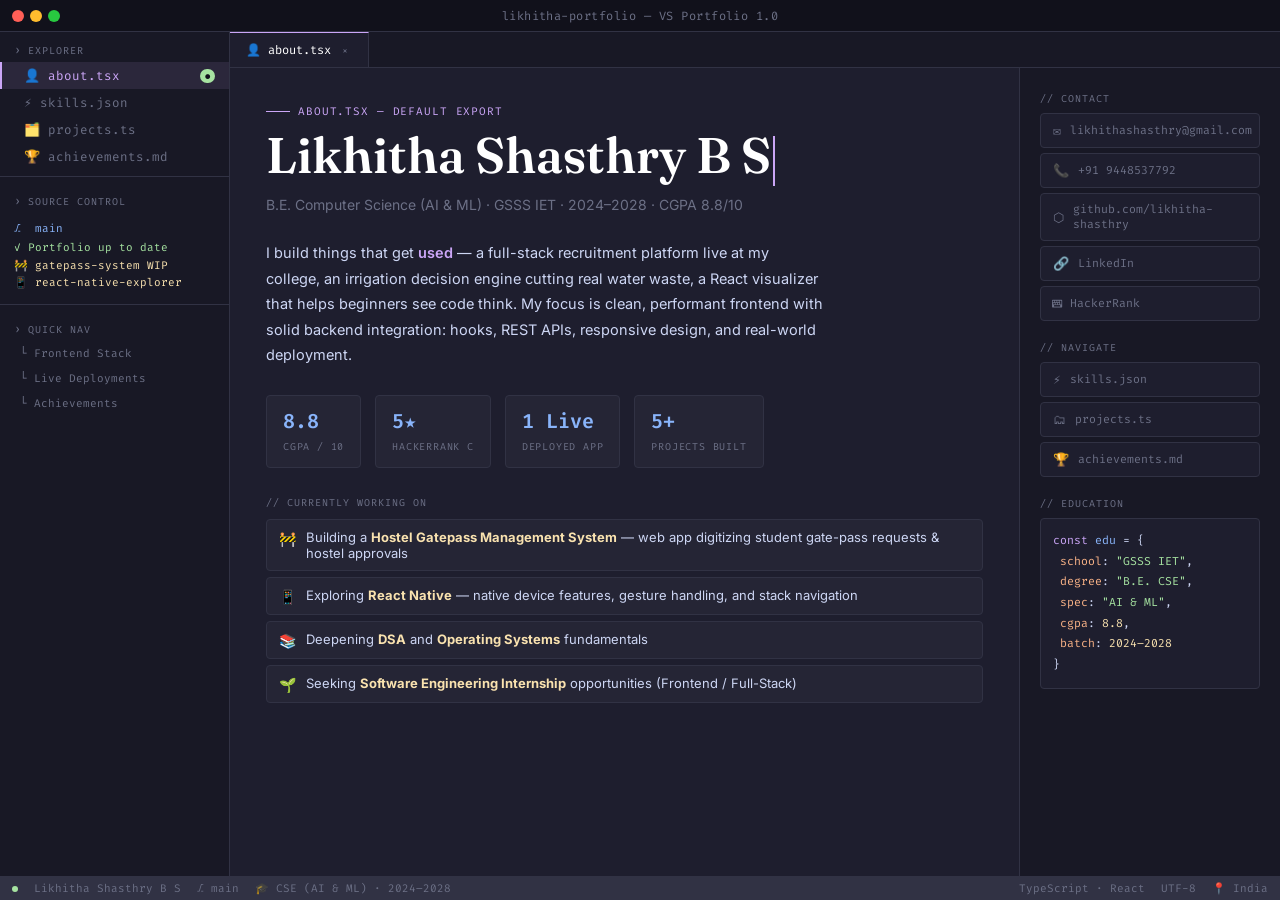
==== index.html @ 7e53fc04 "updated portfolio" ====
<!DOCTYPE html>
<html lang="en">
<head>
<meta charset="UTF-8">
<meta name="viewport" content="width=device-width, initial-scale=1.0">
<title>Likhitha Shasthry — Portfolio</title>
<link href="https://fonts.googleapis.com/css2?family=Fira+Code:wght@400;500;600&family=Inter:wght@400;500;600;700&family=Fraunces:opsz,wght@9..144,400;9..144,600&display=swap" rel="stylesheet">
<style>
*{box-sizing:border-box;margin:0;padding:0;}
html,body{height:100%;overflow:hidden;}
:root{
  --bg:#1e1e2e;--sidebar:#181825;--panel:#1e1e2e;
  --tab-bar:#181825;--tab-active:#1e1e2e;--tab-inactive:#252535;
  --border:#313244;--text:#cdd6f4;--text-dim:#6c7086;--text-bright:#fff;
  --accent:#cba6f7;--accent2:#89b4fa;--green:#a6e3a1;--yellow:#f9e2af;
  --red:#f38ba8;--orange:#fab387;--pink:#f5c2e7;--teal:#94e2d5;
  --mono:'Fira Code',monospace;--sans:'Inter',sans-serif;--display:'Fraunces',serif;
}
.ide{display:grid;grid-template-rows:32px 1fr 24px;grid-template-columns:230px 1fr;height:100vh;}

/* TITLE BAR */
.titlebar{grid-column:1/-1;background:#11111b;display:flex;align-items:center;justify-content:center;font-family:var(--mono);font-size:12px;color:var(--text-dim);letter-spacing:.04em;position:relative;border-bottom:1px solid var(--border);}
.titlebar .traffic{position:absolute;left:12px;display:flex;gap:6px;}
.traffic span{width:12px;height:12px;border-radius:50%;display:block;}
.t-red{background:#ff5f57;}.t-yellow{background:#febc2e;}.t-green{background:#28c840;}

/* SIDEBAR */
.sidebar{background:var(--sidebar);border-right:1px solid var(--border);overflow-y:auto;display:flex;flex-direction:column;}
.sidebar::-webkit-scrollbar{width:4px;}
.sidebar::-webkit-scrollbar-thumb{background:var(--border);}
.sidebar-header{font-family:var(--mono);font-size:10px;letter-spacing:.1em;text-transform:uppercase;color:var(--text-dim);padding:10px 14px 4px;display:flex;align-items:center;gap:6px;}
.sidebar-header::before{content:'›';font-size:12px;}
.file-item{display:flex;align-items:center;gap:8px;padding:5px 14px 5px 22px;font-family:var(--mono);font-size:12.5px;color:var(--text-dim);cursor:pointer;border-left:2px solid transparent;transition:background .1s,color .1s,border-color .1s;user-select:none;}
.file-item:hover{background:rgba(255,255,255,0.05);color:var(--text);}
.file-item.active{background:rgba(203,166,247,0.1);color:var(--accent);border-left-color:var(--accent);}
.file-icon{font-size:13px;flex-shrink:0;}
.file-badge{margin-left:auto;font-size:9px;padding:1px 5px;border-radius:8px;background:var(--green);color:#11111b;font-weight:700;}
.sidebar-divider{height:1px;background:var(--border);margin:6px 0;}
.git-block{padding:8px 14px;font-family:var(--mono);font-size:11px;color:var(--text-dim);}
.git-block .branch{color:var(--accent2);display:flex;align-items:center;gap:5px;margin-bottom:4px;}

/* MAIN AREA */
.main-area{display:flex;flex-direction:column;background:var(--panel);overflow:hidden;}

/* TABS */
.tabs{display:flex;align-items:flex-end;background:var(--tab-bar);border-bottom:1px solid var(--border);overflow-x:auto;flex-shrink:0;}
.tabs::-webkit-scrollbar{height:0;}
.tab{display:flex;align-items:center;gap:7px;padding:0 16px;height:35px;font-family:var(--mono);font-size:12px;color:var(--text-dim);cursor:pointer;border-right:1px solid var(--border);border-top:1px solid transparent;background:var(--tab-inactive);white-space:nowrap;transition:background .1s,color .15s;flex-shrink:0;}
.tab:hover{color:var(--text);}
.tab.active{background:var(--tab-active);color:var(--text-bright);border-top:1px solid var(--accent);}
.tab .close{width:14px;height:14px;border-radius:3px;display:flex;align-items:center;justify-content:center;font-size:10px;color:transparent;transition:background .1s,color .1s;}
.tab:hover .close,.tab.active .close{color:var(--text-dim);}
.tab:hover .close:hover{background:rgba(255,255,255,0.15);color:var(--text);}

/* CONTENT */
.content{flex:1;overflow:hidden;position:relative;}
.pane{position:absolute;inset:0;overflow-y:auto;display:none;}
.pane.active{display:flex;}
.pane::-webkit-scrollbar{width:6px;}
.pane::-webkit-scrollbar-thumb{background:var(--border);border-radius:3px;}

/* STATUS BAR */
.statusbar{grid-column:1/-1;background:#313244;display:flex;align-items:center;padding:0 12px;font-family:var(--mono);font-size:11px;color:var(--text-dim);gap:16px;border-top:1px solid var(--border);}
.sb-dot{width:6px;height:6px;border-radius:50%;background:var(--green);}
.sb-right{margin-left:auto;display:flex;gap:16px;}

/* CURSOR */
@keyframes blink{0%,100%{opacity:1;}50%{opacity:0;}}
.cursor{display:inline-block;width:2px;height:1em;background:var(--accent);vertical-align:text-bottom;animation:blink 1s step-end infinite;margin-left:2px;}

/* ── ABOUT PANE ── */
.about-split{display:grid;grid-template-columns:1fr 260px;height:100%;width:100%;}
.about-main{padding:36px 36px;overflow-y:auto;border-right:1px solid var(--border);}
.about-main::-webkit-scrollbar{width:4px;}
.about-main::-webkit-scrollbar-thumb{background:var(--border);}
.about-aside{padding:24px 20px;overflow-y:auto;background:#181825;}
.about-aside::-webkit-scrollbar{width:4px;}
.about-aside::-webkit-scrollbar-thumb{background:var(--border);}
.greeting{font-family:var(--mono);font-size:11px;color:var(--accent);letter-spacing:.08em;text-transform:uppercase;margin-bottom:10px;display:flex;align-items:center;gap:8px;}
.greeting::before{content:'';width:24px;height:1px;background:var(--accent);}
.hero-name{font-family:var(--display);font-size:clamp(28px,4vw,50px);font-weight:600;color:var(--text-bright);line-height:1.05;margin-bottom:8px;}
.hero-role{font-family:var(--sans);font-size:14px;color:var(--text-dim);margin-bottom:24px;line-height:1.6;}
.hero-desc{font-family:var(--sans);font-size:14.5px;line-height:1.75;color:var(--text);max-width:560px;margin-bottom:28px;}
.hero-desc .hl{color:var(--accent);font-weight:600;}
.stats-row{display:flex;gap:14px;flex-wrap:wrap;margin-bottom:28px;}
.stat{background:#252535;border:1px solid var(--border);padding:12px 16px;border-radius:4px;font-family:var(--mono);transition:border-color .15s,background .15s;min-width:90px;}
.stat:hover{border-color:var(--accent);background:rgba(203,166,247,0.07);}
.stat .s-val{font-size:20px;font-weight:600;color:var(--accent2);display:block;}
.stat .s-key{font-size:10px;color:var(--text-dim);text-transform:uppercase;letter-spacing:.08em;}
.now-title{font-family:var(--mono);font-size:10px;color:var(--text-dim);text-transform:uppercase;letter-spacing:.1em;margin-bottom:10px;}
.now-item{display:flex;align-items:flex-start;gap:10px;padding:9px 12px;background:#252535;border:1px solid var(--border);border-radius:4px;margin-bottom:6px;font-family:var(--sans);font-size:13px;color:var(--text);transition:border-color .15s,background .15s;}
.now-item:hover{border-color:var(--accent2);background:rgba(137,180,250,0.06);}
.now-item .ni-icon{font-size:14px;flex-shrink:0;margin-top:1px;}
.now-item strong{color:var(--yellow);}
.aside-label{font-family:var(--mono);font-size:10px;color:var(--text-dim);text-transform:uppercase;letter-spacing:.1em;margin-bottom:8px;margin-top:20px;}
.aside-label:first-child{margin-top:0;}
.contact-link{display:flex;align-items:center;gap:9px;padding:8px 12px;background:#1e1e2e;border:1px solid var(--border);border-radius:4px;font-family:var(--mono);font-size:11.5px;color:var(--text-dim);text-decoration:none;margin-bottom:5px;transition:border-color .15s,color .15s,background .15s;cursor:pointer;}
.contact-link:hover{border-color:var(--green);color:var(--green);background:rgba(166,227,161,0.06);}
.cl-icon{font-size:13px;}
.code-block{font-family:var(--mono);font-size:11.5px;color:var(--text);line-height:1.8;padding:12px;background:#1e1e2e;border:1px solid var(--border);border-radius:4px;}

/* ── SKILLS PANE ── */
.skills-wrap{padding:28px 36px;width:100%;overflow-y:auto;}
.skills-wrap::-webkit-scrollbar{width:4px;}
.skills-wrap::-webkit-scrollbar-thumb{background:var(--border);}
.skills-grid{display:grid;grid-template-columns:repeat(auto-fill,minmax(220px,1fr));gap:14px;}
.skill-card{background:#252535;border:1px solid var(--border);border-radius:4px;padding:16px;transition:border-color .2s,transform .2s,background .2s;}
.skill-card:hover{border-color:var(--accent);transform:translateY(-2px);background:rgba(203,166,247,0.06);}
.sk-label{font-family:var(--mono);font-size:10px;text-transform:uppercase;letter-spacing:.1em;margin-bottom:10px;display:flex;align-items:center;gap:6px;}
.sk-dot{width:6px;height:6px;border-radius:50%;flex-shrink:0;}
.sk-items{display:flex;flex-wrap:wrap;gap:5px;}
.sk-tag{font-family:var(--mono);font-size:11px;padding:2px 8px;border-radius:3px;background:rgba(255,255,255,0.06);color:var(--text);border:1px solid var(--border);transition:background .15s,border-color .15s,color .15s;}
.skill-card:hover .sk-tag{border-color:rgba(203,166,247,0.25);}

/* ── PROJECTS PANE ── */
.projects-wrap{padding:28px 36px;width:100%;overflow-y:auto;}
.projects-wrap::-webkit-scrollbar{width:4px;}
.projects-wrap::-webkit-scrollbar-thumb{background:var(--border);}
.proj-grid{display:grid;grid-template-columns:repeat(auto-fill,minmax(310px,1fr));gap:16px;}
.proj-card{background:#252535;border:1px solid var(--border);border-radius:6px;display:flex;flex-direction:column;transition:border-color .2s,transform .2s,box-shadow .2s;overflow:hidden;}
.proj-card:hover{border-color:var(--accent2);transform:translateY(-3px);box-shadow:0 8px 30px rgba(0,0,0,.3);}
.proj-card.featured{grid-column:1/-1;}
.proj-card.wip{border-style:dashed;border-color:var(--border);background:rgba(203,166,247,0.03);}
.proj-card.wip:hover{border-color:var(--yellow);border-style:dashed;transform:translateY(-2px);}
.proj-top{padding:18px 18px 12px;border-bottom:1px solid var(--border);display:flex;justify-content:space-between;align-items:flex-start;gap:10px;}
.proj-title{font-family:var(--display);font-size:18px;font-weight:600;color:var(--text-bright);margin-bottom:8px;}
.proj-card.wip .proj-title{color:var(--text-dim);}
.chips{display:flex;flex-wrap:wrap;gap:5px;}
.chip{font-family:var(--mono);font-size:10px;padding:2px 7px;border-radius:3px;background:rgba(137,180,250,0.1);color:var(--accent2);border:1px solid rgba(137,180,250,0.2);}
.chip.wip-chip{background:rgba(249,226,175,0.08);color:var(--yellow);border-color:rgba(249,226,175,0.2);}
.proj-status{font-family:var(--mono);font-size:10px;text-transform:uppercase;letter-spacing:.06em;padding:3px 8px;border-radius:3px;white-space:nowrap;height:fit-content;flex-shrink:0;}
.ps-live{background:rgba(166,227,161,0.12);color:var(--green);border:1px solid rgba(166,227,161,0.25);}
.ps-team{background:rgba(137,180,250,0.1);color:var(--accent2);border:1px solid rgba(137,180,250,0.2);}
.ps-solo{background:rgba(203,166,247,0.1);color:var(--accent);border:1px solid rgba(203,166,247,0.2);}
.ps-wip{background:rgba(249,226,175,0.08);color:var(--yellow);border:1px solid rgba(249,226,175,0.2);}
.proj-body{padding:14px 18px 18px;flex:1;display:flex;flex-direction:column;}
.proj-body ul{padding-left:16px;flex:1;}
.proj-body li{font-family:var(--sans);font-size:13px;color:var(--text);line-height:1.65;margin-bottom:6px;}
.proj-card.wip li{color:var(--text-dim);}
.proj-link{display:inline-flex;align-items:center;gap:5px;margin-top:12px;font-family:var(--mono);font-size:11px;color:var(--text-dim);text-decoration:none;border-bottom:1px solid var(--border);padding-bottom:1px;transition:color .15s,border-color .15s;}
.proj-link:hover{color:var(--green);border-color:var(--green);}

/* ── RECORD PANE ── */
.record-wrap{padding:28px 36px;width:100%;overflow-y:auto;}
.record-wrap::-webkit-scrollbar{width:4px;}
.record-wrap::-webkit-scrollbar-thumb{background:var(--border);}
.record-table{width:100%;border-collapse:collapse;font-family:var(--mono);}
.record-table th{text-align:left;font-size:10px;text-transform:uppercase;letter-spacing:.1em;color:var(--text-dim);padding:0 14px 10px;border-bottom:1px solid var(--border);}
.record-table td{padding:12px 14px;font-size:13px;color:var(--text);border-bottom:1px solid rgba(49,50,68,0.5);vertical-align:middle;}
.record-table tbody tr{transition:background .1s;}
.record-table tbody tr:hover{background:rgba(255,255,255,0.03);}
.r-tag{font-size:10px;text-transform:uppercase;letter-spacing:.06em;padding:2px 7px;border-radius:3px;white-space:nowrap;}
.r-award{background:rgba(249,226,175,0.12);color:var(--yellow);border:1px solid rgba(249,226,175,0.2);}
.r-rank{background:rgba(203,166,247,0.1);color:var(--accent);border:1px solid rgba(203,166,247,0.2);}
.r-cert{background:rgba(166,227,161,0.1);color:var(--green);border:1px solid rgba(166,227,161,0.2);}
.r-sel{background:rgba(137,180,250,0.1);color:var(--accent2);border:1px solid rgba(137,180,250,0.2);}
.r-sim{background:rgba(148,226,213,0.1);color:var(--teal);border:1px solid rgba(148,226,213,0.2);}

/* GLOBAL SCROLLBAR */
::-webkit-scrollbar{width:6px;height:6px;}
::-webkit-scrollbar-track{background:transparent;}
::-webkit-scrollbar-thumb{background:#313244;border-radius:3px;}

@media(max-width:700px){
  html,body{overflow:auto;}
  .ide{display:block;height:auto;}
  .sidebar{display:none;}
  .main-area{height:100vh;}
  .about-split{grid-template-columns:1fr;}
  .about-aside{display:none;}
  .proj-card.featured{grid-column:auto;}
  .pane{position:static;display:none!important;}
  .pane.active{display:flex!important;}
}
</style>
</head>
<body>
<div class="ide">

  <!-- TITLE BAR -->
  <div class="titlebar">
    <div class="traffic"><span class="t-red"></span><span class="t-yellow"></span><span class="t-green"></span></div>
    likhitha-portfolio — VS Portfolio 1.0
  </div>

  <!-- SIDEBAR -->
  <div class="sidebar">
    <div>
      <div class="sidebar-header">Explorer</div>
      <div class="file-item active" data-tab="about"><span class="file-icon">👤</span>about.tsx<span class="file-badge">●</span></div>
      <div class="file-item" data-tab="skills"><span class="file-icon">⚡</span>skills.json</div>
      <div class="file-item" data-tab="projects"><span class="file-icon">🗂️</span>projects.ts</div>
      <div class="file-item" data-tab="record"><span class="file-icon">🏆</span>achievements.md</div>
    </div>
    <div class="sidebar-divider"></div>
    <div>
      <div class="sidebar-header">Source Control</div>
      <div class="git-block">
        <div class="branch">⎇ &nbsp;main</div>
        <div style="color:var(--green);margin-bottom:3px;">✓ Portfolio up to date</div>
        <div style="color:var(--yellow);">🚧 gatepass-system WIP</div>
        <div style="color:var(--yellow);margin-top:2px;">📱 react-native-explorer</div>
      </div>
    </div>
    <div class="sidebar-divider"></div>
    <div>
      <div class="sidebar-header">Quick Nav</div>
      <div class="file-item" data-tab="skills" style="padding-left:18px;font-size:11px;">└ Frontend Stack</div>
      <div class="file-item" data-tab="projects" style="padding-left:18px;font-size:11px;">└ Live Deployments</div>
      <div class="file-item" data-tab="record" style="padding-left:18px;font-size:11px;">└ Achievements</div>
    </div>
  </div>

  <!-- MAIN AREA -->
  <div class="main-area">
    <div class="tabs" id="tabBar"></div>
    <div class="content">

      <!-- ABOUT -->
      <div class="pane active" id="pane-about">
        <div class="about-split">
          <div class="about-main">
            <p class="greeting">about.tsx — default export</p>
            <h1 class="hero-name">Likhitha Shasthry B S<span class="cursor"></span></h1>
            <p class="hero-role">B.E. Computer Science (AI &amp; ML) · GSSS IET · 2024–2028 · CGPA 8.8/10</p>
            <p class="hero-desc">
              I build things that get <span class="hl">used</span> — a full-stack recruitment platform live at my college, an irrigation decision engine cutting real water waste, a React visualizer that helps beginners see code think. My focus is clean, performant frontend with solid backend integration: hooks, REST APIs, responsive design, and real-world deployment.
            </p>
            <div class="stats-row">
              <div class="stat"><span class="s-val">8.8</span><span class="s-key">CGPA / 10</span></div>
              <div class="stat"><span class="s-val">5★</span><span class="s-key">HackerRank C</span></div>
              <div class="stat"><span class="s-val">1 Live</span><span class="s-key">Deployed App</span></div>
              <div class="stat"><span class="s-val">5+</span><span class="s-key">Projects Built</span></div>
            </div>
            <div class="now-title">// currently working on</div>
            <div class="now-item"><span class="ni-icon">🚧</span><span>Building a <strong>Hostel Gatepass Management System</strong> — web app digitizing student gate-pass requests &amp; hostel approvals</span></div>
            <div class="now-item"><span class="ni-icon">📱</span><span>Exploring <strong>React Native</strong> — native device features, gesture handling, and stack navigation</span></div>
            <div class="now-item"><span class="ni-icon">📚</span><span>Deepening <strong>DSA</strong> and <strong>Operating Systems</strong> fundamentals</span></div>
            <div class="now-item"><span class="ni-icon">🌱</span><span>Seeking <strong>Software Engineering Internship</strong> opportunities (Frontend / Full-Stack)</span></div>
          </div>
          <div class="about-aside">
            <div class="aside-label">// contact</div>
            <a class="contact-link" href="mailto:likhithashasthry@gmail.com"><span class="cl-icon">✉</span>likhithashasthry@gmail.com</a>
            <a class="contact-link" href="tel:+919448537792"><span class="cl-icon">📞</span>+91 9448537792</a>
            <a class="contact-link" href="https://github.com/likhitha-shasthry" target="_blank" rel="noopener"><span class="cl-icon">⬡</span>github.com/likhitha-shasthry</a>
            <a class="contact-link" href="https://linkedin.com/in/likhitha-shasthry-b-s" target="_blank" rel="noopener"><span class="cl-icon">🔗</span>LinkedIn</a>
            <a class="contact-link" href="https://hackerrank.com/likhithashasthry" target="_blank" rel="noopener"><span class="cl-icon">⌨</span>HackerRank</a>

            <div class="aside-label">// navigate</div>
            <div class="contact-link" data-tab="skills"><span class="cl-icon">⚡</span>skills.json</div>
            <div class="contact-link" data-tab="projects"><span class="cl-icon">🗂</span>projects.ts</div>
            <div class="contact-link" data-tab="record"><span class="cl-icon">🏆</span>achievements.md</div>

            <div class="aside-label">// education</div>
            <div class="code-block">
              <span style="color:var(--accent);">const</span> <span style="color:var(--accent2);">edu</span> = {<br>
              &nbsp;<span style="color:var(--orange);">school</span>: <span style="color:var(--green);">"GSSS IET"</span>,<br>
              &nbsp;<span style="color:var(--orange);">degree</span>: <span style="color:var(--green);">"B.E. CSE"</span>,<br>
              &nbsp;<span style="color:var(--orange);">spec</span>: <span style="color:var(--green);">"AI &amp; ML"</span>,<br>
              &nbsp;<span style="color:var(--orange);">cgpa</span>: <span style="color:var(--yellow);">8.8</span>,<br>
              &nbsp;<span style="color:var(--orange);">batch</span>: <span style="color:var(--yellow);">2024–2028</span><br>
              }
            </div>
          </div>
        </div>
      </div>

      <!-- SKILLS -->
      <div class="pane" id="pane-skills">
        <div class="skills-wrap">
          <div class="skills-grid">
            <div class="skill-card">
              <div class="sk-label" style="color:var(--red);"><span class="sk-dot" style="background:var(--red);"></span>Languages</div>
              <div class="sk-items"><span class="sk-tag">Java</span><span class="sk-tag">C++</span><span class="sk-tag">C</span><span class="sk-tag">Python</span><span class="sk-tag">JavaScript (ES6+)</span></div>
            </div>
            <div class="skill-card">
              <div class="sk-label" style="color:var(--accent2);"><span class="sk-dot" style="background:var(--accent2);"></span>Frontend</div>
              <div class="sk-items"><span class="sk-tag">React.js</span><span class="sk-tag">useState</span><span class="sk-tag">useEffect</span><span class="sk-tag">useContext</span><span class="sk-tag">React Native</span><span class="sk-tag">HTML5</span><span class="sk-tag">CSS3</span><span class="sk-tag">Flexbox/Grid</span><span class="sk-tag">Responsive Design</span></div>
            </div>
            <div class="skill-card">
              <div class="sk-label" style="color:var(--orange);"><span class="sk-dot" style="background:var(--orange);"></span>Backend & APIs</div>
              <div class="sk-items"><span class="sk-tag">Node.js</span><span class="sk-tag">PHP</span><span class="sk-tag">REST APIs</span><span class="sk-tag">Axios</span><span class="sk-tag">Fetch</span><span class="sk-tag">Async/Await</span><span class="sk-tag">CRUD</span></div>
            </div>
            <div class="skill-card">
              <div class="sk-label" style="color:var(--green);"><span class="sk-dot" style="background:var(--green);"></span>Databases</div>
              <div class="sk-items"><span class="sk-tag">MySQL</span><span class="sk-tag">MongoDB</span><span class="sk-tag">SQL</span></div>
            </div>
            <div class="skill-card">
              <div class="sk-label" style="color:var(--yellow);"><span class="sk-dot" style="background:var(--yellow);"></span>Tools & Platforms</div>
              <div class="sk-items"><span class="sk-tag">Git</span><span class="sk-tag">Figma</span><span class="sk-tag">AWS Cloud</span><span class="sk-tag">Chrome DevTools</span><span class="sk-tag">React DevTools</span><span class="sk-tag">VS Code Debugger</span></div>
            </div>
            <div class="skill-card">
              <div class="sk-label" style="color:var(--accent);"><span class="sk-dot" style="background:var(--accent);"></span>Core CS</div>
              <div class="sk-items"><span class="sk-tag">OOP</span><span class="sk-tag">DSA</span><span class="sk-tag">Operating Systems</span><span class="sk-tag">DBMS</span><span class="sk-tag">MQTT</span></div>
            </div>
            <div class="skill-card">
              <div class="sk-label" style="color:var(--teal);"><span class="sk-dot" style="background:var(--teal);"></span>Performance & UX</div>
              <div class="sk-items"><span class="sk-tag">Lazy Loading</span><span class="sk-tag">Memoization</span><span class="sk-tag">Debouncing</span><span class="sk-tag">Virtualized Lists</span><span class="sk-tag">UI/UX Prototyping</span></div>
            </div>
            <div class="skill-card">
              <div class="sk-label" style="color:var(--pink);"><span class="sk-dot" style="background:var(--pink);"></span>Soft Skills</div>
              <div class="sk-items"><span class="sk-tag">Problem Solving</span><span class="sk-tag">Teamwork</span><span class="sk-tag">Agile Collaboration</span><span class="sk-tag">Adaptability</span></div>
            </div>
          </div>
        </div>
      </div>

      <!-- PROJECTS -->
      <div class="pane" id="pane-projects">
        <div class="projects-wrap">
          <div class="proj-grid">

            <div class="proj-card featured">
              <div class="proj-top">
                <div>
                  <div class="proj-title">Faculty Recruitment Management System</div>
                  <div class="chips"><span class="chip">React</span><span class="chip">PHP</span><span class="chip">MySQL</span><span class="chip">Axios</span><span class="chip">Figma</span><span class="chip">CSS Flexbox/Grid</span></div>
                </div>
                <span class="proj-status ps-live">● Deployed · Live</span>
              </div>
              <div class="proj-body">
                <ul>
                  <li>Built a full-stack recruitment platform using React functional components and hooks for dynamic UI updates.</li>
                  <li>Integrated REST APIs with Axios for async data exchange between the React frontend and PHP backend.</li>
                  <li>Designed mobile-first responsive screens with CSS Flexbox/Grid for consistent cross-device use.</li>
                  <li>Improved frontend performance with lazy loading, memoization, and reduced unnecessary re-renders.</li>
                  <li>Architected normalized MySQL schemas supporting concurrent access by 100+ applicants and reviewers.</li>
                  <li>Created Figma wireframes, tested usability, and refined UI/UX before production deployment.</li>
                </ul>
                <a class="proj-link" href="https://github.com/likhitha-shasthry/demo2" target="_blank" rel="noopener">⬡ View source →</a>
              </div>
            </div>

            <div class="proj-card">
              <div class="proj-top">
                <div>
                  <div class="proj-title">Intelligent Irrigation Scheduler</div>
                  <div class="chips"><span class="chip">React.js</span><span class="chip">REST APIs</span><span class="chip">Figma</span><span class="chip">Chrome DevTools</span></div>
                </div>
                <span class="proj-status ps-team">Team of 4</span>
              </div>
              <div class="proj-body">
                <ul>
                  <li>Built a data-driven irrigation web app using React hooks and real-time weather data via REST API calls.</li>
                  <li>Implemented an ET-based decision engine reducing simulated water usage by 20–30%.</li>
                  <li>Led UI/UX work — Figma prototypes, responsive mobile-first layouts.</li>
                  <li>Used Chrome DevTools to profile performance and debug API response delays.</li>
                </ul>
                <a class="proj-link" href="https://github.com/likhitha-shasthry/tech-twins" target="_blank" rel="noopener">⬡ View source →</a>
              </div>
            </div>

            <div class="proj-card">
              <div class="proj-top">
                <div>
                  <div class="proj-title">CodeFlow AI — Python Visualizer</div>
                  <div class="chips"><span class="chip">React.js</span><span class="chip">Python</span><span class="chip">Async/Await</span></div>
                </div>
                <span class="proj-status ps-solo">Solo Build</span>
              </div>
              <div class="proj-body">
                <ul>
                  <li>Interactive learning tool with React components and state management to visualize Python execution line-by-line.</li>
                  <li>Handled async execution with Promises and async/await for real-time variable tracking and error reporting.</li>
                  <li>Applied debounced input handling and virtualized lists to keep UI updates smooth.</li>
                </ul>
                <a class="proj-link" href="https://github.com/likhitha-shasthry/CodeFlow-AI" target="_blank" rel="noopener">⬡ View source →</a>
              </div>
            </div>

            <div class="proj-card">
              <div class="proj-top">
                <div>
                  <div class="proj-title">React Native Explorer</div>
                  <div class="chips"><span class="chip">React Native</span><span class="chip">Stack Navigation</span><span class="chip">Gestures</span></div>
                </div>
                <span class="proj-status ps-solo">Self-Learning</span>
              </div>
              <div class="proj-body">
                <ul>
                  <li>Built a to-do app with React Native, stack navigation, reusable components, and custom layouts.</li>
                  <li>Exploring native device features and gesture handling to strengthen mobile dev fundamentals.</li>
                </ul>
              </div>
            </div>

            <div class="proj-card wip">
              <div class="proj-top">
                <div>
                  <div class="proj-title">Hostel Gatepass Management System</div>
                  <div class="chips"><span class="chip wip-chip">Web App</span><span class="chip wip-chip">In Progress</span></div>
                </div>
                <span class="proj-status ps-wip">🚧 WIP</span>
              </div>
              <div class="proj-body">
                <ul>
                  <li>Digitizing and streamlining student gate-pass requests and hostel approvals as a web application.</li>
                  <li>Currently in active development — check back soon.</li>
                </ul>
              </div>
            </div>

          </div>
        </div>
      </div>

      <!-- RECORD -->
      <div class="pane" id="pane-record">
        <div class="record-wrap">
          <table class="record-table">
            <thead>
              <tr><th>Type</th><th>Achievement</th><th>Issuer</th></tr>
            </thead>
            <tbody>
              <tr><td><span class="r-tag r-award">Award</span></td><td>1st Place — GDG Hackathon (Faculty Recruitment System)</td><td>GDG</td></tr>
              <tr><td><span class="r-tag r-award">Award</span></td><td>2nd Place — Data Structures &amp; Algorithms Tournament</td><td>College</td></tr>
              <tr><td><span class="r-tag r-award">Award</span></td><td>Winner — Group Discussion Competition (judged by placed seniors)</td><td>Apti College</td></tr>
              <tr><td><span class="r-tag r-rank">Rank</span></td><td>5★ in C, 3★ in Problem Solving</td><td>HackerRank</td></tr>
              <tr><td><span class="r-tag r-sel">Selected</span></td><td>Samsung Innovation Campus — IoT Track</td><td>Samsung</td></tr>
              <tr><td><span class="r-tag r-cert">Cert</span></td><td>Programming in C</td><td>NPTEL (SWAYAM)</td></tr>
              <tr><td><span class="r-tag r-cert">Cert</span></td><td>AWS Academy — Cloud Foundations</td><td>AWS</td></tr>
              <tr><td><span class="r-tag r-sim">Sim</span></td><td>Cybersecurity Job Simulation — risk assessment &amp; threat identification</td><td>Deloitte / Forage</td></tr>
            </tbody>
          </table>
        </div>
      </div>

    </div>
  </div>

  <!-- STATUS BAR -->
  <div class="statusbar">
    <span class="sb-dot"></span>
    <span>Likhitha Shasthry B S</span>
    <span>⎇ main</span>
    <span>🎓 CSE (AI &amp; ML) · 2024–2028</span>
    <div class="sb-right">
      <span id="sb-lang">TypeScript · React</span>
      <span>UTF-8</span>
      <span>📍 India</span>
    </div>
  </div>

</div>

<script>
const TAB_ICONS={about:'👤',skills:'⚡',projects:'🗂️',record:'🏆'};
const TAB_NAMES={about:'about.tsx',skills:'skills.json',projects:'projects.ts',record:'achievements.md'};
const TAB_LANGS={about:'TypeScript · React',skills:'JSON',projects:'TypeScript · React',record:'Markdown'};
let openTabs=['about'],activeTab='about';

function renderTabs(){
  const bar=document.getElementById('tabBar');
  bar.innerHTML=openTabs.map(t=>`
    <div class="tab ${t===activeTab?'active':''}" data-tab="${t}">
      <span>${TAB_ICONS[t]}</span>${TAB_NAMES[t]}
      <span class="close" data-close="${t}">×</span>
    </div>`).join('');
  bar.querySelectorAll('.tab').forEach(el=>{
    el.addEventListener('click',e=>{
      if(e.target.dataset.close){closeTab(e.target.dataset.close);return;}
      switchTab(el.dataset.tab);
    });
  });
}

function switchTab(id){
  if(!id) return;
  activeTab=id;
  if(!openTabs.includes(id)) openTabs.push(id);
  document.querySelectorAll('.pane').forEach(p=>p.classList.remove('active'));
  const pane=document.getElementById('pane-'+id);
  if(pane) pane.classList.add('active');
  document.querySelectorAll('.file-item').forEach(f=>f.classList.toggle('active',f.dataset.tab===id));
  document.getElementById('sb-lang').textContent=TAB_LANGS[id]||'TypeScript';
  renderTabs();
}

function closeTab(id){
  openTabs=openTabs.filter(t=>t!==id);
  if(!openTabs.length) openTabs=['about'];
  if(activeTab===id) switchTab(openTabs[openTabs.length-1]);
  else renderTabs();
}

document.addEventListener('click',e=>{
  const el=e.target.closest('[data-tab]');
  if(!el||e.target.dataset.close) return;
  switchTab(el.dataset.tab);
});

renderTabs();
</script>
</body>
</html>
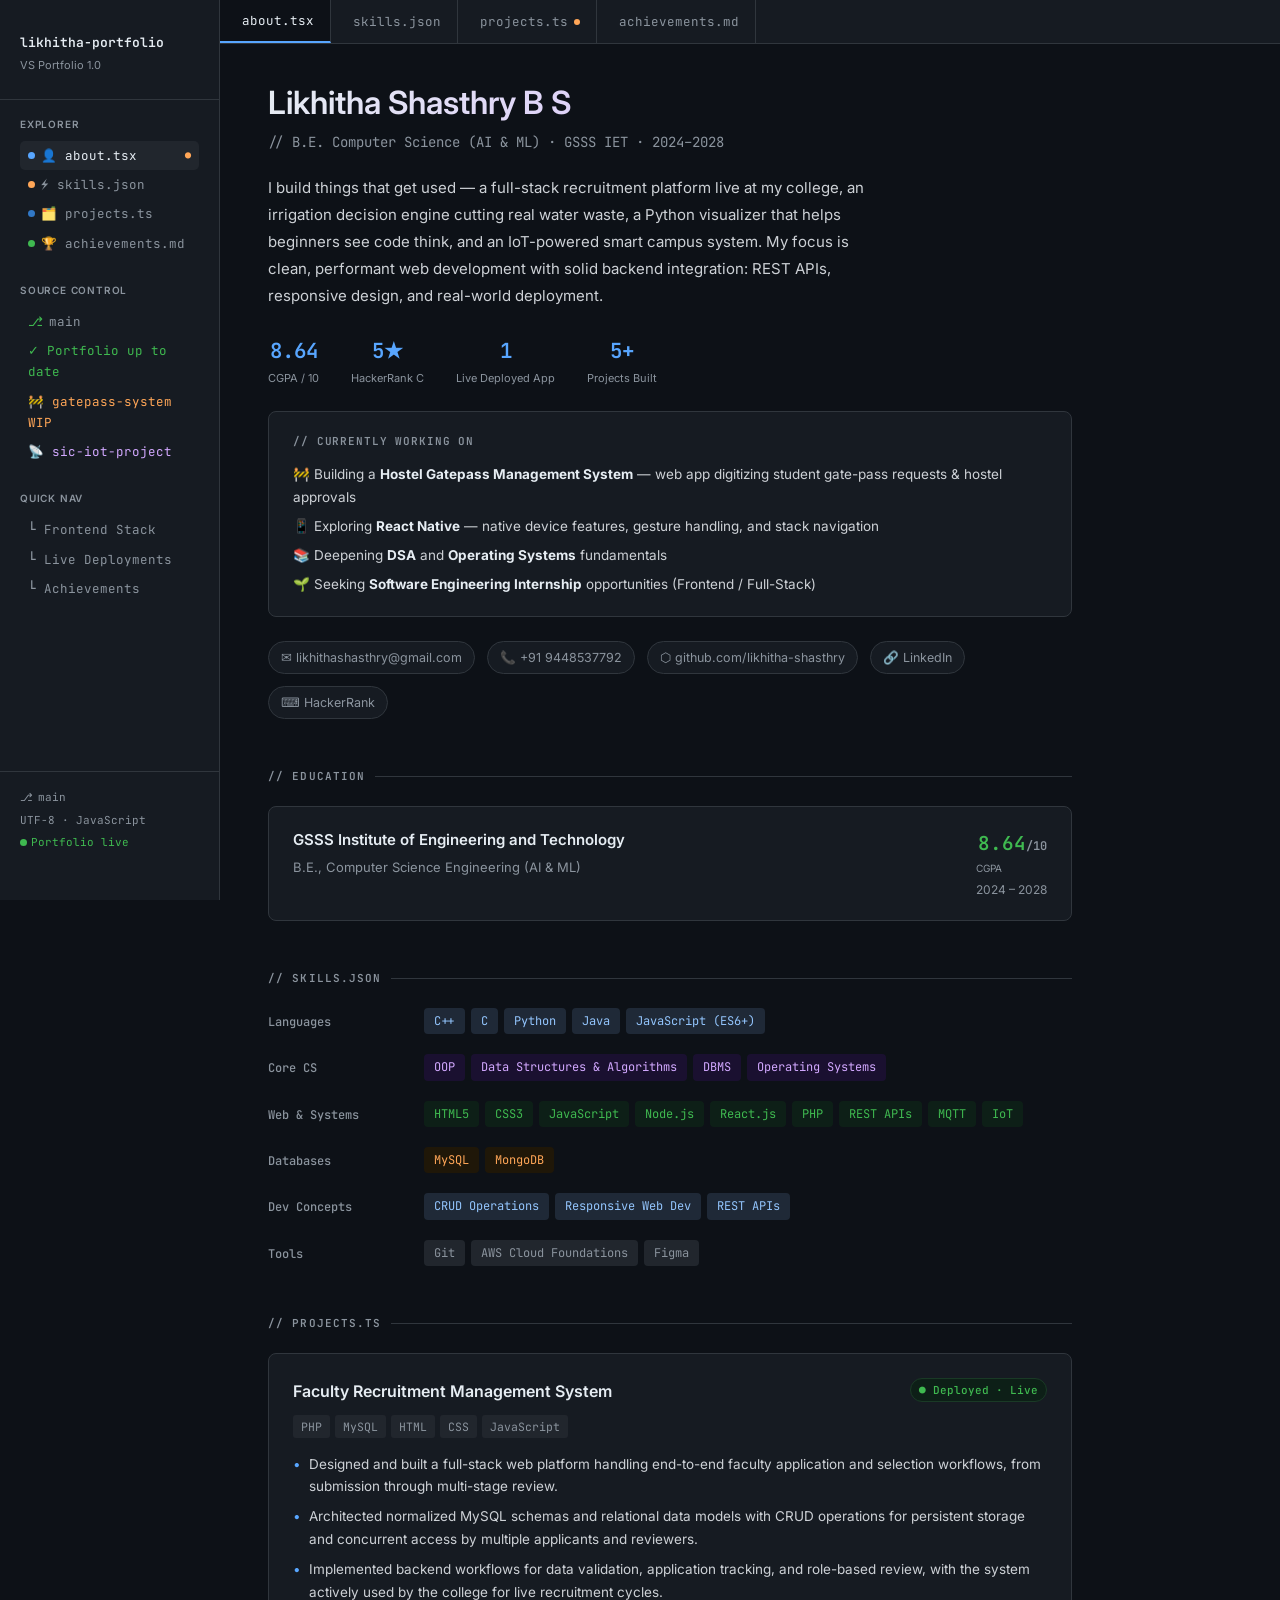
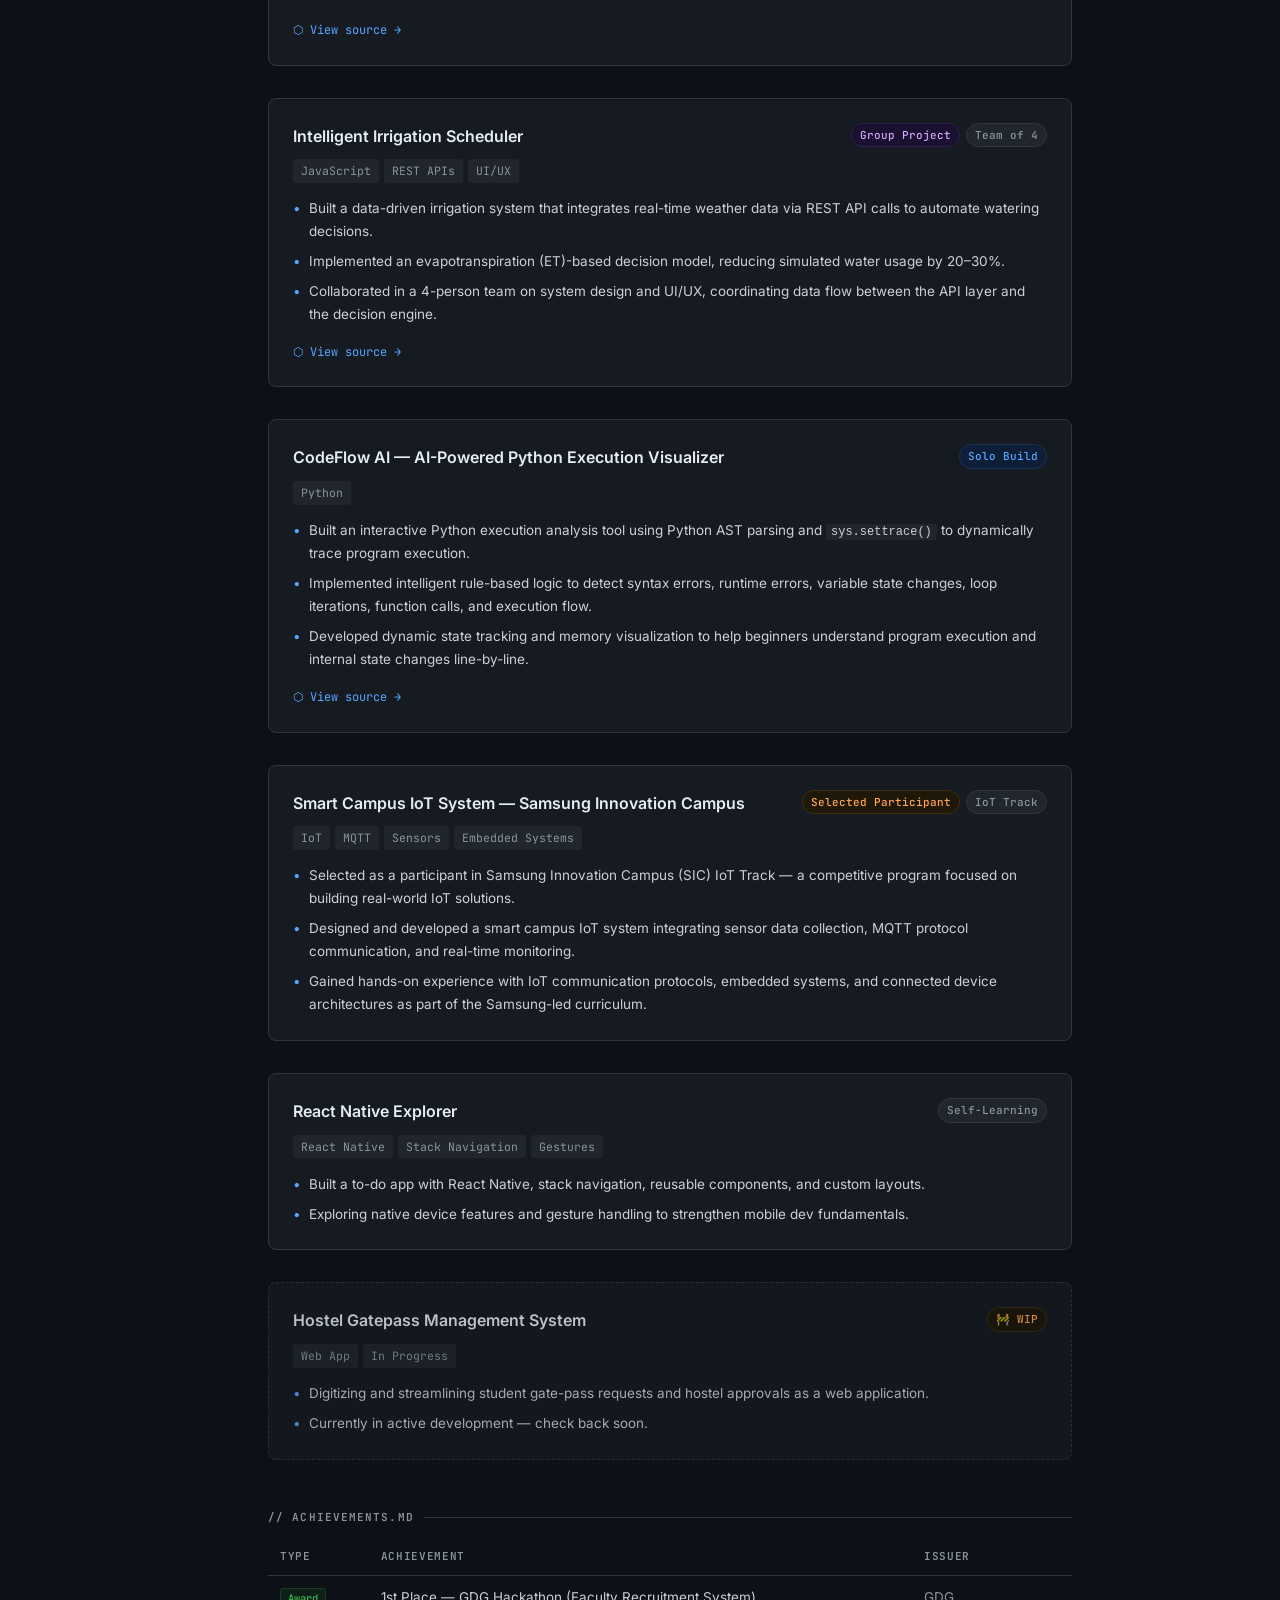
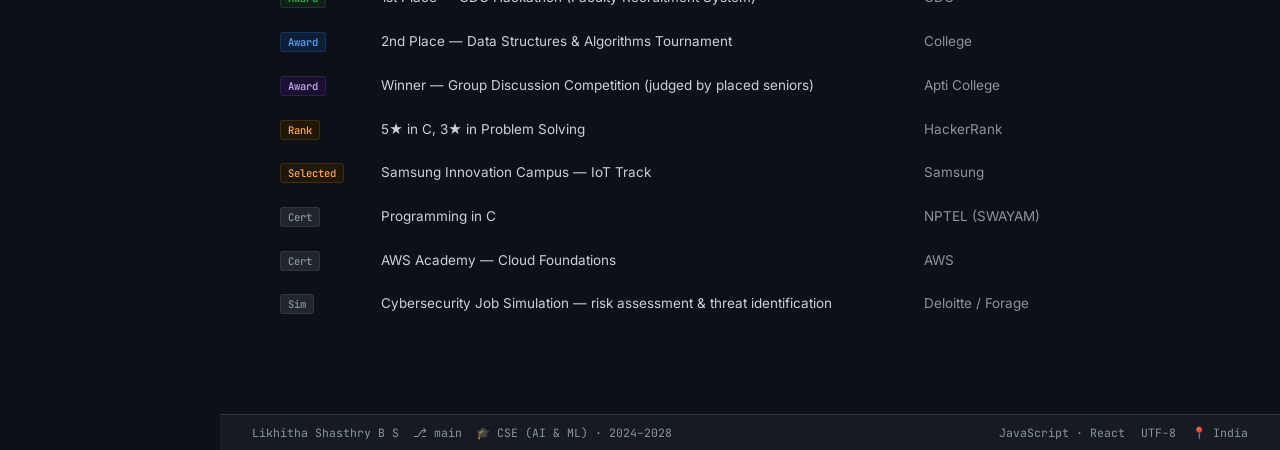
==== commit b1091fba: "updated" ====
--- a/index.html
+++ b/index.html
@@ -1,495 +1,731 @@
 <!DOCTYPE html>
 <html lang="en">
 <head>
-<meta charset="UTF-8">
-<meta name="viewport" content="width=device-width, initial-scale=1.0">
+<meta charset="UTF-8" />
+<meta name="viewport" content="width=device-width, initial-scale=1.0" />
 <title>Likhitha Shasthry — Portfolio</title>
-<link href="https://fonts.googleapis.com/css2?family=Fira+Code:wght@400;500;600&family=Inter:wght@400;500;600;700&family=Fraunces:opsz,wght@9..144,400;9..144,600&display=swap" rel="stylesheet">
+<link rel="preconnect" href="https://fonts.googleapis.com" />
+<link rel="preconnect" href="https://fonts.gstatic.com" crossorigin />
+<link href="https://fonts.googleapis.com/css2?family=JetBrains+Mono:wght@300;400;500;600&family=Inter:wght@300;400;500;600&display=swap" rel="stylesheet" />
 <style>
-*{box-sizing:border-box;margin:0;padding:0;}
-html,body{height:100%;overflow:hidden;}
-:root{
-  --bg:#1e1e2e;--sidebar:#181825;--panel:#1e1e2e;
-  --tab-bar:#181825;--tab-active:#1e1e2e;--tab-inactive:#252535;
-  --border:#313244;--text:#cdd6f4;--text-dim:#6c7086;--text-bright:#fff;
-  --accent:#cba6f7;--accent2:#89b4fa;--green:#a6e3a1;--yellow:#f9e2af;
-  --red:#f38ba8;--orange:#fab387;--pink:#f5c2e7;--teal:#94e2d5;
-  --mono:'Fira Code',monospace;--sans:'Inter',sans-serif;--display:'Fraunces',serif;
-}
-.ide{display:grid;grid-template-rows:32px 1fr 24px;grid-template-columns:230px 1fr;height:100vh;}
-
-/* TITLE BAR */
-.titlebar{grid-column:1/-1;background:#11111b;display:flex;align-items:center;justify-content:center;font-family:var(--mono);font-size:12px;color:var(--text-dim);letter-spacing:.04em;position:relative;border-bottom:1px solid var(--border);}
-.titlebar .traffic{position:absolute;left:12px;display:flex;gap:6px;}
-.traffic span{width:12px;height:12px;border-radius:50%;display:block;}
-.t-red{background:#ff5f57;}.t-yellow{background:#febc2e;}.t-green{background:#28c840;}
-
-/* SIDEBAR */
-.sidebar{background:var(--sidebar);border-right:1px solid var(--border);overflow-y:auto;display:flex;flex-direction:column;}
-.sidebar::-webkit-scrollbar{width:4px;}
-.sidebar::-webkit-scrollbar-thumb{background:var(--border);}
-.sidebar-header{font-family:var(--mono);font-size:10px;letter-spacing:.1em;text-transform:uppercase;color:var(--text-dim);padding:10px 14px 4px;display:flex;align-items:center;gap:6px;}
-.sidebar-header::before{content:'›';font-size:12px;}
-.file-item{display:flex;align-items:center;gap:8px;padding:5px 14px 5px 22px;font-family:var(--mono);font-size:12.5px;color:var(--text-dim);cursor:pointer;border-left:2px solid transparent;transition:background .1s,color .1s,border-color .1s;user-select:none;}
-.file-item:hover{background:rgba(255,255,255,0.05);color:var(--text);}
-.file-item.active{background:rgba(203,166,247,0.1);color:var(--accent);border-left-color:var(--accent);}
-.file-icon{font-size:13px;flex-shrink:0;}
-.file-badge{margin-left:auto;font-size:9px;padding:1px 5px;border-radius:8px;background:var(--green);color:#11111b;font-weight:700;}
-.sidebar-divider{height:1px;background:var(--border);margin:6px 0;}
-.git-block{padding:8px 14px;font-family:var(--mono);font-size:11px;color:var(--text-dim);}
-.git-block .branch{color:var(--accent2);display:flex;align-items:center;gap:5px;margin-bottom:4px;}
-
-/* MAIN AREA */
-.main-area{display:flex;flex-direction:column;background:var(--panel);overflow:hidden;}
-
-/* TABS */
-.tabs{display:flex;align-items:flex-end;background:var(--tab-bar);border-bottom:1px solid var(--border);overflow-x:auto;flex-shrink:0;}
-.tabs::-webkit-scrollbar{height:0;}
-.tab{display:flex;align-items:center;gap:7px;padding:0 16px;height:35px;font-family:var(--mono);font-size:12px;color:var(--text-dim);cursor:pointer;border-right:1px solid var(--border);border-top:1px solid transparent;background:var(--tab-inactive);white-space:nowrap;transition:background .1s,color .15s;flex-shrink:0;}
-.tab:hover{color:var(--text);}
-.tab.active{background:var(--tab-active);color:var(--text-bright);border-top:1px solid var(--accent);}
-.tab .close{width:14px;height:14px;border-radius:3px;display:flex;align-items:center;justify-content:center;font-size:10px;color:transparent;transition:background .1s,color .1s;}
-.tab:hover .close,.tab.active .close{color:var(--text-dim);}
-.tab:hover .close:hover{background:rgba(255,255,255,0.15);color:var(--text);}
-
-/* CONTENT */
-.content{flex:1;overflow:hidden;position:relative;}
-.pane{position:absolute;inset:0;overflow-y:auto;display:none;}
-.pane.active{display:flex;}
-.pane::-webkit-scrollbar{width:6px;}
-.pane::-webkit-scrollbar-thumb{background:var(--border);border-radius:3px;}
-
-/* STATUS BAR */
-.statusbar{grid-column:1/-1;background:#313244;display:flex;align-items:center;padding:0 12px;font-family:var(--mono);font-size:11px;color:var(--text-dim);gap:16px;border-top:1px solid var(--border);}
-.sb-dot{width:6px;height:6px;border-radius:50%;background:var(--green);}
-.sb-right{margin-left:auto;display:flex;gap:16px;}
-
-/* CURSOR */
-@keyframes blink{0%,100%{opacity:1;}50%{opacity:0;}}
-.cursor{display:inline-block;width:2px;height:1em;background:var(--accent);vertical-align:text-bottom;animation:blink 1s step-end infinite;margin-left:2px;}
-
-/* ── ABOUT PANE ── */
-.about-split{display:grid;grid-template-columns:1fr 260px;height:100%;width:100%;}
-.about-main{padding:36px 36px;overflow-y:auto;border-right:1px solid var(--border);}
-.about-main::-webkit-scrollbar{width:4px;}
-.about-main::-webkit-scrollbar-thumb{background:var(--border);}
-.about-aside{padding:24px 20px;overflow-y:auto;background:#181825;}
-.about-aside::-webkit-scrollbar{width:4px;}
-.about-aside::-webkit-scrollbar-thumb{background:var(--border);}
-.greeting{font-family:var(--mono);font-size:11px;color:var(--accent);letter-spacing:.08em;text-transform:uppercase;margin-bottom:10px;display:flex;align-items:center;gap:8px;}
-.greeting::before{content:'';width:24px;height:1px;background:var(--accent);}
-.hero-name{font-family:var(--display);font-size:clamp(28px,4vw,50px);font-weight:600;color:var(--text-bright);line-height:1.05;margin-bottom:8px;}
-.hero-role{font-family:var(--sans);font-size:14px;color:var(--text-dim);margin-bottom:24px;line-height:1.6;}
-.hero-desc{font-family:var(--sans);font-size:14.5px;line-height:1.75;color:var(--text);max-width:560px;margin-bottom:28px;}
-.hero-desc .hl{color:var(--accent);font-weight:600;}
-.stats-row{display:flex;gap:14px;flex-wrap:wrap;margin-bottom:28px;}
-.stat{background:#252535;border:1px solid var(--border);padding:12px 16px;border-radius:4px;font-family:var(--mono);transition:border-color .15s,background .15s;min-width:90px;}
-.stat:hover{border-color:var(--accent);background:rgba(203,166,247,0.07);}
-.stat .s-val{font-size:20px;font-weight:600;color:var(--accent2);display:block;}
-.stat .s-key{font-size:10px;color:var(--text-dim);text-transform:uppercase;letter-spacing:.08em;}
-.now-title{font-family:var(--mono);font-size:10px;color:var(--text-dim);text-transform:uppercase;letter-spacing:.1em;margin-bottom:10px;}
-.now-item{display:flex;align-items:flex-start;gap:10px;padding:9px 12px;background:#252535;border:1px solid var(--border);border-radius:4px;margin-bottom:6px;font-family:var(--sans);font-size:13px;color:var(--text);transition:border-color .15s,background .15s;}
-.now-item:hover{border-color:var(--accent2);background:rgba(137,180,250,0.06);}
-.now-item .ni-icon{font-size:14px;flex-shrink:0;margin-top:1px;}
-.now-item strong{color:var(--yellow);}
-.aside-label{font-family:var(--mono);font-size:10px;color:var(--text-dim);text-transform:uppercase;letter-spacing:.1em;margin-bottom:8px;margin-top:20px;}
-.aside-label:first-child{margin-top:0;}
-.contact-link{display:flex;align-items:center;gap:9px;padding:8px 12px;background:#1e1e2e;border:1px solid var(--border);border-radius:4px;font-family:var(--mono);font-size:11.5px;color:var(--text-dim);text-decoration:none;margin-bottom:5px;transition:border-color .15s,color .15s,background .15s;cursor:pointer;}
-.contact-link:hover{border-color:var(--green);color:var(--green);background:rgba(166,227,161,0.06);}
-.cl-icon{font-size:13px;}
-.code-block{font-family:var(--mono);font-size:11.5px;color:var(--text);line-height:1.8;padding:12px;background:#1e1e2e;border:1px solid var(--border);border-radius:4px;}
-
-/* ── SKILLS PANE ── */
-.skills-wrap{padding:28px 36px;width:100%;overflow-y:auto;}
-.skills-wrap::-webkit-scrollbar{width:4px;}
-.skills-wrap::-webkit-scrollbar-thumb{background:var(--border);}
-.skills-grid{display:grid;grid-template-columns:repeat(auto-fill,minmax(220px,1fr));gap:14px;}
-.skill-card{background:#252535;border:1px solid var(--border);border-radius:4px;padding:16px;transition:border-color .2s,transform .2s,background .2s;}
-.skill-card:hover{border-color:var(--accent);transform:translateY(-2px);background:rgba(203,166,247,0.06);}
-.sk-label{font-family:var(--mono);font-size:10px;text-transform:uppercase;letter-spacing:.1em;margin-bottom:10px;display:flex;align-items:center;gap:6px;}
-.sk-dot{width:6px;height:6px;border-radius:50%;flex-shrink:0;}
-.sk-items{display:flex;flex-wrap:wrap;gap:5px;}
-.sk-tag{font-family:var(--mono);font-size:11px;padding:2px 8px;border-radius:3px;background:rgba(255,255,255,0.06);color:var(--text);border:1px solid var(--border);transition:background .15s,border-color .15s,color .15s;}
-.skill-card:hover .sk-tag{border-color:rgba(203,166,247,0.25);}
-
-/* ── PROJECTS PANE ── */
-.projects-wrap{padding:28px 36px;width:100%;overflow-y:auto;}
-.projects-wrap::-webkit-scrollbar{width:4px;}
-.projects-wrap::-webkit-scrollbar-thumb{background:var(--border);}
-.proj-grid{display:grid;grid-template-columns:repeat(auto-fill,minmax(310px,1fr));gap:16px;}
-.proj-card{background:#252535;border:1px solid var(--border);border-radius:6px;display:flex;flex-direction:column;transition:border-color .2s,transform .2s,box-shadow .2s;overflow:hidden;}
-.proj-card:hover{border-color:var(--accent2);transform:translateY(-3px);box-shadow:0 8px 30px rgba(0,0,0,.3);}
-.proj-card.featured{grid-column:1/-1;}
-.proj-card.wip{border-style:dashed;border-color:var(--border);background:rgba(203,166,247,0.03);}
-.proj-card.wip:hover{border-color:var(--yellow);border-style:dashed;transform:translateY(-2px);}
-.proj-top{padding:18px 18px 12px;border-bottom:1px solid var(--border);display:flex;justify-content:space-between;align-items:flex-start;gap:10px;}
-.proj-title{font-family:var(--display);font-size:18px;font-weight:600;color:var(--text-bright);margin-bottom:8px;}
-.proj-card.wip .proj-title{color:var(--text-dim);}
-.chips{display:flex;flex-wrap:wrap;gap:5px;}
-.chip{font-family:var(--mono);font-size:10px;padding:2px 7px;border-radius:3px;background:rgba(137,180,250,0.1);color:var(--accent2);border:1px solid rgba(137,180,250,0.2);}
-.chip.wip-chip{background:rgba(249,226,175,0.08);color:var(--yellow);border-color:rgba(249,226,175,0.2);}
-.proj-status{font-family:var(--mono);font-size:10px;text-transform:uppercase;letter-spacing:.06em;padding:3px 8px;border-radius:3px;white-space:nowrap;height:fit-content;flex-shrink:0;}
-.ps-live{background:rgba(166,227,161,0.12);color:var(--green);border:1px solid rgba(166,227,161,0.25);}
-.ps-team{background:rgba(137,180,250,0.1);color:var(--accent2);border:1px solid rgba(137,180,250,0.2);}
-.ps-solo{background:rgba(203,166,247,0.1);color:var(--accent);border:1px solid rgba(203,166,247,0.2);}
-.ps-wip{background:rgba(249,226,175,0.08);color:var(--yellow);border:1px solid rgba(249,226,175,0.2);}
-.proj-body{padding:14px 18px 18px;flex:1;display:flex;flex-direction:column;}
-.proj-body ul{padding-left:16px;flex:1;}
-.proj-body li{font-family:var(--sans);font-size:13px;color:var(--text);line-height:1.65;margin-bottom:6px;}
-.proj-card.wip li{color:var(--text-dim);}
-.proj-link{display:inline-flex;align-items:center;gap:5px;margin-top:12px;font-family:var(--mono);font-size:11px;color:var(--text-dim);text-decoration:none;border-bottom:1px solid var(--border);padding-bottom:1px;transition:color .15s,border-color .15s;}
-.proj-link:hover{color:var(--green);border-color:var(--green);}
-
-/* ── RECORD PANE ── */
-.record-wrap{padding:28px 36px;width:100%;overflow-y:auto;}
-.record-wrap::-webkit-scrollbar{width:4px;}
-.record-wrap::-webkit-scrollbar-thumb{background:var(--border);}
-.record-table{width:100%;border-collapse:collapse;font-family:var(--mono);}
-.record-table th{text-align:left;font-size:10px;text-transform:uppercase;letter-spacing:.1em;color:var(--text-dim);padding:0 14px 10px;border-bottom:1px solid var(--border);}
-.record-table td{padding:12px 14px;font-size:13px;color:var(--text);border-bottom:1px solid rgba(49,50,68,0.5);vertical-align:middle;}
-.record-table tbody tr{transition:background .1s;}
-.record-table tbody tr:hover{background:rgba(255,255,255,0.03);}
-.r-tag{font-size:10px;text-transform:uppercase;letter-spacing:.06em;padding:2px 7px;border-radius:3px;white-space:nowrap;}
-.r-award{background:rgba(249,226,175,0.12);color:var(--yellow);border:1px solid rgba(249,226,175,0.2);}
-.r-rank{background:rgba(203,166,247,0.1);color:var(--accent);border:1px solid rgba(203,166,247,0.2);}
-.r-cert{background:rgba(166,227,161,0.1);color:var(--green);border:1px solid rgba(166,227,161,0.2);}
-.r-sel{background:rgba(137,180,250,0.1);color:var(--accent2);border:1px solid rgba(137,180,250,0.2);}
-.r-sim{background:rgba(148,226,213,0.1);color:var(--teal);border:1px solid rgba(148,226,213,0.2);}
-
-/* GLOBAL SCROLLBAR */
-::-webkit-scrollbar{width:6px;height:6px;}
-::-webkit-scrollbar-track{background:transparent;}
-::-webkit-scrollbar-thumb{background:#313244;border-radius:3px;}
-
-@media(max-width:700px){
-  html,body{overflow:auto;}
-  .ide{display:block;height:auto;}
-  .sidebar{display:none;}
-  .main-area{height:100vh;}
-  .about-split{grid-template-columns:1fr;}
-  .about-aside{display:none;}
-  .proj-card.featured{grid-column:auto;}
-  .pane{position:static;display:none!important;}
-  .pane.active{display:flex!important;}
-}
+  :root {
+    --bg: #0d1117;
+    --bg2: #161b22;
+    --bg3: #21262d;
+    --border: #30363d;
+    --text: #e6edf3;
+    --muted: #8b949e;
+    --accent: #58a6ff;
+    --accent2: #3fb950;
+    --accent3: #d2a8ff;
+    --accent4: #ffa657;
+    --tag-bg: #1f2937;
+    --tag-text: #93c5fd;
+    --radius: 8px;
+  }
+  * { margin: 0; padding: 0; box-sizing: border-box; }
+  body {
+    font-family: 'Inter', sans-serif;
+    background: var(--bg);
+    color: var(--text);
+    line-height: 1.7;
+    font-size: 15px;
+  }
+  a { color: var(--accent); text-decoration: none; }
+  a:hover { text-decoration: underline; }
+  .mono { font-family: 'JetBrains Mono', monospace; }
+
+  /* Layout */
+  .shell {
+    display: grid;
+    grid-template-columns: 220px 1fr;
+    min-height: 100vh;
+  }
+  @media (max-width: 768px) {
+    .shell { grid-template-columns: 1fr; }
+    .sidebar { display: none; }
+  }
+
+  /* Sidebar */
+  .sidebar {
+    background: var(--bg2);
+    border-right: 1px solid var(--border);
+    padding: 2rem 0;
+    position: sticky;
+    top: 0;
+    height: 100vh;
+    overflow-y: auto;
+    display: flex;
+    flex-direction: column;
+  }
+  .sidebar-logo {
+    padding: 0 1.25rem 1.5rem;
+    border-bottom: 1px solid var(--border);
+    margin-bottom: 1rem;
+  }
+  .sidebar-logo .name {
+    font-size: 13px;
+    font-weight: 600;
+    color: var(--text);
+    font-family: 'JetBrains Mono', monospace;
+  }
+  .sidebar-logo .role {
+    font-size: 11px;
+    color: var(--muted);
+    margin-top: 2px;
+  }
+  .sidebar-section {
+    padding: 0 1.25rem;
+    margin-bottom: 1.5rem;
+  }
+  .sidebar-section-label {
+    font-size: 10px;
+    font-weight: 600;
+    color: var(--muted);
+    letter-spacing: 0.08em;
+    text-transform: uppercase;
+    margin-bottom: 0.5rem;
+  }
+  .sidebar-file {
+    display: flex;
+    align-items: center;
+    gap: 6px;
+    padding: 4px 8px;
+    border-radius: 5px;
+    font-size: 12.5px;
+    color: var(--muted);
+    cursor: pointer;
+    transition: background 0.15s, color 0.15s;
+    font-family: 'JetBrains Mono', monospace;
+  }
+  .sidebar-file:hover, .sidebar-file.active {
+    background: var(--bg3);
+    color: var(--text);
+  }
+  .sidebar-file .dot { width: 7px; height: 7px; border-radius: 50%; flex-shrink: 0; }
+  .dot-ts { background: #3178c6; }
+  .dot-json { background: var(--accent4); }
+  .dot-md { background: var(--accent2); }
+  .dot-tsx { background: var(--accent); }
+  .sidebar-status {
+    margin-top: auto;
+    padding: 1rem 1.25rem;
+    border-top: 1px solid var(--border);
+    font-size: 11px;
+    color: var(--muted);
+    font-family: 'JetBrains Mono', monospace;
+  }
+  .sidebar-status .branch {
+    display: flex;
+    align-items: center;
+    gap: 5px;
+    margin-bottom: 4px;
+  }
+  .sidebar-wip {
+    display: flex;
+    align-items: center;
+    gap: 5px;
+    color: var(--accent4);
+  }
+
+  /* Tab bar */
+  .tab-bar {
+    background: var(--bg2);
+    border-bottom: 1px solid var(--border);
+    display: flex;
+    overflow-x: auto;
+    scrollbar-width: none;
+  }
+  .tab-bar::-webkit-scrollbar { display: none; }
+  .tab {
+    display: flex;
+    align-items: center;
+    gap: 6px;
+    padding: 10px 16px;
+    font-size: 12.5px;
+    color: var(--muted);
+    border-right: 1px solid var(--border);
+    white-space: nowrap;
+    cursor: pointer;
+    font-family: 'JetBrains Mono', monospace;
+    transition: color 0.15s;
+  }
+  .tab.active {
+    color: var(--text);
+    background: var(--bg);
+    border-bottom: 2px solid var(--accent);
+  }
+  .tab-dot { width: 6px; height: 6px; border-radius: 50%; background: var(--accent4); display: inline-block; }
+
+  /* Main content */
+  .main { display: flex; flex-direction: column; }
+  .content { flex: 1; padding: 2.5rem 3rem; max-width: 900px; }
+  @media (max-width: 900px) { .content { padding: 1.5rem; } }
+
+  /* Section header */
+  .section-header {
+    display: flex;
+    align-items: center;
+    gap: 10px;
+    margin-bottom: 2rem;
+  }
+  .section-header h2 {
+    font-family: 'JetBrains Mono', monospace;
+    font-size: 13px;
+    font-weight: 400;
+    color: var(--muted);
+  }
+  .section-header .breadcrumb { color: var(--accent); }
+
+  /* Hero / About */
+  .hero { margin-bottom: 3rem; }
+  .hero h1 {
+    font-size: 2rem;
+    font-weight: 600;
+    line-height: 1.2;
+    margin-bottom: 0.5rem;
+    background: linear-gradient(135deg, var(--text) 0%, var(--accent3) 100%);
+    -webkit-background-clip: text;
+    -webkit-text-fill-color: transparent;
+    background-clip: text;
+  }
+  .hero-sub {
+    font-size: 14px;
+    color: var(--muted);
+    font-family: 'JetBrains Mono', monospace;
+    margin-bottom: 1.25rem;
+  }
+  .hero-bio { font-size: 15px; color: #cdd1d6; line-height: 1.8; max-width: 620px; margin-bottom: 1.5rem; }
+  .stat-row { display: flex; gap: 2rem; flex-wrap: wrap; margin-bottom: 1.5rem; }
+  .stat { text-align: center; }
+  .stat-val { font-size: 1.3rem; font-weight: 600; font-family: 'JetBrains Mono', monospace; color: var(--accent); }
+  .stat-label { font-size: 11px; color: var(--muted); }
+
+  /* Currently block */
+  .currently {
+    background: var(--bg2);
+    border: 1px solid var(--border);
+    border-radius: var(--radius);
+    padding: 1.25rem 1.5rem;
+    margin-bottom: 1.5rem;
+  }
+  .currently-label {
+    font-size: 11px;
+    font-weight: 600;
+    color: var(--muted);
+    letter-spacing: 0.08em;
+    text-transform: uppercase;
+    margin-bottom: 0.75rem;
+    font-family: 'JetBrains Mono', monospace;
+  }
+  .currently ul { list-style: none; display: flex; flex-direction: column; gap: 6px; }
+  .currently li { font-size: 13.5px; color: #cdd1d6; }
+  .currently li strong { color: var(--text); }
+
+  /* Contact row */
+  .contact-row { display: flex; flex-wrap: wrap; gap: 12px; margin-bottom: 2rem; }
+  .contact-chip {
+    display: flex;
+    align-items: center;
+    gap: 6px;
+    padding: 5px 12px;
+    background: var(--bg2);
+    border: 1px solid var(--border);
+    border-radius: 20px;
+    font-size: 12.5px;
+    color: var(--muted);
+    transition: border-color 0.15s, color 0.15s;
+  }
+  .contact-chip:hover { border-color: var(--accent); color: var(--accent); }
+
+  /* Skills */
+  .skills-grid { display: flex; flex-direction: column; gap: 1.25rem; margin-bottom: 3rem; }
+  .skill-row { display: flex; align-items: flex-start; gap: 1rem; }
+  .skill-label { font-size: 12px; font-weight: 500; color: var(--muted); font-family: 'JetBrains Mono', monospace; min-width: 140px; padding-top: 4px; }
+  .tags { display: flex; flex-wrap: wrap; gap: 6px; }
+  .tag {
+    padding: 3px 10px;
+    background: var(--tag-bg);
+    color: var(--tag-text);
+    border-radius: 4px;
+    font-size: 12px;
+    font-family: 'JetBrains Mono', monospace;
+  }
+  .tag.green { background: #0d1f17; color: #3fb950; }
+  .tag.purple { background: #1a1030; color: var(--accent3); }
+  .tag.orange { background: #1f1708; color: var(--accent4); }
+  .tag.gray { background: var(--bg3); color: var(--muted); }
+
+  /* Projects */
+  .projects { display: flex; flex-direction: column; gap: 2rem; margin-bottom: 3rem; }
+  .project-card {
+    background: var(--bg2);
+    border: 1px solid var(--border);
+    border-radius: var(--radius);
+    padding: 1.5rem;
+    transition: border-color 0.2s;
+  }
+  .project-card:hover { border-color: #58a6ff55; }
+  .project-header { display: flex; align-items: flex-start; justify-content: space-between; gap: 1rem; margin-bottom: 0.5rem; }
+  .project-title { font-size: 1rem; font-weight: 600; color: var(--text); }
+  .project-badges { display: flex; gap: 6px; flex-shrink: 0; flex-wrap: wrap; }
+  .badge {
+    font-size: 11px;
+    padding: 2px 8px;
+    border-radius: 20px;
+    font-weight: 500;
+    font-family: 'JetBrains Mono', monospace;
+  }
+  .badge-green { background: #0d1f17; color: var(--accent2); border: 1px solid #1a3a26; }
+  .badge-blue { background: #0d1e36; color: var(--accent); border: 1px solid #163356; }
+  .badge-purple { background: #1a1030; color: var(--accent3); border: 1px solid #2d1f50; }
+  .badge-orange { background: #1f1708; color: var(--accent4); border: 1px solid #3d2e10; }
+  .badge-gray { background: var(--bg3); color: var(--muted); border: 1px solid var(--border); }
+  .project-stack { display: flex; flex-wrap: wrap; gap: 5px; margin: 0.6rem 0 0.9rem; }
+  .stack-tag {
+    font-size: 11.5px;
+    padding: 2px 8px;
+    background: var(--bg3);
+    color: var(--muted);
+    border-radius: 3px;
+    font-family: 'JetBrains Mono', monospace;
+  }
+  .project-body { list-style: none; display: flex; flex-direction: column; gap: 7px; }
+  .project-body li { font-size: 13.5px; color: #cdd1d6; padding-left: 1rem; position: relative; }
+  .project-body li::before { content: '•'; position: absolute; left: 0; color: var(--accent); }
+  .project-footer { margin-top: 1rem; display: flex; gap: 10px; }
+  .project-link {
+    font-size: 12px;
+    font-family: 'JetBrains Mono', monospace;
+    color: var(--accent);
+    display: flex;
+    align-items: center;
+    gap: 4px;
+  }
+  .project-link:hover { text-decoration: underline; }
+
+  /* Achievements */
+  .achievements-table { width: 100%; border-collapse: collapse; margin-bottom: 3rem; }
+  .achievements-table th {
+    text-align: left;
+    font-size: 11px;
+    font-weight: 600;
+    color: var(--muted);
+    letter-spacing: 0.06em;
+    text-transform: uppercase;
+    padding: 0 0.75rem 0.6rem;
+    border-bottom: 1px solid var(--border);
+    font-family: 'JetBrains Mono', monospace;
+  }
+  .achievements-table td { padding: 0.65rem 0.75rem; font-size: 13.5px; color: #cdd1d6; border-bottom: 1px solid var(--border)22; }
+  .achievements-table tr:hover td { background: var(--bg2); }
+  .type-badge { font-size: 10.5px; padding: 2px 7px; border-radius: 3px; font-family: 'JetBrains Mono', monospace; }
+
+  /* Education */
+  .edu-card {
+    background: var(--bg2);
+    border: 1px solid var(--border);
+    border-radius: var(--radius);
+    padding: 1.25rem 1.5rem;
+    margin-bottom: 3rem;
+    display: flex;
+    justify-content: space-between;
+    align-items: flex-start;
+    gap: 1rem;
+    flex-wrap: wrap;
+  }
+  .edu-school { font-size: 15px; font-weight: 600; color: var(--text); }
+  .edu-degree { font-size: 13px; color: var(--muted); margin-top: 3px; }
+  .edu-cgpa { font-family: 'JetBrains Mono', monospace; font-size: 1.2rem; font-weight: 600; color: var(--accent2); text-align: right; }
+  .edu-cgpa-label { font-size: 10px; color: var(--muted); }
+  .edu-year { font-size: 12px; color: var(--muted); margin-top: 3px; text-align: right; }
+
+  /* Footer */
+  .footer-bar {
+    background: var(--bg2);
+    border-top: 1px solid var(--border);
+    padding: 8px 2rem;
+    display: flex;
+    align-items: center;
+    justify-content: space-between;
+    font-size: 11.5px;
+    color: var(--muted);
+    font-family: 'JetBrains Mono', monospace;
+    flex-wrap: wrap;
+    gap: 6px;
+  }
+  .footer-right { display: flex; gap: 16px; }
+  .status-dot { width: 7px; height: 7px; border-radius: 50%; background: var(--accent2); display: inline-block; margin-right: 4px; }
+
+  /* Section divider */
+  .section-title {
+    font-family: 'JetBrains Mono', monospace;
+    font-size: 11px;
+    font-weight: 600;
+    color: var(--muted);
+    letter-spacing: 0.1em;
+    text-transform: uppercase;
+    margin-bottom: 1.25rem;
+    display: flex;
+    align-items: center;
+    gap: 10px;
+  }
+  .section-title::after {
+    content: '';
+    flex: 1;
+    height: 1px;
+    background: var(--border);
+  }
+
+  /* Scrollbar */
+  ::-webkit-scrollbar { width: 6px; height: 6px; }
+  ::-webkit-scrollbar-track { background: var(--bg2); }
+  ::-webkit-scrollbar-thumb { background: var(--bg3); border-radius: 3px; }
 </style>
 </head>
 <body>
-<div class="ide">
-
-  <!-- TITLE BAR -->
-  <div class="titlebar">
-    <div class="traffic"><span class="t-red"></span><span class="t-yellow"></span><span class="t-green"></span></div>
-    likhitha-portfolio — VS Portfolio 1.0
-  </div>
-
-  <!-- SIDEBAR -->
-  <div class="sidebar">
-    <div>
-      <div class="sidebar-header">Explorer</div>
-      <div class="file-item active" data-tab="about"><span class="file-icon">👤</span>about.tsx<span class="file-badge">●</span></div>
-      <div class="file-item" data-tab="skills"><span class="file-icon">⚡</span>skills.json</div>
-      <div class="file-item" data-tab="projects"><span class="file-icon">🗂️</span>projects.ts</div>
-      <div class="file-item" data-tab="record"><span class="file-icon">🏆</span>achievements.md</div>
+<div class="shell">
+
+  <!-- Sidebar -->
+  <aside class="sidebar">
+    <div class="sidebar-logo">
+      <div class="name">likhitha-portfolio</div>
+      <div class="role">VS Portfolio 1.0</div>
     </div>
-    <div class="sidebar-divider"></div>
-    <div>
-      <div class="sidebar-header">Source Control</div>
-      <div class="git-block">
-        <div class="branch">⎇ &nbsp;main</div>
-        <div style="color:var(--green);margin-bottom:3px;">✓ Portfolio up to date</div>
-        <div style="color:var(--yellow);">🚧 gatepass-system WIP</div>
-        <div style="color:var(--yellow);margin-top:2px;">📱 react-native-explorer</div>
+
+    <div class="sidebar-section">
+      <div class="sidebar-section-label">Explorer</div>
+      <div class="sidebar-file active"><span class="dot dot-tsx"></span>👤 about.tsx <span style="color:var(--accent4);font-size:10px;margin-left:auto">●</span></div>
+      <div class="sidebar-file"><span class="dot dot-json"></span>⚡ skills.json</div>
+      <div class="sidebar-file"><span class="dot dot-ts"></span>🗂️ projects.ts</div>
+      <div class="sidebar-file"><span class="dot dot-md"></span>🏆 achievements.md</div>
+    </div>
+
+    <div class="sidebar-section">
+      <div class="sidebar-section-label">Source Control</div>
+      <div class="sidebar-file"><span style="color:var(--accent2)">⎇</span> main</div>
+      <div class="sidebar-file" style="color:var(--accent2)">✓ Portfolio up to date</div>
+      <div class="sidebar-file sidebar-wip">🚧 gatepass-system WIP</div>
+      <div class="sidebar-file" style="color:var(--accent3)">📡 sic-iot-project</div>
+    </div>
+
+    <div class="sidebar-section">
+      <div class="sidebar-section-label">Quick Nav</div>
+      <div class="sidebar-file">└ Frontend Stack</div>
+      <div class="sidebar-file">└ Live Deployments</div>
+      <div class="sidebar-file">└ Achievements</div>
+    </div>
+
+    <div class="sidebar-status">
+      <div class="branch"><span>⎇</span> main</div>
+      <div>UTF-8 · JavaScript</div>
+      <div style="margin-top:4px; color:var(--accent2)"><span class="status-dot"></span>Portfolio live</div>
+    </div>
+  </aside>
+
+  <!-- Main -->
+  <div class="main">
+    <!-- Tab bar -->
+    <div class="tab-bar">
+      <div class="tab active"><span class="dot dot-tsx"></span>about.tsx</div>
+      <div class="tab"><span class="dot dot-json"></span>skills.json</div>
+      <div class="tab"><span class="dot dot-ts"></span>projects.ts <span class="tab-dot"></span></div>
+      <div class="tab"><span class="dot dot-md"></span>achievements.md</div>
+    </div>
+
+    <!-- Content -->
+    <div class="content">
+
+      <!-- Hero -->
+      <section class="hero">
+        <h1>Likhitha Shasthry B S</h1>
+        <div class="hero-sub">// B.E. Computer Science (AI &amp; ML) · GSSS IET · 2024–2028</div>
+        <p class="hero-bio">
+          I build things that get used — a full-stack recruitment platform live at my college, an irrigation decision engine cutting real water waste, a Python visualizer that helps beginners see code think, and an IoT-powered smart campus system. My focus is clean, performant web development with solid backend integration: REST APIs, responsive design, and real-world deployment.
+        </p>
+        <div class="stat-row">
+          <div class="stat"><div class="stat-val">8.64</div><div class="stat-label">CGPA / 10</div></div>
+          <div class="stat"><div class="stat-val">5★</div><div class="stat-label">HackerRank C</div></div>
+          <div class="stat"><div class="stat-val">1</div><div class="stat-label">Live Deployed App</div></div>
+          <div class="stat"><div class="stat-val">5+</div><div class="stat-label">Projects Built</div></div>
+        </div>
+
+        <div class="currently">
+          <div class="currently-label">// currently working on</div>
+          <ul>
+            <li>🚧 Building a <strong>Hostel Gatepass Management System</strong> — web app digitizing student gate-pass requests &amp; hostel approvals</li>
+            <li>📱 Exploring <strong>React Native</strong> — native device features, gesture handling, and stack navigation</li>
+            <li>📚 Deepening <strong>DSA</strong> and <strong>Operating Systems</strong> fundamentals</li>
+            <li>🌱 Seeking <strong>Software Engineering Internship</strong> opportunities (Frontend / Full-Stack)</li>
+          </ul>
+        </div>
+
+        <div class="contact-row">
+          <a class="contact-chip" href="mailto:likhithashasthry@gmail.com">✉ likhithashasthry@gmail.com</a>
+          <a class="contact-chip" href="tel:+919448537792">📞 +91 9448537792</a>
+          <a class="contact-chip" href="https://github.com/likhitha-shasthry" target="_blank">⬡ github.com/likhitha-shasthry</a>
+          <a class="contact-chip" href="https://linkedin.com/in/likhitha-shasthry-b-s" target="_blank">🔗 LinkedIn</a>
+          <a class="contact-chip" href="https://hackerrank.com/likhithashasthry" target="_blank">⌨ HackerRank</a>
+        </div>
+      </section>
+
+      <!-- Education -->
+      <div class="section-title">// education</div>
+      <div class="edu-card">
+        <div>
+          <div class="edu-school">GSSS Institute of Engineering and Technology</div>
+          <div class="edu-degree">B.E., Computer Science Engineering (AI &amp; ML)</div>
+        </div>
+        <div>
+          <div class="edu-cgpa">8.64<span style="font-size:0.75rem;color:var(--muted)">/10</span></div>
+          <div class="edu-cgpa-label">CGPA</div>
+          <div class="edu-year">2024 – 2028</div>
+        </div>
+      </div>
+
+      <!-- Skills -->
+      <div class="section-title">// skills.json</div>
+      <div class="skills-grid" style="margin-bottom:3rem">
+        <div class="skill-row">
+          <div class="skill-label">Languages</div>
+          <div class="tags">
+            <span class="tag">C++</span><span class="tag">C</span><span class="tag">Python</span><span class="tag">Java</span><span class="tag">JavaScript (ES6+)</span>
+          </div>
+        </div>
+        <div class="skill-row">
+          <div class="skill-label">Core CS</div>
+          <div class="tags">
+            <span class="tag purple">OOP</span><span class="tag purple">Data Structures &amp; Algorithms</span><span class="tag purple">DBMS</span><span class="tag purple">Operating Systems</span>
+          </div>
+        </div>
+        <div class="skill-row">
+          <div class="skill-label">Web &amp; Systems</div>
+          <div class="tags">
+            <span class="tag green">HTML5</span><span class="tag green">CSS3</span><span class="tag green">JavaScript</span><span class="tag green">Node.js</span><span class="tag green">React.js</span><span class="tag green">PHP</span><span class="tag green">REST APIs</span><span class="tag green">MQTT</span><span class="tag green">IoT</span>
+          </div>
+        </div>
+        <div class="skill-row">
+          <div class="skill-label">Databases</div>
+          <div class="tags">
+            <span class="tag orange">MySQL</span><span class="tag orange">MongoDB</span>
+          </div>
+        </div>
+        <div class="skill-row">
+          <div class="skill-label">Dev Concepts</div>
+          <div class="tags">
+            <span class="tag">CRUD Operations</span><span class="tag">Responsive Web Dev</span><span class="tag">REST APIs</span>
+          </div>
+        </div>
+        <div class="skill-row">
+          <div class="skill-label">Tools</div>
+          <div class="tags">
+            <span class="tag gray">Git</span><span class="tag gray">AWS Cloud Foundations</span><span class="tag gray">Figma</span>
+          </div>
+        </div>
+      </div>
+
+      <!-- Projects -->
+      <div class="section-title">// projects.ts</div>
+      <div class="projects">
+
+        <!-- Faculty Recruitment -->
+        <div class="project-card">
+          <div class="project-header">
+            <div class="project-title">Faculty Recruitment Management System</div>
+            <div class="project-badges">
+              <span class="badge badge-green">● Deployed · Live</span>
+            </div>
+          </div>
+          <div class="project-stack">
+            <span class="stack-tag">PHP</span>
+            <span class="stack-tag">MySQL</span>
+            <span class="stack-tag">HTML</span>
+            <span class="stack-tag">CSS</span>
+            <span class="stack-tag">JavaScript</span>
+          </div>
+          <ul class="project-body">
+            <li>Designed and built a full-stack web platform handling end-to-end faculty application and selection workflows, from submission through multi-stage review.</li>
+            <li>Architected normalized MySQL schemas and relational data models with CRUD operations for persistent storage and concurrent access by multiple applicants and reviewers.</li>
+            <li>Implemented backend workflows for data validation, application tracking, and role-based review, with the system actively used by the college for live recruitment cycles.</li>
+          </ul>
+          <div class="project-footer">
+            <a class="project-link" href="https://github.com/likhitha-shasthry/demo2" target="_blank">⬡ View source →</a>
+          </div>
+        </div>
+
+        <!-- Irrigation Scheduler -->
+        <div class="project-card">
+          <div class="project-header">
+            <div class="project-title">Intelligent Irrigation Scheduler</div>
+            <div class="project-badges">
+              <span class="badge badge-purple">Group Project</span>
+              <span class="badge badge-gray">Team of 4</span>
+            </div>
+          </div>
+          <div class="project-stack">
+            <span class="stack-tag">JavaScript</span>
+            <span class="stack-tag">REST APIs</span>
+            <span class="stack-tag">UI/UX</span>
+          </div>
+          <ul class="project-body">
+            <li>Built a data-driven irrigation system that integrates real-time weather data via REST API calls to automate watering decisions.</li>
+            <li>Implemented an evapotranspiration (ET)-based decision model, reducing simulated water usage by 20–30%.</li>
+            <li>Collaborated in a 4-person team on system design and UI/UX, coordinating data flow between the API layer and the decision engine.</li>
+          </ul>
+          <div class="project-footer">
+            <a class="project-link" href="https://github.com/likhitha-shasthry/tech-twins" target="_blank">⬡ View source →</a>
+          </div>
+        </div>
+
+        <!-- CodeFlow AI -->
+        <div class="project-card">
+          <div class="project-header">
+            <div class="project-title">CodeFlow AI — AI-Powered Python Execution Visualizer</div>
+            <div class="project-badges">
+              <span class="badge badge-blue">Solo Build</span>
+            </div>
+          </div>
+          <div class="project-stack">
+            <span class="stack-tag">Python</span>
+          </div>
+          <ul class="project-body">
+            <li>Built an interactive Python execution analysis tool using Python AST parsing and <code style="background:var(--bg3);padding:1px 5px;border-radius:3px;font-size:12px">sys.settrace()</code> to dynamically trace program execution.</li>
+            <li>Implemented intelligent rule-based logic to detect syntax errors, runtime errors, variable state changes, loop iterations, function calls, and execution flow.</li>
+            <li>Developed dynamic state tracking and memory visualization to help beginners understand program execution and internal state changes line-by-line.</li>
+          </ul>
+          <div class="project-footer">
+            <a class="project-link" href="https://github.com/likhitha-shasthry/CodeFlow-AI" target="_blank">⬡ View source →</a>
+          </div>
+        </div>
+
+        <!-- Samsung Innovation Campus — IoT -->
+        <div class="project-card">
+          <div class="project-header">
+            <div class="project-title">Smart Campus IoT System — Samsung Innovation Campus</div>
+            <div class="project-badges">
+              <span class="badge badge-orange">Selected Participant</span>
+              <span class="badge badge-gray">IoT Track</span>
+            </div>
+          </div>
+          <div class="project-stack">
+            <span class="stack-tag">IoT</span>
+            <span class="stack-tag">MQTT</span>
+            <span class="stack-tag">Sensors</span>
+            <span class="stack-tag">Embedded Systems</span>
+          </div>
+          <ul class="project-body">
+            <li>Selected as a participant in Samsung Innovation Campus (SIC) IoT Track — a competitive program focused on building real-world IoT solutions.</li>
+            <li>Designed and developed a smart campus IoT system integrating sensor data collection, MQTT protocol communication, and real-time monitoring.</li>
+            <li>Gained hands-on experience with IoT communication protocols, embedded systems, and connected device architectures as part of the Samsung-led curriculum.</li>
+          </ul>
+        </div>
+
+        <!-- React Native Explorer -->
+        <div class="project-card">
+          <div class="project-header">
+            <div class="project-title">React Native Explorer</div>
+            <div class="project-badges">
+              <span class="badge badge-gray">Self-Learning</span>
+            </div>
+          </div>
+          <div class="project-stack">
+            <span class="stack-tag">React Native</span>
+            <span class="stack-tag">Stack Navigation</span>
+            <span class="stack-tag">Gestures</span>
+          </div>
+          <ul class="project-body">
+            <li>Built a to-do app with React Native, stack navigation, reusable components, and custom layouts.</li>
+            <li>Exploring native device features and gesture handling to strengthen mobile dev fundamentals.</li>
+          </ul>
+        </div>
+
+        <!-- Hostel Gatepass WIP -->
+        <div class="project-card" style="border-style: dashed; opacity: 0.8;">
+          <div class="project-header">
+            <div class="project-title">Hostel Gatepass Management System</div>
+            <div class="project-badges">
+              <span class="badge badge-orange">🚧 WIP</span>
+            </div>
+          </div>
+          <div class="project-stack">
+            <span class="stack-tag">Web App</span>
+            <span class="stack-tag">In Progress</span>
+          </div>
+          <ul class="project-body">
+            <li>Digitizing and streamlining student gate-pass requests and hostel approvals as a web application.</li>
+            <li>Currently in active development — check back soon.</li>
+          </ul>
+        </div>
+
+      </div>
+
+      <!-- Achievements -->
+      <div class="section-title">// achievements.md</div>
+      <table class="achievements-table">
+        <thead>
+          <tr>
+            <th>Type</th>
+            <th>Achievement</th>
+            <th>Issuer</th>
+          </tr>
+        </thead>
+        <tbody>
+          <tr>
+            <td><span class="type-badge badge-green badge" style="font-size:10.5px">Award</span></td>
+            <td>1st Place — GDG Hackathon (Faculty Recruitment System)</td>
+            <td style="color:var(--muted)">GDG</td>
+          </tr>
+          <tr>
+            <td><span class="type-badge badge-blue badge" style="font-size:10.5px">Award</span></td>
+            <td>2nd Place — Data Structures &amp; Algorithms Tournament</td>
+            <td style="color:var(--muted)">College</td>
+          </tr>
+          <tr>
+            <td><span class="type-badge badge-purple badge" style="font-size:10.5px">Award</span></td>
+            <td>Winner — Group Discussion Competition (judged by placed seniors)</td>
+            <td style="color:var(--muted)">Apti College</td>
+          </tr>
+          <tr>
+            <td><span class="type-badge badge-orange badge" style="font-size:10.5px">Rank</span></td>
+            <td>5★ in C, 3★ in Problem Solving</td>
+            <td style="color:var(--muted)">HackerRank</td>
+          </tr>
+          <tr>
+            <td><span class="type-badge badge-orange badge" style="font-size:10.5px">Selected</span></td>
+            <td>Samsung Innovation Campus — IoT Track</td>
+            <td style="color:var(--muted)">Samsung</td>
+          </tr>
+          <tr>
+            <td><span class="type-badge badge-gray badge" style="font-size:10.5px">Cert</span></td>
+            <td>Programming in C</td>
+            <td style="color:var(--muted)">NPTEL (SWAYAM)</td>
+          </tr>
+          <tr>
+            <td><span class="type-badge badge-gray badge" style="font-size:10.5px">Cert</span></td>
+            <td>AWS Academy — Cloud Foundations</td>
+            <td style="color:var(--muted)">AWS</td>
+          </tr>
+          <tr>
+            <td><span class="type-badge badge-gray badge" style="font-size:10.5px">Sim</span></td>
+            <td>Cybersecurity Job Simulation — risk assessment &amp; threat identification</td>
+            <td style="color:var(--muted)">Deloitte / Forage</td>
+          </tr>
+        </tbody>
+      </table>
+
+    </div><!-- /content -->
+
+    <!-- Footer -->
+    <div class="footer-bar">
+      <div>Likhitha Shasthry B S &nbsp;⎇ main &nbsp;🎓 CSE (AI &amp; ML) · 2024–2028</div>
+      <div class="footer-right">
+        <span>JavaScript · React</span>
+        <span>UTF-8</span>
+        <span>📍 India</span>
       </div>
     </div>
-    <div class="sidebar-divider"></div>
-    <div>
-      <div class="sidebar-header">Quick Nav</div>
-      <div class="file-item" data-tab="skills" style="padding-left:18px;font-size:11px;">└ Frontend Stack</div>
-      <div class="file-item" data-tab="projects" style="padding-left:18px;font-size:11px;">└ Live Deployments</div>
-      <div class="file-item" data-tab="record" style="padding-left:18px;font-size:11px;">└ Achievements</div>
-    </div>
-  </div>
-
-  <!-- MAIN AREA -->
-  <div class="main-area">
-    <div class="tabs" id="tabBar"></div>
-    <div class="content">
-
-      <!-- ABOUT -->
-      <div class="pane active" id="pane-about">
-        <div class="about-split">
-          <div class="about-main">
-            <p class="greeting">about.tsx — default export</p>
-            <h1 class="hero-name">Likhitha Shasthry B S<span class="cursor"></span></h1>
-            <p class="hero-role">B.E. Computer Science (AI &amp; ML) · GSSS IET · 2024–2028 · CGPA 8.8/10</p>
-            <p class="hero-desc">
-              I build things that get <span class="hl">used</span> — a full-stack recruitment platform live at my college, an irrigation decision engine cutting real water waste, a React visualizer that helps beginners see code think. My focus is clean, performant frontend with solid backend integration: hooks, REST APIs, responsive design, and real-world deployment.
-            </p>
-            <div class="stats-row">
-              <div class="stat"><span class="s-val">8.8</span><span class="s-key">CGPA / 10</span></div>
-              <div class="stat"><span class="s-val">5★</span><span class="s-key">HackerRank C</span></div>
-              <div class="stat"><span class="s-val">1 Live</span><span class="s-key">Deployed App</span></div>
-              <div class="stat"><span class="s-val">5+</span><span class="s-key">Projects Built</span></div>
-            </div>
-            <div class="now-title">// currently working on</div>
-            <div class="now-item"><span class="ni-icon">🚧</span><span>Building a <strong>Hostel Gatepass Management System</strong> — web app digitizing student gate-pass requests &amp; hostel approvals</span></div>
-            <div class="now-item"><span class="ni-icon">📱</span><span>Exploring <strong>React Native</strong> — native device features, gesture handling, and stack navigation</span></div>
-            <div class="now-item"><span class="ni-icon">📚</span><span>Deepening <strong>DSA</strong> and <strong>Operating Systems</strong> fundamentals</span></div>
-            <div class="now-item"><span class="ni-icon">🌱</span><span>Seeking <strong>Software Engineering Internship</strong> opportunities (Frontend / Full-Stack)</span></div>
-          </div>
-          <div class="about-aside">
-            <div class="aside-label">// contact</div>
-            <a class="contact-link" href="mailto:likhithashasthry@gmail.com"><span class="cl-icon">✉</span>likhithashasthry@gmail.com</a>
-            <a class="contact-link" href="tel:+919448537792"><span class="cl-icon">📞</span>+91 9448537792</a>
-            <a class="contact-link" href="https://github.com/likhitha-shasthry" target="_blank" rel="noopener"><span class="cl-icon">⬡</span>github.com/likhitha-shasthry</a>
-            <a class="contact-link" href="https://linkedin.com/in/likhitha-shasthry-b-s" target="_blank" rel="noopener"><span class="cl-icon">🔗</span>LinkedIn</a>
-            <a class="contact-link" href="https://hackerrank.com/likhithashasthry" target="_blank" rel="noopener"><span class="cl-icon">⌨</span>HackerRank</a>
-
-            <div class="aside-label">// navigate</div>
-            <div class="contact-link" data-tab="skills"><span class="cl-icon">⚡</span>skills.json</div>
-            <div class="contact-link" data-tab="projects"><span class="cl-icon">🗂</span>projects.ts</div>
-            <div class="contact-link" data-tab="record"><span class="cl-icon">🏆</span>achievements.md</div>
-
-            <div class="aside-label">// education</div>
-            <div class="code-block">
-              <span style="color:var(--accent);">const</span> <span style="color:var(--accent2);">edu</span> = {<br>
-              &nbsp;<span style="color:var(--orange);">school</span>: <span style="color:var(--green);">"GSSS IET"</span>,<br>
-              &nbsp;<span style="color:var(--orange);">degree</span>: <span style="color:var(--green);">"B.E. CSE"</span>,<br>
-              &nbsp;<span style="color:var(--orange);">spec</span>: <span style="color:var(--green);">"AI &amp; ML"</span>,<br>
-              &nbsp;<span style="color:var(--orange);">cgpa</span>: <span style="color:var(--yellow);">8.8</span>,<br>
-              &nbsp;<span style="color:var(--orange);">batch</span>: <span style="color:var(--yellow);">2024–2028</span><br>
-              }
-            </div>
-          </div>
-        </div>
-      </div>
-
-      <!-- SKILLS -->
-      <div class="pane" id="pane-skills">
-        <div class="skills-wrap">
-          <div class="skills-grid">
-            <div class="skill-card">
-              <div class="sk-label" style="color:var(--red);"><span class="sk-dot" style="background:var(--red);"></span>Languages</div>
-              <div class="sk-items"><span class="sk-tag">Java</span><span class="sk-tag">C++</span><span class="sk-tag">C</span><span class="sk-tag">Python</span><span class="sk-tag">JavaScript (ES6+)</span></div>
-            </div>
-            <div class="skill-card">
-              <div class="sk-label" style="color:var(--accent2);"><span class="sk-dot" style="background:var(--accent2);"></span>Frontend</div>
-              <div class="sk-items"><span class="sk-tag">React.js</span><span class="sk-tag">useState</span><span class="sk-tag">useEffect</span><span class="sk-tag">useContext</span><span class="sk-tag">React Native</span><span class="sk-tag">HTML5</span><span class="sk-tag">CSS3</span><span class="sk-tag">Flexbox/Grid</span><span class="sk-tag">Responsive Design</span></div>
-            </div>
-            <div class="skill-card">
-              <div class="sk-label" style="color:var(--orange);"><span class="sk-dot" style="background:var(--orange);"></span>Backend & APIs</div>
-              <div class="sk-items"><span class="sk-tag">Node.js</span><span class="sk-tag">PHP</span><span class="sk-tag">REST APIs</span><span class="sk-tag">Axios</span><span class="sk-tag">Fetch</span><span class="sk-tag">Async/Await</span><span class="sk-tag">CRUD</span></div>
-            </div>
-            <div class="skill-card">
-              <div class="sk-label" style="color:var(--green);"><span class="sk-dot" style="background:var(--green);"></span>Databases</div>
-              <div class="sk-items"><span class="sk-tag">MySQL</span><span class="sk-tag">MongoDB</span><span class="sk-tag">SQL</span></div>
-            </div>
-            <div class="skill-card">
-              <div class="sk-label" style="color:var(--yellow);"><span class="sk-dot" style="background:var(--yellow);"></span>Tools & Platforms</div>
-              <div class="sk-items"><span class="sk-tag">Git</span><span class="sk-tag">Figma</span><span class="sk-tag">AWS Cloud</span><span class="sk-tag">Chrome DevTools</span><span class="sk-tag">React DevTools</span><span class="sk-tag">VS Code Debugger</span></div>
-            </div>
-            <div class="skill-card">
-              <div class="sk-label" style="color:var(--accent);"><span class="sk-dot" style="background:var(--accent);"></span>Core CS</div>
-              <div class="sk-items"><span class="sk-tag">OOP</span><span class="sk-tag">DSA</span><span class="sk-tag">Operating Systems</span><span class="sk-tag">DBMS</span><span class="sk-tag">MQTT</span></div>
-            </div>
-            <div class="skill-card">
-              <div class="sk-label" style="color:var(--teal);"><span class="sk-dot" style="background:var(--teal);"></span>Performance & UX</div>
-              <div class="sk-items"><span class="sk-tag">Lazy Loading</span><span class="sk-tag">Memoization</span><span class="sk-tag">Debouncing</span><span class="sk-tag">Virtualized Lists</span><span class="sk-tag">UI/UX Prototyping</span></div>
-            </div>
-            <div class="skill-card">
-              <div class="sk-label" style="color:var(--pink);"><span class="sk-dot" style="background:var(--pink);"></span>Soft Skills</div>
-              <div class="sk-items"><span class="sk-tag">Problem Solving</span><span class="sk-tag">Teamwork</span><span class="sk-tag">Agile Collaboration</span><span class="sk-tag">Adaptability</span></div>
-            </div>
-          </div>
-        </div>
-      </div>
-
-      <!-- PROJECTS -->
-      <div class="pane" id="pane-projects">
-        <div class="projects-wrap">
-          <div class="proj-grid">
-
-            <div class="proj-card featured">
-              <div class="proj-top">
-                <div>
-                  <div class="proj-title">Faculty Recruitment Management System</div>
-                  <div class="chips"><span class="chip">React</span><span class="chip">PHP</span><span class="chip">MySQL</span><span class="chip">Axios</span><span class="chip">Figma</span><span class="chip">CSS Flexbox/Grid</span></div>
-                </div>
-                <span class="proj-status ps-live">● Deployed · Live</span>
-              </div>
-              <div class="proj-body">
-                <ul>
-                  <li>Built a full-stack recruitment platform using React functional components and hooks for dynamic UI updates.</li>
-                  <li>Integrated REST APIs with Axios for async data exchange between the React frontend and PHP backend.</li>
-                  <li>Designed mobile-first responsive screens with CSS Flexbox/Grid for consistent cross-device use.</li>
-                  <li>Improved frontend performance with lazy loading, memoization, and reduced unnecessary re-renders.</li>
-                  <li>Architected normalized MySQL schemas supporting concurrent access by 100+ applicants and reviewers.</li>
-                  <li>Created Figma wireframes, tested usability, and refined UI/UX before production deployment.</li>
-                </ul>
-                <a class="proj-link" href="https://github.com/likhitha-shasthry/demo2" target="_blank" rel="noopener">⬡ View source →</a>
-              </div>
-            </div>
-
-            <div class="proj-card">
-              <div class="proj-top">
-                <div>
-                  <div class="proj-title">Intelligent Irrigation Scheduler</div>
-                  <div class="chips"><span class="chip">React.js</span><span class="chip">REST APIs</span><span class="chip">Figma</span><span class="chip">Chrome DevTools</span></div>
-                </div>
-                <span class="proj-status ps-team">Team of 4</span>
-              </div>
-              <div class="proj-body">
-                <ul>
-                  <li>Built a data-driven irrigation web app using React hooks and real-time weather data via REST API calls.</li>
-                  <li>Implemented an ET-based decision engine reducing simulated water usage by 20–30%.</li>
-                  <li>Led UI/UX work — Figma prototypes, responsive mobile-first layouts.</li>
-                  <li>Used Chrome DevTools to profile performance and debug API response delays.</li>
-                </ul>
-                <a class="proj-link" href="https://github.com/likhitha-shasthry/tech-twins" target="_blank" rel="noopener">⬡ View source →</a>
-              </div>
-            </div>
-
-            <div class="proj-card">
-              <div class="proj-top">
-                <div>
-                  <div class="proj-title">CodeFlow AI — Python Visualizer</div>
-                  <div class="chips"><span class="chip">React.js</span><span class="chip">Python</span><span class="chip">Async/Await</span></div>
-                </div>
-                <span class="proj-status ps-solo">Solo Build</span>
-              </div>
-              <div class="proj-body">
-                <ul>
-                  <li>Interactive learning tool with React components and state management to visualize Python execution line-by-line.</li>
-                  <li>Handled async execution with Promises and async/await for real-time variable tracking and error reporting.</li>
-                  <li>Applied debounced input handling and virtualized lists to keep UI updates smooth.</li>
-                </ul>
-                <a class="proj-link" href="https://github.com/likhitha-shasthry/CodeFlow-AI" target="_blank" rel="noopener">⬡ View source →</a>
-              </div>
-            </div>
-
-            <div class="proj-card">
-              <div class="proj-top">
-                <div>
-                  <div class="proj-title">React Native Explorer</div>
-                  <div class="chips"><span class="chip">React Native</span><span class="chip">Stack Navigation</span><span class="chip">Gestures</span></div>
-                </div>
-                <span class="proj-status ps-solo">Self-Learning</span>
-              </div>
-              <div class="proj-body">
-                <ul>
-                  <li>Built a to-do app with React Native, stack navigation, reusable components, and custom layouts.</li>
-                  <li>Exploring native device features and gesture handling to strengthen mobile dev fundamentals.</li>
-                </ul>
-              </div>
-            </div>
-
-            <div class="proj-card wip">
-              <div class="proj-top">
-                <div>
-                  <div class="proj-title">Hostel Gatepass Management System</div>
-                  <div class="chips"><span class="chip wip-chip">Web App</span><span class="chip wip-chip">In Progress</span></div>
-                </div>
-                <span class="proj-status ps-wip">🚧 WIP</span>
-              </div>
-              <div class="proj-body">
-                <ul>
-                  <li>Digitizing and streamlining student gate-pass requests and hostel approvals as a web application.</li>
-                  <li>Currently in active development — check back soon.</li>
-                </ul>
-              </div>
-            </div>
-
-          </div>
-        </div>
-      </div>
-
-      <!-- RECORD -->
-      <div class="pane" id="pane-record">
-        <div class="record-wrap">
-          <table class="record-table">
-            <thead>
-              <tr><th>Type</th><th>Achievement</th><th>Issuer</th></tr>
-            </thead>
-            <tbody>
-              <tr><td><span class="r-tag r-award">Award</span></td><td>1st Place — GDG Hackathon (Faculty Recruitment System)</td><td>GDG</td></tr>
-              <tr><td><span class="r-tag r-award">Award</span></td><td>2nd Place — Data Structures &amp; Algorithms Tournament</td><td>College</td></tr>
-              <tr><td><span class="r-tag r-award">Award</span></td><td>Winner — Group Discussion Competition (judged by placed seniors)</td><td>Apti College</td></tr>
-              <tr><td><span class="r-tag r-rank">Rank</span></td><td>5★ in C, 3★ in Problem Solving</td><td>HackerRank</td></tr>
-              <tr><td><span class="r-tag r-sel">Selected</span></td><td>Samsung Innovation Campus — IoT Track</td><td>Samsung</td></tr>
-              <tr><td><span class="r-tag r-cert">Cert</span></td><td>Programming in C</td><td>NPTEL (SWAYAM)</td></tr>
-              <tr><td><span class="r-tag r-cert">Cert</span></td><td>AWS Academy — Cloud Foundations</td><td>AWS</td></tr>
-              <tr><td><span class="r-tag r-sim">Sim</span></td><td>Cybersecurity Job Simulation — risk assessment &amp; threat identification</td><td>Deloitte / Forage</td></tr>
-            </tbody>
-          </table>
-        </div>
-      </div>
-
-    </div>
-  </div>
-
-  <!-- STATUS BAR -->
-  <div class="statusbar">
-    <span class="sb-dot"></span>
-    <span>Likhitha Shasthry B S</span>
-    <span>⎇ main</span>
-    <span>🎓 CSE (AI &amp; ML) · 2024–2028</span>
-    <div class="sb-right">
-      <span id="sb-lang">TypeScript · React</span>
-      <span>UTF-8</span>
-      <span>📍 India</span>
-    </div>
-  </div>
+  </div><!-- /main -->
 
 </div>
-
-<script>
-const TAB_ICONS={about:'👤',skills:'⚡',projects:'🗂️',record:'🏆'};
-const TAB_NAMES={about:'about.tsx',skills:'skills.json',projects:'projects.ts',record:'achievements.md'};
-const TAB_LANGS={about:'TypeScript · React',skills:'JSON',projects:'TypeScript · React',record:'Markdown'};
-let openTabs=['about'],activeTab='about';
-
-function renderTabs(){
-  const bar=document.getElementById('tabBar');
-  bar.innerHTML=openTabs.map(t=>`
-    <div class="tab ${t===activeTab?'active':''}" data-tab="${t}">
-      <span>${TAB_ICONS[t]}</span>${TAB_NAMES[t]}
-      <span class="close" data-close="${t}">×</span>
-    </div>`).join('');
-  bar.querySelectorAll('.tab').forEach(el=>{
-    el.addEventListener('click',e=>{
-      if(e.target.dataset.close){closeTab(e.target.dataset.close);return;}
-      switchTab(el.dataset.tab);
-    });
-  });
-}
-
-function switchTab(id){
-  if(!id) return;
-  activeTab=id;
-  if(!openTabs.includes(id)) openTabs.push(id);
-  document.querySelectorAll('.pane').forEach(p=>p.classList.remove('active'));
-  const pane=document.getElementById('pane-'+id);
-  if(pane) pane.classList.add('active');
-  document.querySelectorAll('.file-item').forEach(f=>f.classList.toggle('active',f.dataset.tab===id));
-  document.getElementById('sb-lang').textContent=TAB_LANGS[id]||'TypeScript';
-  renderTabs();
-}
-
-function closeTab(id){
-  openTabs=openTabs.filter(t=>t!==id);
-  if(!openTabs.length) openTabs=['about'];
-  if(activeTab===id) switchTab(openTabs[openTabs.length-1]);
-  else renderTabs();
-}
-
-document.addEventListener('click',e=>{
-  const el=e.target.closest('[data-tab]');
-  if(!el||e.target.dataset.close) return;
-  switchTab(el.dataset.tab);
-});
-
-renderTabs();
-</script>
 </body>
 </html>
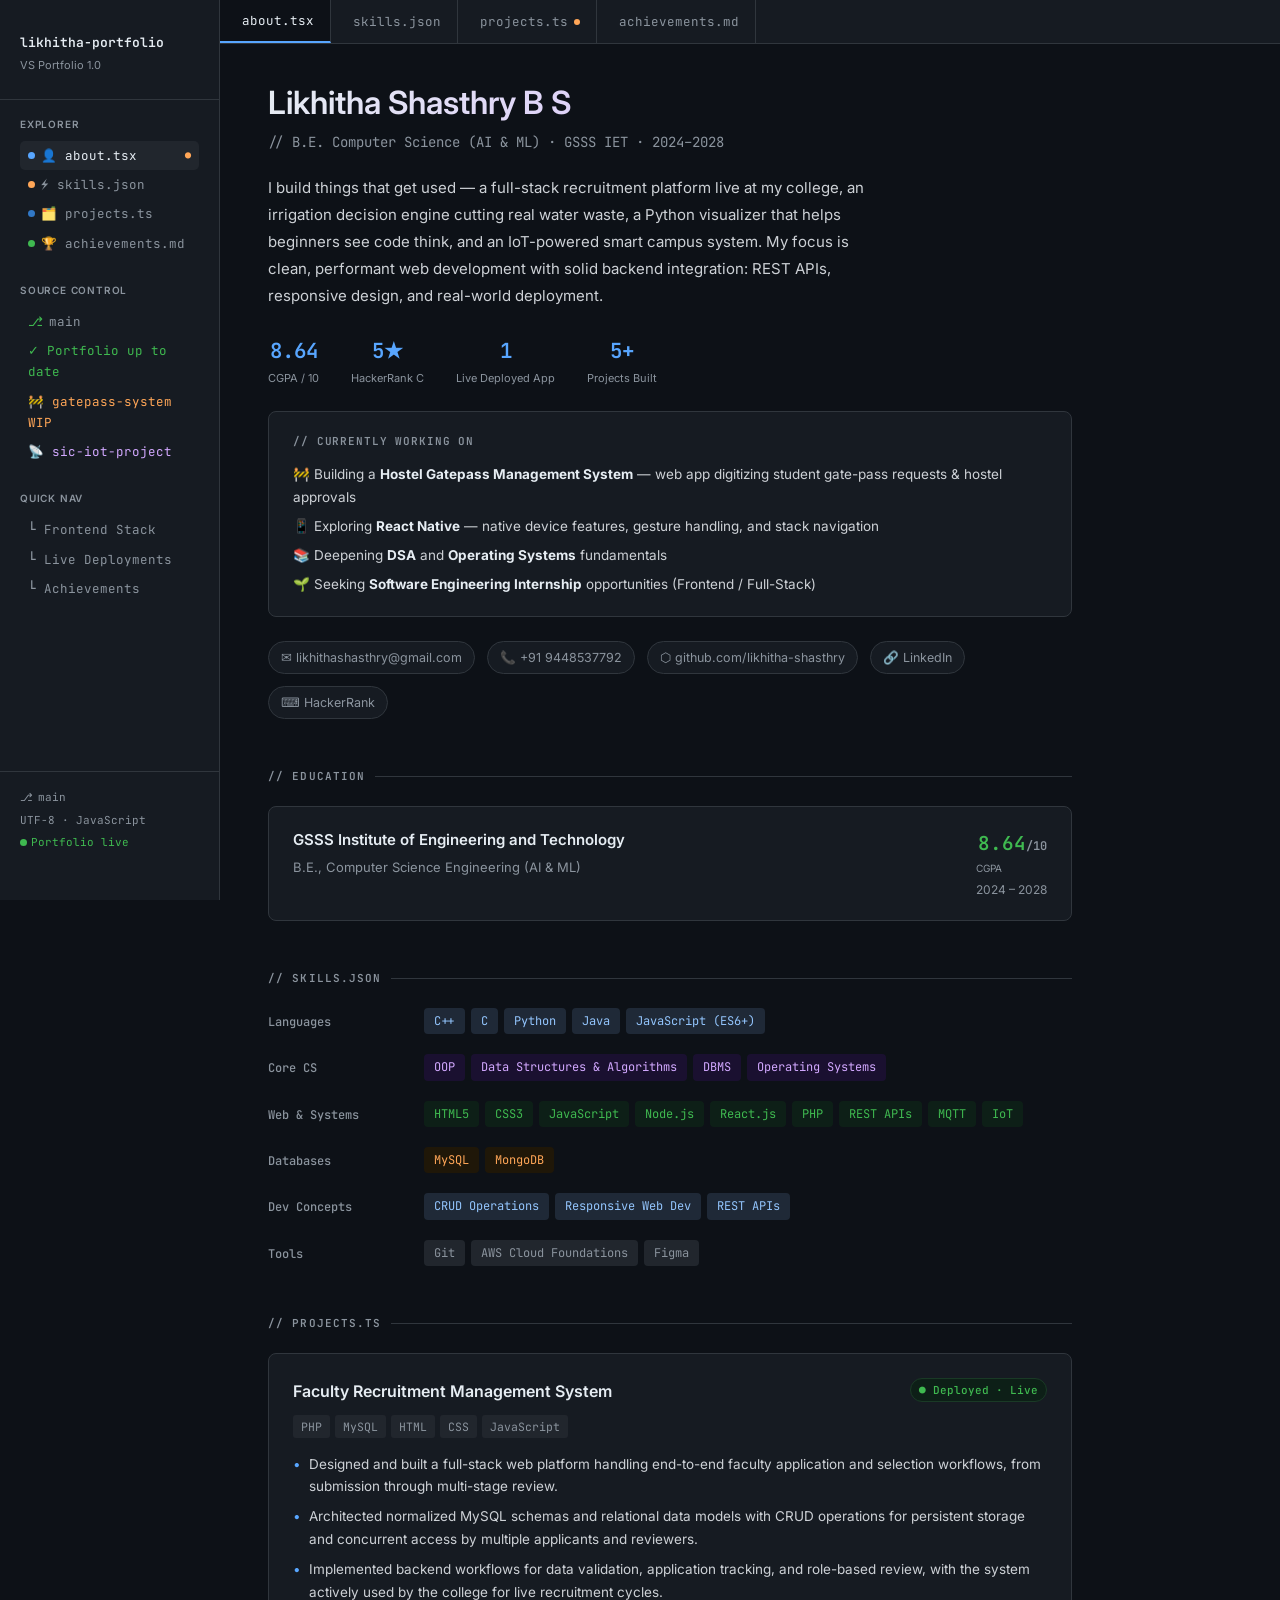
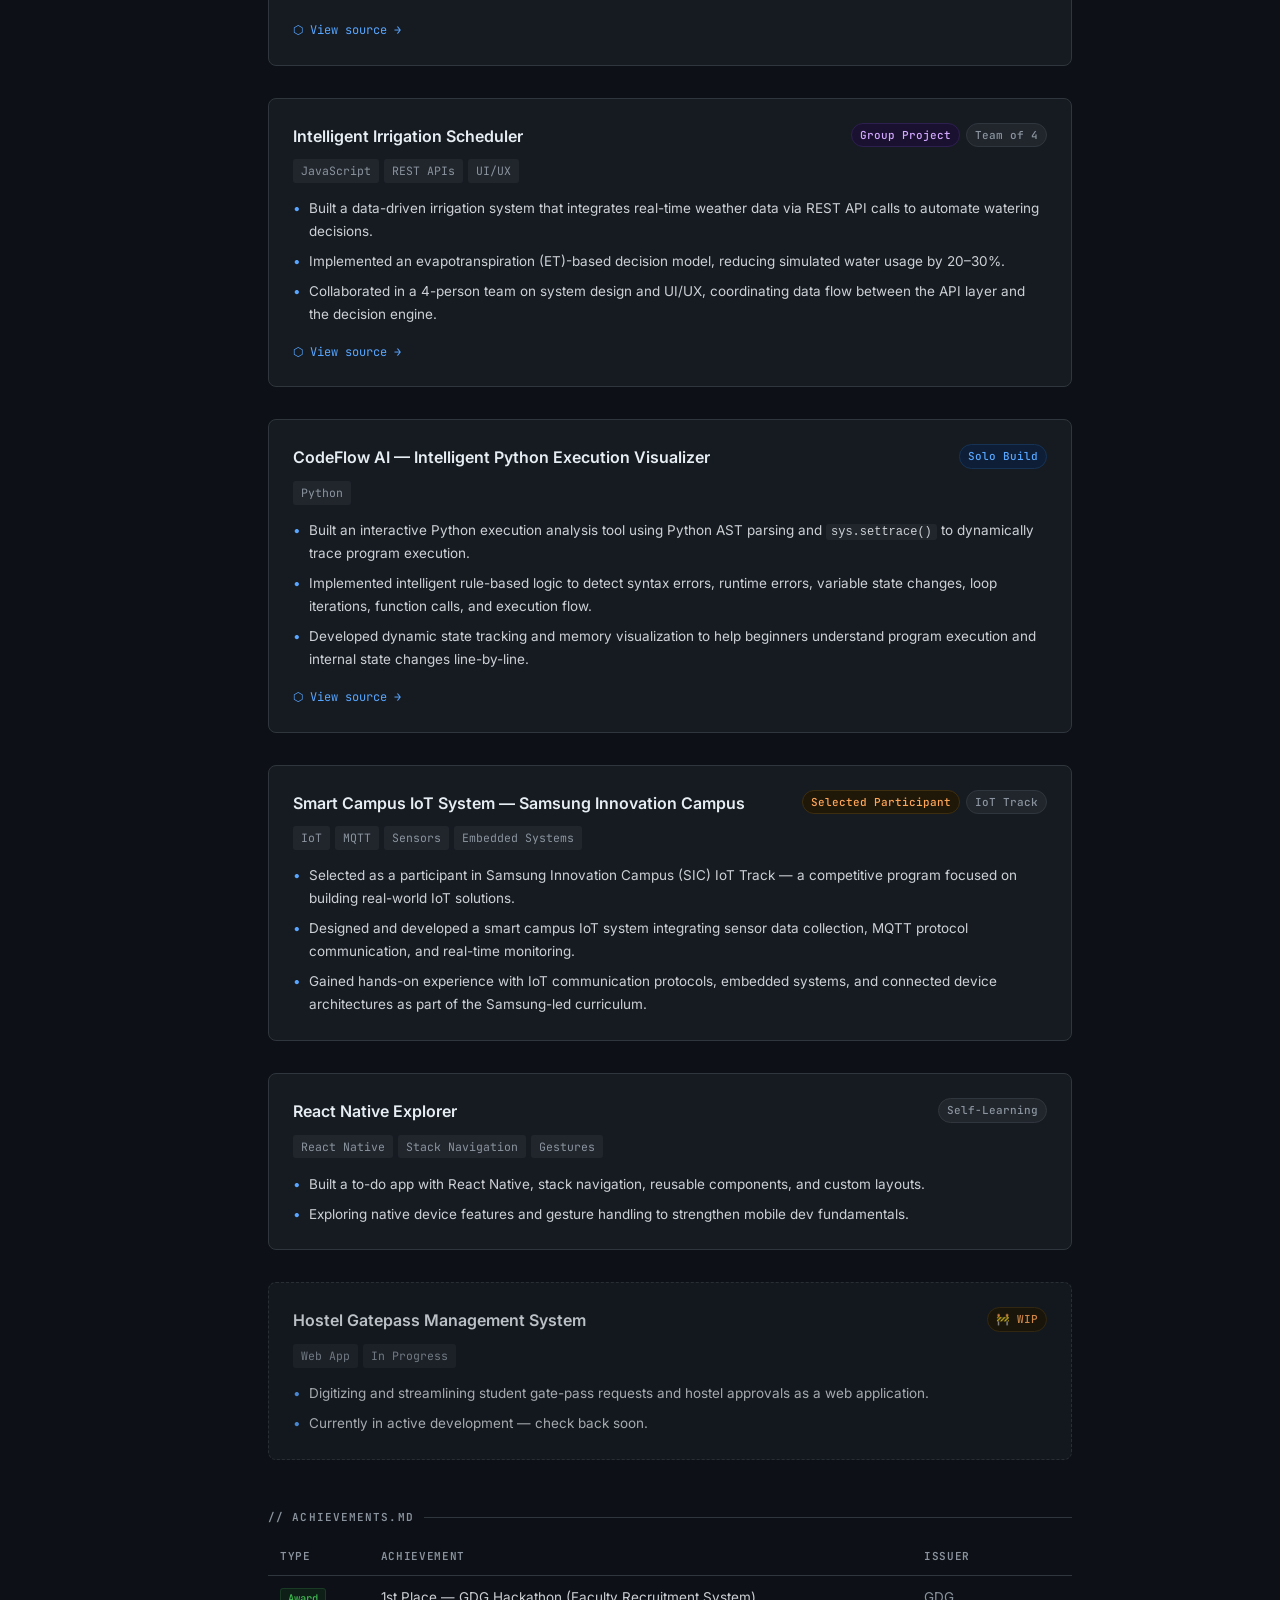
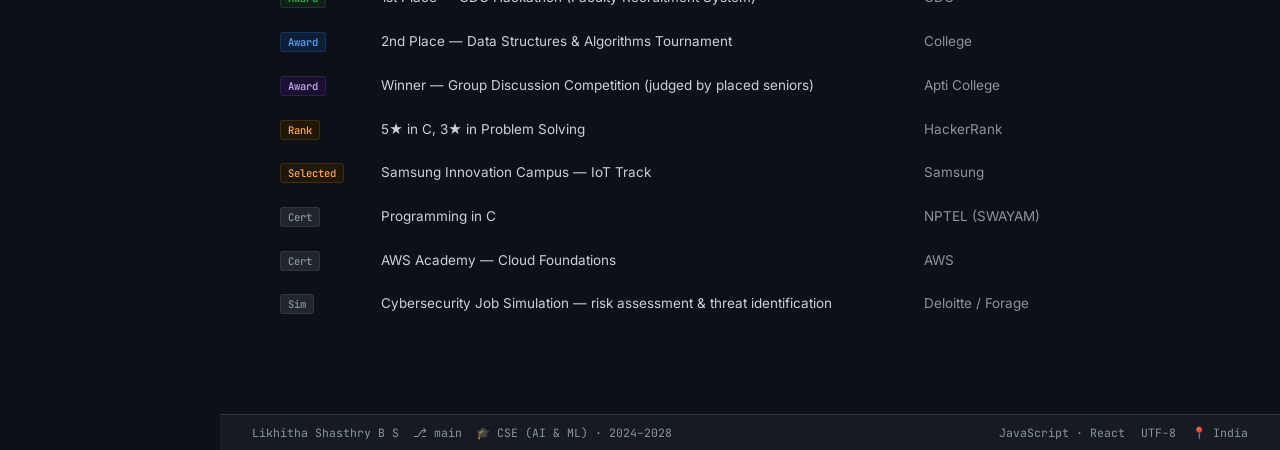
==== commit 855c412e: "updated" ====
--- a/index.html
+++ b/index.html
@@ -580,7 +580,7 @@
         <!-- CodeFlow AI -->
         <div class="project-card">
           <div class="project-header">
-            <div class="project-title">CodeFlow AI — AI-Powered Python Execution Visualizer</div>
+            <div class="project-title">CodeFlow AI — Intelligent Python Execution Visualizer</div>
             <div class="project-badges">
               <span class="badge badge-blue">Solo Build</span>
             </div>
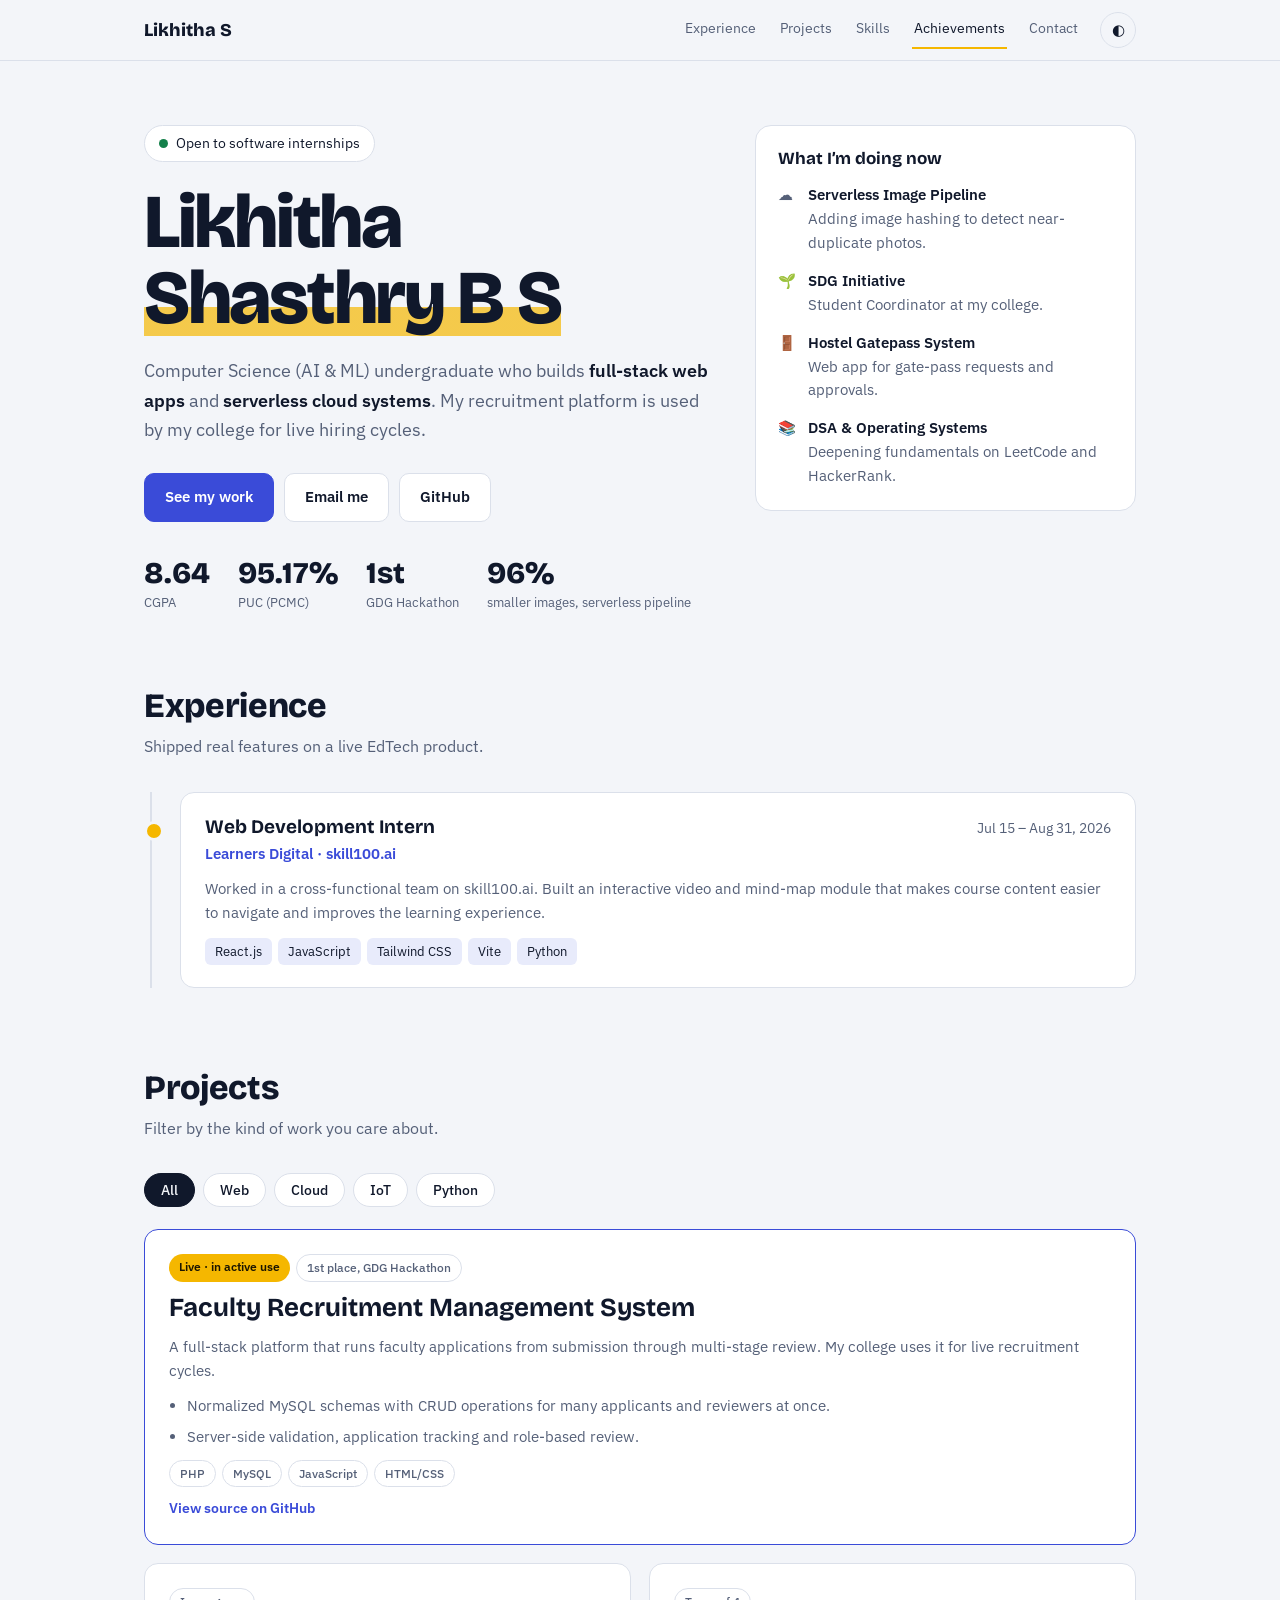
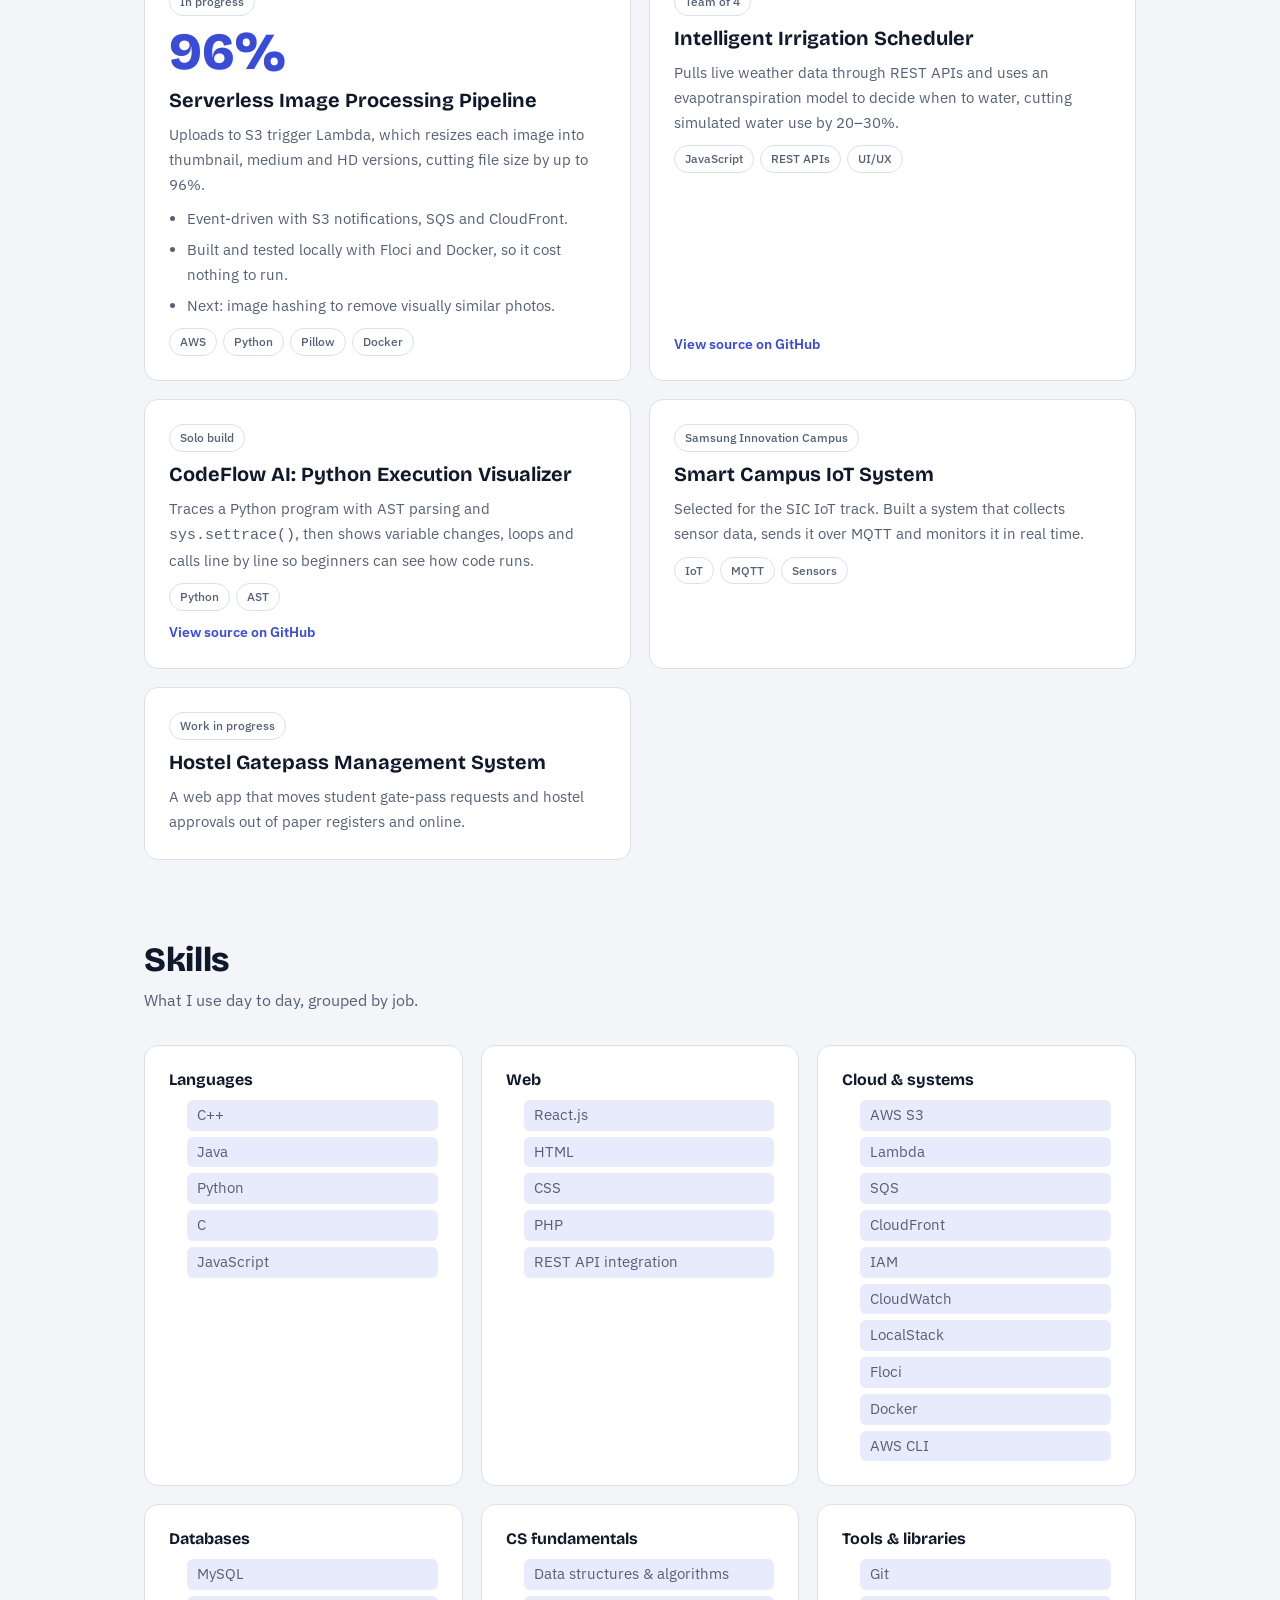
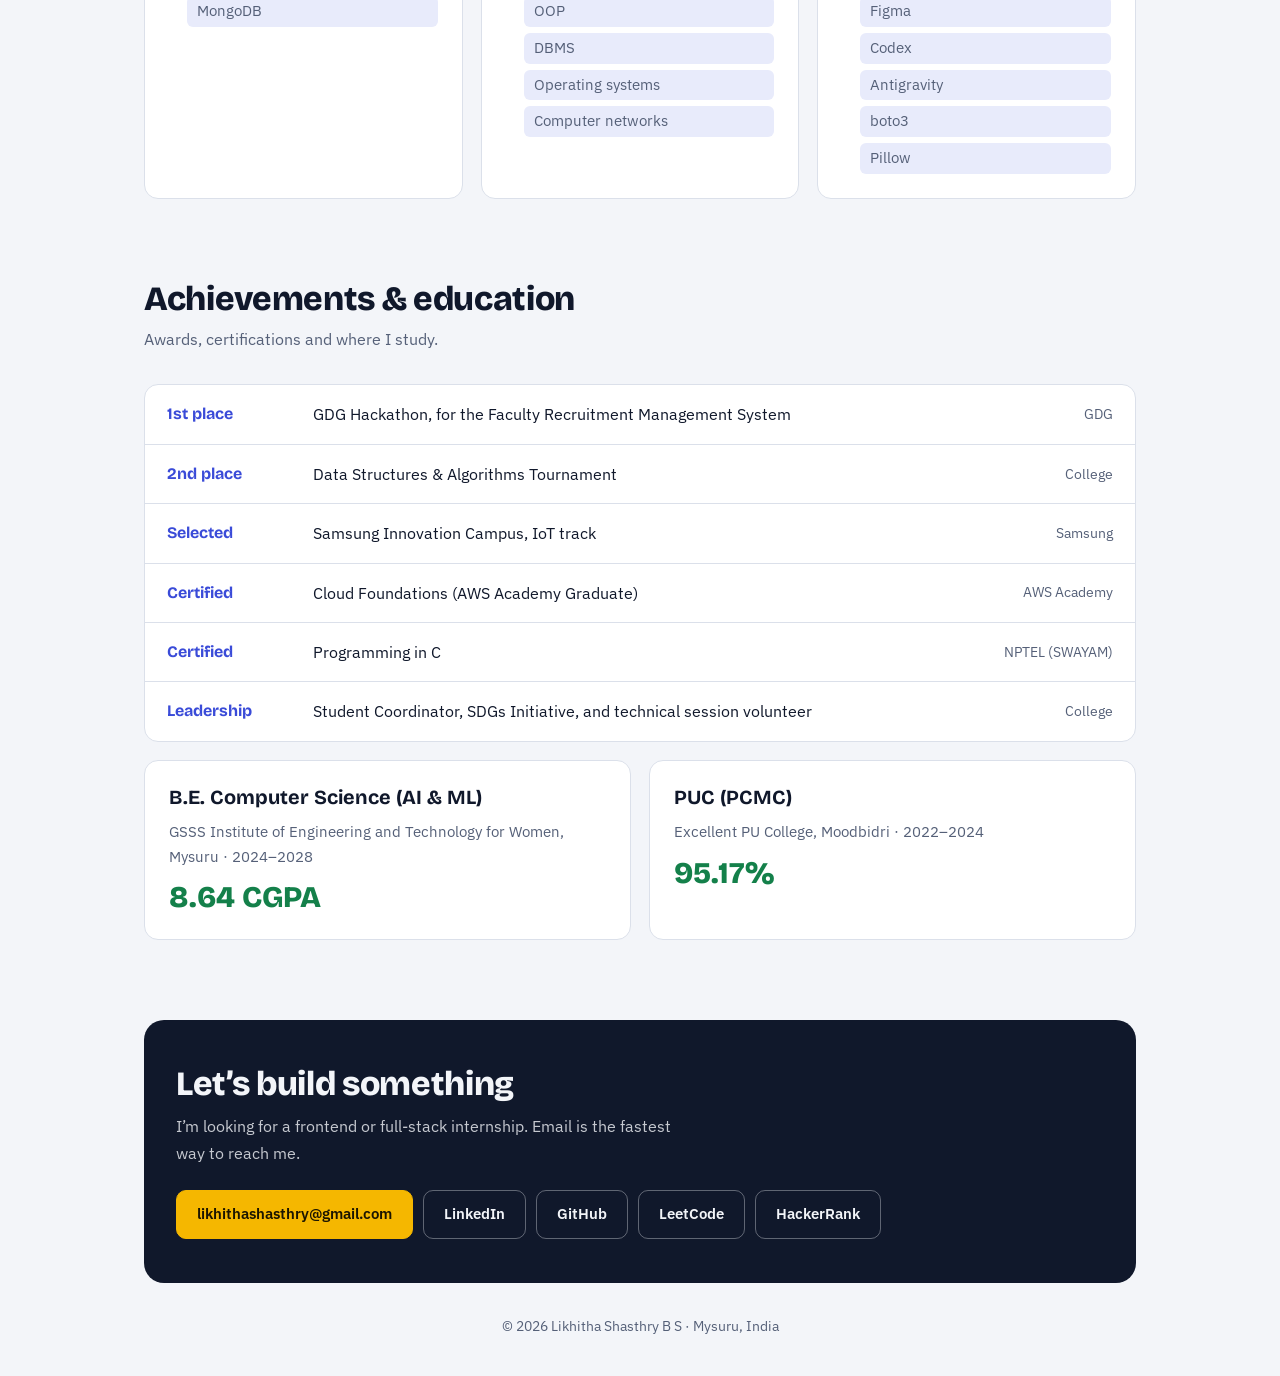
==== commit 2305048c: "Update index.html" ====
--- a/index.html
+++ b/index.html
@@ -1,731 +1,280 @@
 <!DOCTYPE html>
 <html lang="en">
 <head>
-<meta charset="UTF-8" />
-<meta name="viewport" content="width=device-width, initial-scale=1.0" />
-<title>Likhitha Shasthry — Portfolio</title>
-<link rel="preconnect" href="https://fonts.googleapis.com" />
-<link rel="preconnect" href="https://fonts.gstatic.com" crossorigin />
-<link href="https://fonts.googleapis.com/css2?family=JetBrains+Mono:wght@300;400;500;600&family=Inter:wght@300;400;500;600&display=swap" rel="stylesheet" />
+<meta charset="UTF-8">
+<meta name="viewport" content="width=device-width, initial-scale=1, viewport-fit=cover">
+<title>Likhitha Shasthry B S — Portfolio</title>
+<link rel="preconnect" href="https://fonts.googleapis.com">
+<link rel="preconnect" href="https://fonts.gstatic.com" crossorigin>
+<link href="https://fonts.googleapis.com/css2?family=Bricolage+Grotesque:wght@500;700;800&family=IBM+Plex+Sans:wght@400;500;600&display=swap" rel="stylesheet">
 <style>
-  :root {
-    --bg: #0d1117;
-    --bg2: #161b22;
-    --bg3: #21262d;
-    --border: #30363d;
-    --text: #e6edf3;
-    --muted: #8b949e;
-    --accent: #58a6ff;
-    --accent2: #3fb950;
-    --accent3: #d2a8ff;
-    --accent4: #ffa657;
-    --tag-bg: #1f2937;
-    --tag-text: #93c5fd;
-    --radius: 8px;
-  }
-  * { margin: 0; padding: 0; box-sizing: border-box; }
-  body {
-    font-family: 'Inter', sans-serif;
-    background: var(--bg);
-    color: var(--text);
-    line-height: 1.7;
-    font-size: 15px;
-  }
-  a { color: var(--accent); text-decoration: none; }
-  a:hover { text-decoration: underline; }
-  .mono { font-family: 'JetBrains Mono', monospace; }
-
-  /* Layout */
-  .shell {
-    display: grid;
-    grid-template-columns: 220px 1fr;
-    min-height: 100vh;
-  }
-  @media (max-width: 768px) {
-    .shell { grid-template-columns: 1fr; }
-    .sidebar { display: none; }
-  }
-
-  /* Sidebar */
-  .sidebar {
-    background: var(--bg2);
-    border-right: 1px solid var(--border);
-    padding: 2rem 0;
-    position: sticky;
-    top: 0;
-    height: 100vh;
-    overflow-y: auto;
-    display: flex;
-    flex-direction: column;
-  }
-  .sidebar-logo {
-    padding: 0 1.25rem 1.5rem;
-    border-bottom: 1px solid var(--border);
-    margin-bottom: 1rem;
-  }
-  .sidebar-logo .name {
-    font-size: 13px;
-    font-weight: 600;
-    color: var(--text);
-    font-family: 'JetBrains Mono', monospace;
-  }
-  .sidebar-logo .role {
-    font-size: 11px;
-    color: var(--muted);
-    margin-top: 2px;
-  }
-  .sidebar-section {
-    padding: 0 1.25rem;
-    margin-bottom: 1.5rem;
-  }
-  .sidebar-section-label {
-    font-size: 10px;
-    font-weight: 600;
-    color: var(--muted);
-    letter-spacing: 0.08em;
-    text-transform: uppercase;
-    margin-bottom: 0.5rem;
-  }
-  .sidebar-file {
-    display: flex;
-    align-items: center;
-    gap: 6px;
-    padding: 4px 8px;
-    border-radius: 5px;
-    font-size: 12.5px;
-    color: var(--muted);
-    cursor: pointer;
-    transition: background 0.15s, color 0.15s;
-    font-family: 'JetBrains Mono', monospace;
-  }
-  .sidebar-file:hover, .sidebar-file.active {
-    background: var(--bg3);
-    color: var(--text);
-  }
-  .sidebar-file .dot { width: 7px; height: 7px; border-radius: 50%; flex-shrink: 0; }
-  .dot-ts { background: #3178c6; }
-  .dot-json { background: var(--accent4); }
-  .dot-md { background: var(--accent2); }
-  .dot-tsx { background: var(--accent); }
-  .sidebar-status {
-    margin-top: auto;
-    padding: 1rem 1.25rem;
-    border-top: 1px solid var(--border);
-    font-size: 11px;
-    color: var(--muted);
-    font-family: 'JetBrains Mono', monospace;
-  }
-  .sidebar-status .branch {
-    display: flex;
-    align-items: center;
-    gap: 5px;
-    margin-bottom: 4px;
-  }
-  .sidebar-wip {
-    display: flex;
-    align-items: center;
-    gap: 5px;
-    color: var(--accent4);
-  }
-
-  /* Tab bar */
-  .tab-bar {
-    background: var(--bg2);
-    border-bottom: 1px solid var(--border);
-    display: flex;
-    overflow-x: auto;
-    scrollbar-width: none;
-  }
-  .tab-bar::-webkit-scrollbar { display: none; }
-  .tab {
-    display: flex;
-    align-items: center;
-    gap: 6px;
-    padding: 10px 16px;
-    font-size: 12.5px;
-    color: var(--muted);
-    border-right: 1px solid var(--border);
-    white-space: nowrap;
-    cursor: pointer;
-    font-family: 'JetBrains Mono', monospace;
-    transition: color 0.15s;
-  }
-  .tab.active {
-    color: var(--text);
-    background: var(--bg);
-    border-bottom: 2px solid var(--accent);
-  }
-  .tab-dot { width: 6px; height: 6px; border-radius: 50%; background: var(--accent4); display: inline-block; }
-
-  /* Main content */
-  .main { display: flex; flex-direction: column; }
-  .content { flex: 1; padding: 2.5rem 3rem; max-width: 900px; }
-  @media (max-width: 900px) { .content { padding: 1.5rem; } }
-
-  /* Section header */
-  .section-header {
-    display: flex;
-    align-items: center;
-    gap: 10px;
-    margin-bottom: 2rem;
-  }
-  .section-header h2 {
-    font-family: 'JetBrains Mono', monospace;
-    font-size: 13px;
-    font-weight: 400;
-    color: var(--muted);
-  }
-  .section-header .breadcrumb { color: var(--accent); }
-
-  /* Hero / About */
-  .hero { margin-bottom: 3rem; }
-  .hero h1 {
-    font-size: 2rem;
-    font-weight: 600;
-    line-height: 1.2;
-    margin-bottom: 0.5rem;
-    background: linear-gradient(135deg, var(--text) 0%, var(--accent3) 100%);
-    -webkit-background-clip: text;
-    -webkit-text-fill-color: transparent;
-    background-clip: text;
-  }
-  .hero-sub {
-    font-size: 14px;
-    color: var(--muted);
-    font-family: 'JetBrains Mono', monospace;
-    margin-bottom: 1.25rem;
-  }
-  .hero-bio { font-size: 15px; color: #cdd1d6; line-height: 1.8; max-width: 620px; margin-bottom: 1.5rem; }
-  .stat-row { display: flex; gap: 2rem; flex-wrap: wrap; margin-bottom: 1.5rem; }
-  .stat { text-align: center; }
-  .stat-val { font-size: 1.3rem; font-weight: 600; font-family: 'JetBrains Mono', monospace; color: var(--accent); }
-  .stat-label { font-size: 11px; color: var(--muted); }
-
-  /* Currently block */
-  .currently {
-    background: var(--bg2);
-    border: 1px solid var(--border);
-    border-radius: var(--radius);
-    padding: 1.25rem 1.5rem;
-    margin-bottom: 1.5rem;
-  }
-  .currently-label {
-    font-size: 11px;
-    font-weight: 600;
-    color: var(--muted);
-    letter-spacing: 0.08em;
-    text-transform: uppercase;
-    margin-bottom: 0.75rem;
-    font-family: 'JetBrains Mono', monospace;
-  }
-  .currently ul { list-style: none; display: flex; flex-direction: column; gap: 6px; }
-  .currently li { font-size: 13.5px; color: #cdd1d6; }
-  .currently li strong { color: var(--text); }
-
-  /* Contact row */
-  .contact-row { display: flex; flex-wrap: wrap; gap: 12px; margin-bottom: 2rem; }
-  .contact-chip {
-    display: flex;
-    align-items: center;
-    gap: 6px;
-    padding: 5px 12px;
-    background: var(--bg2);
-    border: 1px solid var(--border);
-    border-radius: 20px;
-    font-size: 12.5px;
-    color: var(--muted);
-    transition: border-color 0.15s, color 0.15s;
-  }
-  .contact-chip:hover { border-color: var(--accent); color: var(--accent); }
-
-  /* Skills */
-  .skills-grid { display: flex; flex-direction: column; gap: 1.25rem; margin-bottom: 3rem; }
-  .skill-row { display: flex; align-items: flex-start; gap: 1rem; }
-  .skill-label { font-size: 12px; font-weight: 500; color: var(--muted); font-family: 'JetBrains Mono', monospace; min-width: 140px; padding-top: 4px; }
-  .tags { display: flex; flex-wrap: wrap; gap: 6px; }
-  .tag {
-    padding: 3px 10px;
-    background: var(--tag-bg);
-    color: var(--tag-text);
-    border-radius: 4px;
-    font-size: 12px;
-    font-family: 'JetBrains Mono', monospace;
-  }
-  .tag.green { background: #0d1f17; color: #3fb950; }
-  .tag.purple { background: #1a1030; color: var(--accent3); }
-  .tag.orange { background: #1f1708; color: var(--accent4); }
-  .tag.gray { background: var(--bg3); color: var(--muted); }
-
-  /* Projects */
-  .projects { display: flex; flex-direction: column; gap: 2rem; margin-bottom: 3rem; }
-  .project-card {
-    background: var(--bg2);
-    border: 1px solid var(--border);
-    border-radius: var(--radius);
-    padding: 1.5rem;
-    transition: border-color 0.2s;
-  }
-  .project-card:hover { border-color: #58a6ff55; }
-  .project-header { display: flex; align-items: flex-start; justify-content: space-between; gap: 1rem; margin-bottom: 0.5rem; }
-  .project-title { font-size: 1rem; font-weight: 600; color: var(--text); }
-  .project-badges { display: flex; gap: 6px; flex-shrink: 0; flex-wrap: wrap; }
-  .badge {
-    font-size: 11px;
-    padding: 2px 8px;
-    border-radius: 20px;
-    font-weight: 500;
-    font-family: 'JetBrains Mono', monospace;
-  }
-  .badge-green { background: #0d1f17; color: var(--accent2); border: 1px solid #1a3a26; }
-  .badge-blue { background: #0d1e36; color: var(--accent); border: 1px solid #163356; }
-  .badge-purple { background: #1a1030; color: var(--accent3); border: 1px solid #2d1f50; }
-  .badge-orange { background: #1f1708; color: var(--accent4); border: 1px solid #3d2e10; }
-  .badge-gray { background: var(--bg3); color: var(--muted); border: 1px solid var(--border); }
-  .project-stack { display: flex; flex-wrap: wrap; gap: 5px; margin: 0.6rem 0 0.9rem; }
-  .stack-tag {
-    font-size: 11.5px;
-    padding: 2px 8px;
-    background: var(--bg3);
-    color: var(--muted);
-    border-radius: 3px;
-    font-family: 'JetBrains Mono', monospace;
-  }
-  .project-body { list-style: none; display: flex; flex-direction: column; gap: 7px; }
-  .project-body li { font-size: 13.5px; color: #cdd1d6; padding-left: 1rem; position: relative; }
-  .project-body li::before { content: '•'; position: absolute; left: 0; color: var(--accent); }
-  .project-footer { margin-top: 1rem; display: flex; gap: 10px; }
-  .project-link {
-    font-size: 12px;
-    font-family: 'JetBrains Mono', monospace;
-    color: var(--accent);
-    display: flex;
-    align-items: center;
-    gap: 4px;
-  }
-  .project-link:hover { text-decoration: underline; }
-
-  /* Achievements */
-  .achievements-table { width: 100%; border-collapse: collapse; margin-bottom: 3rem; }
-  .achievements-table th {
-    text-align: left;
-    font-size: 11px;
-    font-weight: 600;
-    color: var(--muted);
-    letter-spacing: 0.06em;
-    text-transform: uppercase;
-    padding: 0 0.75rem 0.6rem;
-    border-bottom: 1px solid var(--border);
-    font-family: 'JetBrains Mono', monospace;
-  }
-  .achievements-table td { padding: 0.65rem 0.75rem; font-size: 13.5px; color: #cdd1d6; border-bottom: 1px solid var(--border)22; }
-  .achievements-table tr:hover td { background: var(--bg2); }
-  .type-badge { font-size: 10.5px; padding: 2px 7px; border-radius: 3px; font-family: 'JetBrains Mono', monospace; }
-
-  /* Education */
-  .edu-card {
-    background: var(--bg2);
-    border: 1px solid var(--border);
-    border-radius: var(--radius);
-    padding: 1.25rem 1.5rem;
-    margin-bottom: 3rem;
-    display: flex;
-    justify-content: space-between;
-    align-items: flex-start;
-    gap: 1rem;
-    flex-wrap: wrap;
-  }
-  .edu-school { font-size: 15px; font-weight: 600; color: var(--text); }
-  .edu-degree { font-size: 13px; color: var(--muted); margin-top: 3px; }
-  .edu-cgpa { font-family: 'JetBrains Mono', monospace; font-size: 1.2rem; font-weight: 600; color: var(--accent2); text-align: right; }
-  .edu-cgpa-label { font-size: 10px; color: var(--muted); }
-  .edu-year { font-size: 12px; color: var(--muted); margin-top: 3px; text-align: right; }
-
-  /* Footer */
-  .footer-bar {
-    background: var(--bg2);
-    border-top: 1px solid var(--border);
-    padding: 8px 2rem;
-    display: flex;
-    align-items: center;
-    justify-content: space-between;
-    font-size: 11.5px;
-    color: var(--muted);
-    font-family: 'JetBrains Mono', monospace;
-    flex-wrap: wrap;
-    gap: 6px;
-  }
-  .footer-right { display: flex; gap: 16px; }
-  .status-dot { width: 7px; height: 7px; border-radius: 50%; background: var(--accent2); display: inline-block; margin-right: 4px; }
-
-  /* Section divider */
-  .section-title {
-    font-family: 'JetBrains Mono', monospace;
-    font-size: 11px;
-    font-weight: 600;
-    color: var(--muted);
-    letter-spacing: 0.1em;
-    text-transform: uppercase;
-    margin-bottom: 1.25rem;
-    display: flex;
-    align-items: center;
-    gap: 10px;
-  }
-  .section-title::after {
-    content: '';
-    flex: 1;
-    height: 1px;
-    background: var(--border);
-  }
-
-  /* Scrollbar */
-  ::-webkit-scrollbar { width: 6px; height: 6px; }
-  ::-webkit-scrollbar-track { background: var(--bg2); }
-  ::-webkit-scrollbar-thumb { background: var(--bg3); border-radius: 3px; }
+:root{--bg:#f3f5f9;--surface:#fff;--ink:#10182b;--muted:#556078;--line:#dbe0ea;--accent:#3a4bd8;--accent-ink:#fff;--mark:#f5b700;--soft:#e8ebfb;--ok:#14804a;
+--hd:'Bricolage Grotesque','Segoe UI',sans-serif;--bd:'IBM Plex Sans','Segoe UI',sans-serif;
+box-sizing:border-box;padding-top:env(safe-area-inset-top,0px);padding-bottom:env(safe-area-inset-bottom,0px)}
+@media (prefers-color-scheme:dark){:root:not([data-theme="light"]){--bg:#0e1220;--surface:#161c30;--ink:#e9ecf5;--muted:#9aa5c2;--line:#2a3350;--accent:#8e9bff;--accent-ink:#0e1220;--soft:#202849;--ok:#5ed79a}}
+:root[data-theme="dark"]{--bg:#0e1220;--surface:#161c30;--ink:#e9ecf5;--muted:#9aa5c2;--line:#2a3350;--accent:#8e9bff;--accent-ink:#0e1220;--soft:#202849;--ok:#5ed79a}
+*{box-sizing:border-box;margin:0}
+html{scroll-behavior:smooth;scroll-padding-top:calc(env(safe-area-inset-top,0px) + 70px)}
+body{background:var(--bg);color:var(--ink);font:16px/1.65 var(--bd)}
+a{color:inherit}
+:focus-visible{outline:3px solid var(--accent);outline-offset:3px;border-radius:6px}
+body::before{content:"";position:fixed;inset:0 0 auto;height:env(safe-area-inset-top,0px);background:var(--bg);z-index:30}
+.wrap{max-width:1040px;margin:0 auto;padding:0 24px}
+nav{position:sticky;top:env(safe-area-inset-top,0px);z-index:40;background:color-mix(in srgb,var(--bg) 88%,transparent);backdrop-filter:blur(10px);border-bottom:1px solid var(--line)}
+nav .wrap{display:flex;align-items:center;gap:20px;height:60px}
+.logo{font:800 18px var(--hd);text-decoration:none;margin-right:auto}
+nav a.l{font-size:14px;color:var(--muted);text-decoration:none;padding:6px 2px;border-bottom:2px solid transparent}
+nav a.l:hover,nav a.l.on{color:var(--ink);border-color:var(--mark)}
+.tt{background:none;border:1px solid var(--line);color:var(--ink);border-radius:999px;width:36px;height:36px;cursor:pointer;font-size:15px}
+@media(max-width:720px){nav .wrap{overflow-x:auto;scrollbar-width:none;gap:16px}nav a.l{white-space:nowrap}.logo{margin-right:8px}}
+section{padding:72px 0 8px}
+h2{font:800 clamp(26px,4vw,34px)/1.15 var(--hd);margin-bottom:8px;letter-spacing:-.01em}
+.sub{color:var(--muted);margin-bottom:32px;max-width:60ch}
+.hero{padding-top:64px;display:grid;grid-template-columns:1.5fr 1fr;gap:40px;align-items:start}
+@media(max-width:820px){.hero{grid-template-columns:1fr}}
+.status{display:inline-flex;gap:8px;align-items:center;font-size:14px;border:1px solid var(--line);background:var(--surface);padding:6px 14px;border-radius:999px;margin-bottom:22px}
+.status i{width:9px;height:9px;border-radius:50%;background:var(--ok);box-shadow:0 0 0 0 var(--ok);animation:p 2.2s infinite}
+@keyframes p{70%{box-shadow:0 0 0 8px transparent}100%{box-shadow:0 0 0 0 transparent}}
+@media(prefers-reduced-motion:reduce){.status i{animation:none}html{scroll-behavior:auto}}
+h1{font:800 clamp(40px,7.5vw,76px)/1 var(--hd);letter-spacing:-.03em;margin-bottom:20px}
+h1 span{display:block;background:linear-gradient(transparent 62%,color-mix(in srgb,var(--mark) 70%,transparent) 62%);width:fit-content}
+.lead{font-size:18px;max-width:52ch;color:var(--muted);margin-bottom:28px}
+.lead b{color:var(--ink);font-weight:600}
+.btns{display:flex;flex-wrap:wrap;gap:10px}
+.btn{display:inline-flex;align-items:center;gap:8px;padding:11px 20px;border-radius:10px;font-weight:600;font-size:15px;text-decoration:none;border:1px solid var(--line);background:var(--surface)}
+.btn.p{background:var(--accent);color:var(--accent-ink);border-color:var(--accent)}
+.btn:hover{transform:translateY(-1px)}
+.now{background:var(--surface);border:1px solid var(--line);border-radius:16px;padding:22px}
+.now h3{font:700 17px var(--hd);margin-bottom:14px}
+.now ul{list-style:none;padding:0;display:grid;gap:14px}
+.now li{font-size:14.5px;display:grid;grid-template-columns:22px 1fr;gap:8px;color:var(--muted)}
+.now li b{color:var(--ink);display:block;font-weight:600}
+.facts{display:flex;flex-wrap:wrap;gap:28px;margin-top:36px}
+.fact b{display:block;font:800 30px/1 var(--hd)}
+.fact span{font-size:13px;color:var(--muted)}
+/* timeline */
+.tl{border-left:2px solid var(--line);margin-left:6px;padding-left:28px;position:relative}
+.tl article{position:relative;background:var(--surface);border:1px solid var(--line);border-radius:14px;padding:22px 24px}
+.tl article::before{content:"";position:absolute;left:-37px;top:28px;width:14px;height:14px;border-radius:50%;background:var(--mark);border:3px solid var(--bg)}
+.row{display:flex;justify-content:space-between;gap:12px;flex-wrap:wrap;align-items:baseline}
+.row h3{font:700 19px var(--hd)}
+.when{font-size:14px;color:var(--muted)}
+.org{color:var(--accent);font-weight:600;font-size:15px;margin:2px 0 10px}
+.chips{display:flex;flex-wrap:wrap;gap:6px;margin:12px 0 0;padding:0;list-style:none}
+.chips li{font-size:12.5px;background:var(--soft);padding:3px 10px;border-radius:6px}
+/* projects */
+.filters{display:flex;flex-wrap:wrap;gap:8px;margin-bottom:22px}
+.filters button{font:500 14px var(--bd);padding:7px 16px;border-radius:999px;border:1px solid var(--line);background:var(--surface);color:var(--ink);cursor:pointer}
+.filters button[aria-pressed="true"]{background:var(--ink);color:var(--bg);border-color:var(--ink)}
+.grid{display:grid;grid-template-columns:repeat(2,1fr);gap:18px}
+@media(max-width:720px){.grid{grid-template-columns:1fr}}
+.card{background:var(--surface);border:1px solid var(--line);border-radius:14px;padding:24px;display:flex;flex-direction:column;gap:10px}
+.card.big{grid-column:1/-1;border-color:var(--accent)}
+.card[hidden]{display:none}
+.card h3{font:700 20px/1.25 var(--hd)}
+.card.big h3{font-size:26px}
+.tags{display:flex;flex-wrap:wrap;gap:6px}
+.tag{font-size:12px;font-weight:600;padding:3px 10px;border-radius:999px;background:var(--mark);color:#1b1500}
+.tag.o{background:transparent;border:1px solid var(--line);color:var(--muted);font-weight:500}
+.card p,.card li{font-size:15px;color:var(--muted)}
+.card ul{padding-left:18px;display:grid;gap:6px}
+.card a.src{margin-top:auto;font-weight:600;font-size:14px;color:var(--accent);text-decoration:none;width:fit-content}
+.card a.src:hover{text-decoration:underline}
+.big-num{font:800 52px/1 var(--hd);color:var(--accent)}
+/* skills */
+.skills{display:grid;grid-template-columns:repeat(auto-fit,minmax(280px,1fr));gap:18px}
+.skills .card h3{font-size:16px}
+.skills .chips{margin:0}
+/* wins */
+.wins{list-style:none;padding:0;display:grid;gap:0;background:var(--surface);border:1px solid var(--line);border-radius:14px;overflow:hidden}
+.wins li{display:grid;grid-template-columns:130px 1fr auto;gap:16px;padding:16px 22px;border-bottom:1px solid var(--line);align-items:center}
+.wins li:last-child{border:0}
+.wins b{font-family:var(--hd);color:var(--accent)}
+.wins span{font-size:14px;color:var(--muted)}
+@media(max-width:640px){.wins li{grid-template-columns:1fr;gap:2px}}
+.edu{display:grid;grid-template-columns:1fr 1fr;gap:18px;margin-top:18px}
+@media(max-width:640px){.edu{grid-template-columns:1fr}}
+.edu .card b{font:800 30px var(--hd);color:var(--ok)}
+/* contact */
+.contact{margin:72px 0 0;background:var(--ink);color:var(--bg);border-radius:20px;padding:44px 32px}
+.contact h2{margin-bottom:10px}
+.contact p{opacity:.8;max-width:52ch;margin-bottom:24px}
+.contact .btn{background:transparent;color:var(--bg);border-color:color-mix(in srgb,var(--bg) 35%,transparent)}
+.contact .btn.p{background:var(--mark);color:#1b1500;border-color:var(--mark)}
+footer{padding:32px 0 40px;color:var(--muted);font-size:14px;text-align:center}
 </style>
 </head>
 <body>
-<div class="shell">
-
-  <!-- Sidebar -->
-  <aside class="sidebar">
-    <div class="sidebar-logo">
-      <div class="name">likhitha-portfolio</div>
-      <div class="role">VS Portfolio 1.0</div>
-    </div>
-
-    <div class="sidebar-section">
-      <div class="sidebar-section-label">Explorer</div>
-      <div class="sidebar-file active"><span class="dot dot-tsx"></span>👤 about.tsx <span style="color:var(--accent4);font-size:10px;margin-left:auto">●</span></div>
-      <div class="sidebar-file"><span class="dot dot-json"></span>⚡ skills.json</div>
-      <div class="sidebar-file"><span class="dot dot-ts"></span>🗂️ projects.ts</div>
-      <div class="sidebar-file"><span class="dot dot-md"></span>🏆 achievements.md</div>
-    </div>
-
-    <div class="sidebar-section">
-      <div class="sidebar-section-label">Source Control</div>
-      <div class="sidebar-file"><span style="color:var(--accent2)">⎇</span> main</div>
-      <div class="sidebar-file" style="color:var(--accent2)">✓ Portfolio up to date</div>
-      <div class="sidebar-file sidebar-wip">🚧 gatepass-system WIP</div>
-      <div class="sidebar-file" style="color:var(--accent3)">📡 sic-iot-project</div>
-    </div>
-
-    <div class="sidebar-section">
-      <div class="sidebar-section-label">Quick Nav</div>
-      <div class="sidebar-file">└ Frontend Stack</div>
-      <div class="sidebar-file">└ Live Deployments</div>
-      <div class="sidebar-file">└ Achievements</div>
-    </div>
-
-    <div class="sidebar-status">
-      <div class="branch"><span>⎇</span> main</div>
-      <div>UTF-8 · JavaScript</div>
-      <div style="margin-top:4px; color:var(--accent2)"><span class="status-dot"></span>Portfolio live</div>
-    </div>
+<nav><div class="wrap">
+  <a class="logo" href="#top">Likhitha S</a>
+  <a class="l" href="#experience">Experience</a><a class="l" href="#projects">Projects</a><a class="l" href="#skills">Skills</a><a class="l" href="#wins">Achievements</a><a class="l" href="#contact">Contact</a>
+  <button class="tt" id="tt" aria-label="Switch between light and dark theme">◐</button>
+</div></nav>
+
+<main class="wrap" id="top">
+<div class="hero">
+  <div>
+    <div class="status"><i></i>Open to software internships</div>
+    <h1>Likhitha<span>Shasthry B S</span></h1>
+    <p class="lead">Computer Science (AI &amp; ML) undergraduate who builds <b>full-stack web apps</b> and <b>serverless cloud systems</b>. My recruitment platform is used by my college for live hiring cycles.</p>
+    <div class="btns">
+      <a class="btn p" href="#projects">See my work</a>
+      <a class="btn" href="mailto:likhithashasthry@gmail.com">Email me</a>
+      <a class="btn" href="https://github.com/likhitha-shasthry" target="_blank" rel="noopener">GitHub</a>
+    </div>
+    <div class="facts">
+      <div class="fact"><b>8.64</b><span>CGPA</span></div>
+      <div class="fact"><b>95.17%</b><span>PUC (PCMC)</span></div>
+      <div class="fact"><b>1st</b><span>GDG Hackathon</span></div>
+      <div class="fact"><b>96%</b><span>smaller images, serverless pipeline</span></div>
+    </div>
+  </div>
+  <aside class="now" aria-label="What I’m working on now">
+    <h3>What I’m doing now</h3>
+    <ul>
+      <li>☁<div><b>Serverless Image Pipeline</b>Adding image hashing to detect near-duplicate photos.</div></li>
+      <li>🌱<div><b>SDG Initiative</b>Student Coordinator at my college.</div></li>
+      <li>🚪<div><b>Hostel Gatepass System</b>Web app for gate-pass requests and approvals.</div></li>
+      <li>📚<div><b>DSA &amp; Operating Systems</b>Deepening fundamentals on LeetCode and HackerRank.</div></li>
+    </ul>
   </aside>
-
-  <!-- Main -->
-  <div class="main">
-    <!-- Tab bar -->
-    <div class="tab-bar">
-      <div class="tab active"><span class="dot dot-tsx"></span>about.tsx</div>
-      <div class="tab"><span class="dot dot-json"></span>skills.json</div>
-      <div class="tab"><span class="dot dot-ts"></span>projects.ts <span class="tab-dot"></span></div>
-      <div class="tab"><span class="dot dot-md"></span>achievements.md</div>
-    </div>
-
-    <!-- Content -->
-    <div class="content">
-
-      <!-- Hero -->
-      <section class="hero">
-        <h1>Likhitha Shasthry B S</h1>
-        <div class="hero-sub">// B.E. Computer Science (AI &amp; ML) · GSSS IET · 2024–2028</div>
-        <p class="hero-bio">
-          I build things that get used — a full-stack recruitment platform live at my college, an irrigation decision engine cutting real water waste, a Python visualizer that helps beginners see code think, and an IoT-powered smart campus system. My focus is clean, performant web development with solid backend integration: REST APIs, responsive design, and real-world deployment.
-        </p>
-        <div class="stat-row">
-          <div class="stat"><div class="stat-val">8.64</div><div class="stat-label">CGPA / 10</div></div>
-          <div class="stat"><div class="stat-val">5★</div><div class="stat-label">HackerRank C</div></div>
-          <div class="stat"><div class="stat-val">1</div><div class="stat-label">Live Deployed App</div></div>
-          <div class="stat"><div class="stat-val">5+</div><div class="stat-label">Projects Built</div></div>
-        </div>
-
-        <div class="currently">
-          <div class="currently-label">// currently working on</div>
-          <ul>
-            <li>🚧 Building a <strong>Hostel Gatepass Management System</strong> — web app digitizing student gate-pass requests &amp; hostel approvals</li>
-            <li>📱 Exploring <strong>React Native</strong> — native device features, gesture handling, and stack navigation</li>
-            <li>📚 Deepening <strong>DSA</strong> and <strong>Operating Systems</strong> fundamentals</li>
-            <li>🌱 Seeking <strong>Software Engineering Internship</strong> opportunities (Frontend / Full-Stack)</li>
-          </ul>
-        </div>
-
-        <div class="contact-row">
-          <a class="contact-chip" href="mailto:likhithashasthry@gmail.com">✉ likhithashasthry@gmail.com</a>
-          <a class="contact-chip" href="tel:+919448537792">📞 +91 9448537792</a>
-          <a class="contact-chip" href="https://github.com/likhitha-shasthry" target="_blank">⬡ github.com/likhitha-shasthry</a>
-          <a class="contact-chip" href="https://linkedin.com/in/likhitha-shasthry-b-s" target="_blank">🔗 LinkedIn</a>
-          <a class="contact-chip" href="https://hackerrank.com/likhithashasthry" target="_blank">⌨ HackerRank</a>
-        </div>
-      </section>
-
-      <!-- Education -->
-      <div class="section-title">// education</div>
-      <div class="edu-card">
-        <div>
-          <div class="edu-school">GSSS Institute of Engineering and Technology</div>
-          <div class="edu-degree">B.E., Computer Science Engineering (AI &amp; ML)</div>
-        </div>
-        <div>
-          <div class="edu-cgpa">8.64<span style="font-size:0.75rem;color:var(--muted)">/10</span></div>
-          <div class="edu-cgpa-label">CGPA</div>
-          <div class="edu-year">2024 – 2028</div>
-        </div>
-      </div>
-
-      <!-- Skills -->
-      <div class="section-title">// skills.json</div>
-      <div class="skills-grid" style="margin-bottom:3rem">
-        <div class="skill-row">
-          <div class="skill-label">Languages</div>
-          <div class="tags">
-            <span class="tag">C++</span><span class="tag">C</span><span class="tag">Python</span><span class="tag">Java</span><span class="tag">JavaScript (ES6+)</span>
-          </div>
-        </div>
-        <div class="skill-row">
-          <div class="skill-label">Core CS</div>
-          <div class="tags">
-            <span class="tag purple">OOP</span><span class="tag purple">Data Structures &amp; Algorithms</span><span class="tag purple">DBMS</span><span class="tag purple">Operating Systems</span>
-          </div>
-        </div>
-        <div class="skill-row">
-          <div class="skill-label">Web &amp; Systems</div>
-          <div class="tags">
-            <span class="tag green">HTML5</span><span class="tag green">CSS3</span><span class="tag green">JavaScript</span><span class="tag green">Node.js</span><span class="tag green">React.js</span><span class="tag green">PHP</span><span class="tag green">REST APIs</span><span class="tag green">MQTT</span><span class="tag green">IoT</span>
-          </div>
-        </div>
-        <div class="skill-row">
-          <div class="skill-label">Databases</div>
-          <div class="tags">
-            <span class="tag orange">MySQL</span><span class="tag orange">MongoDB</span>
-          </div>
-        </div>
-        <div class="skill-row">
-          <div class="skill-label">Dev Concepts</div>
-          <div class="tags">
-            <span class="tag">CRUD Operations</span><span class="tag">Responsive Web Dev</span><span class="tag">REST APIs</span>
-          </div>
-        </div>
-        <div class="skill-row">
-          <div class="skill-label">Tools</div>
-          <div class="tags">
-            <span class="tag gray">Git</span><span class="tag gray">AWS Cloud Foundations</span><span class="tag gray">Figma</span>
-          </div>
-        </div>
-      </div>
-
-      <!-- Projects -->
-      <div class="section-title">// projects.ts</div>
-      <div class="projects">
-
-        <!-- Faculty Recruitment -->
-        <div class="project-card">
-          <div class="project-header">
-            <div class="project-title">Faculty Recruitment Management System</div>
-            <div class="project-badges">
-              <span class="badge badge-green">● Deployed · Live</span>
-            </div>
-          </div>
-          <div class="project-stack">
-            <span class="stack-tag">PHP</span>
-            <span class="stack-tag">MySQL</span>
-            <span class="stack-tag">HTML</span>
-            <span class="stack-tag">CSS</span>
-            <span class="stack-tag">JavaScript</span>
-          </div>
-          <ul class="project-body">
-            <li>Designed and built a full-stack web platform handling end-to-end faculty application and selection workflows, from submission through multi-stage review.</li>
-            <li>Architected normalized MySQL schemas and relational data models with CRUD operations for persistent storage and concurrent access by multiple applicants and reviewers.</li>
-            <li>Implemented backend workflows for data validation, application tracking, and role-based review, with the system actively used by the college for live recruitment cycles.</li>
-          </ul>
-          <div class="project-footer">
-            <a class="project-link" href="https://github.com/likhitha-shasthry/demo2" target="_blank">⬡ View source →</a>
-          </div>
-        </div>
-
-        <!-- Irrigation Scheduler -->
-        <div class="project-card">
-          <div class="project-header">
-            <div class="project-title">Intelligent Irrigation Scheduler</div>
-            <div class="project-badges">
-              <span class="badge badge-purple">Group Project</span>
-              <span class="badge badge-gray">Team of 4</span>
-            </div>
-          </div>
-          <div class="project-stack">
-            <span class="stack-tag">JavaScript</span>
-            <span class="stack-tag">REST APIs</span>
-            <span class="stack-tag">UI/UX</span>
-          </div>
-          <ul class="project-body">
-            <li>Built a data-driven irrigation system that integrates real-time weather data via REST API calls to automate watering decisions.</li>
-            <li>Implemented an evapotranspiration (ET)-based decision model, reducing simulated water usage by 20–30%.</li>
-            <li>Collaborated in a 4-person team on system design and UI/UX, coordinating data flow between the API layer and the decision engine.</li>
-          </ul>
-          <div class="project-footer">
-            <a class="project-link" href="https://github.com/likhitha-shasthry/tech-twins" target="_blank">⬡ View source →</a>
-          </div>
-        </div>
-
-        <!-- CodeFlow AI -->
-        <div class="project-card">
-          <div class="project-header">
-            <div class="project-title">CodeFlow AI — Intelligent Python Execution Visualizer</div>
-            <div class="project-badges">
-              <span class="badge badge-blue">Solo Build</span>
-            </div>
-          </div>
-          <div class="project-stack">
-            <span class="stack-tag">Python</span>
-          </div>
-          <ul class="project-body">
-            <li>Built an interactive Python execution analysis tool using Python AST parsing and <code style="background:var(--bg3);padding:1px 5px;border-radius:3px;font-size:12px">sys.settrace()</code> to dynamically trace program execution.</li>
-            <li>Implemented intelligent rule-based logic to detect syntax errors, runtime errors, variable state changes, loop iterations, function calls, and execution flow.</li>
-            <li>Developed dynamic state tracking and memory visualization to help beginners understand program execution and internal state changes line-by-line.</li>
-          </ul>
-          <div class="project-footer">
-            <a class="project-link" href="https://github.com/likhitha-shasthry/CodeFlow-AI" target="_blank">⬡ View source →</a>
-          </div>
-        </div>
-
-        <!-- Samsung Innovation Campus — IoT -->
-        <div class="project-card">
-          <div class="project-header">
-            <div class="project-title">Smart Campus IoT System — Samsung Innovation Campus</div>
-            <div class="project-badges">
-              <span class="badge badge-orange">Selected Participant</span>
-              <span class="badge badge-gray">IoT Track</span>
-            </div>
-          </div>
-          <div class="project-stack">
-            <span class="stack-tag">IoT</span>
-            <span class="stack-tag">MQTT</span>
-            <span class="stack-tag">Sensors</span>
-            <span class="stack-tag">Embedded Systems</span>
-          </div>
-          <ul class="project-body">
-            <li>Selected as a participant in Samsung Innovation Campus (SIC) IoT Track — a competitive program focused on building real-world IoT solutions.</li>
-            <li>Designed and developed a smart campus IoT system integrating sensor data collection, MQTT protocol communication, and real-time monitoring.</li>
-            <li>Gained hands-on experience with IoT communication protocols, embedded systems, and connected device architectures as part of the Samsung-led curriculum.</li>
-          </ul>
-        </div>
-
-        <!-- React Native Explorer -->
-        <div class="project-card">
-          <div class="project-header">
-            <div class="project-title">React Native Explorer</div>
-            <div class="project-badges">
-              <span class="badge badge-gray">Self-Learning</span>
-            </div>
-          </div>
-          <div class="project-stack">
-            <span class="stack-tag">React Native</span>
-            <span class="stack-tag">Stack Navigation</span>
-            <span class="stack-tag">Gestures</span>
-          </div>
-          <ul class="project-body">
-            <li>Built a to-do app with React Native, stack navigation, reusable components, and custom layouts.</li>
-            <li>Exploring native device features and gesture handling to strengthen mobile dev fundamentals.</li>
-          </ul>
-        </div>
-
-        <!-- Hostel Gatepass WIP -->
-        <div class="project-card" style="border-style: dashed; opacity: 0.8;">
-          <div class="project-header">
-            <div class="project-title">Hostel Gatepass Management System</div>
-            <div class="project-badges">
-              <span class="badge badge-orange">🚧 WIP</span>
-            </div>
-          </div>
-          <div class="project-stack">
-            <span class="stack-tag">Web App</span>
-            <span class="stack-tag">In Progress</span>
-          </div>
-          <ul class="project-body">
-            <li>Digitizing and streamlining student gate-pass requests and hostel approvals as a web application.</li>
-            <li>Currently in active development — check back soon.</li>
-          </ul>
-        </div>
-
-      </div>
-
-      <!-- Achievements -->
-      <div class="section-title">// achievements.md</div>
-      <table class="achievements-table">
-        <thead>
-          <tr>
-            <th>Type</th>
-            <th>Achievement</th>
-            <th>Issuer</th>
-          </tr>
-        </thead>
-        <tbody>
-          <tr>
-            <td><span class="type-badge badge-green badge" style="font-size:10.5px">Award</span></td>
-            <td>1st Place — GDG Hackathon (Faculty Recruitment System)</td>
-            <td style="color:var(--muted)">GDG</td>
-          </tr>
-          <tr>
-            <td><span class="type-badge badge-blue badge" style="font-size:10.5px">Award</span></td>
-            <td>2nd Place — Data Structures &amp; Algorithms Tournament</td>
-            <td style="color:var(--muted)">College</td>
-          </tr>
-          <tr>
-            <td><span class="type-badge badge-purple badge" style="font-size:10.5px">Award</span></td>
-            <td>Winner — Group Discussion Competition (judged by placed seniors)</td>
-            <td style="color:var(--muted)">Apti College</td>
-          </tr>
-          <tr>
-            <td><span class="type-badge badge-orange badge" style="font-size:10.5px">Rank</span></td>
-            <td>5★ in C, 3★ in Problem Solving</td>
-            <td style="color:var(--muted)">HackerRank</td>
-          </tr>
-          <tr>
-            <td><span class="type-badge badge-orange badge" style="font-size:10.5px">Selected</span></td>
-            <td>Samsung Innovation Campus — IoT Track</td>
-            <td style="color:var(--muted)">Samsung</td>
-          </tr>
-          <tr>
-            <td><span class="type-badge badge-gray badge" style="font-size:10.5px">Cert</span></td>
-            <td>Programming in C</td>
-            <td style="color:var(--muted)">NPTEL (SWAYAM)</td>
-          </tr>
-          <tr>
-            <td><span class="type-badge badge-gray badge" style="font-size:10.5px">Cert</span></td>
-            <td>AWS Academy — Cloud Foundations</td>
-            <td style="color:var(--muted)">AWS</td>
-          </tr>
-          <tr>
-            <td><span class="type-badge badge-gray badge" style="font-size:10.5px">Sim</span></td>
-            <td>Cybersecurity Job Simulation — risk assessment &amp; threat identification</td>
-            <td style="color:var(--muted)">Deloitte / Forage</td>
-          </tr>
-        </tbody>
-      </table>
-
-    </div><!-- /content -->
-
-    <!-- Footer -->
-    <div class="footer-bar">
-      <div>Likhitha Shasthry B S &nbsp;⎇ main &nbsp;🎓 CSE (AI &amp; ML) · 2024–2028</div>
-      <div class="footer-right">
-        <span>JavaScript · React</span>
-        <span>UTF-8</span>
-        <span>📍 India</span>
-      </div>
-    </div>
-  </div><!-- /main -->
-
 </div>
+
+<section id="experience">
+  <h2>Experience</h2>
+  <p class="sub">Shipped real features on a live EdTech product.</p>
+  <div class="tl">
+    <article>
+      <div class="row"><h3>Web Development Intern</h3><span class="when">Jul 15 – Aug 31, 2026</span></div>
+      <div class="org">Learners Digital · skill100.ai</div>
+      <p style="color:var(--muted);font-size:15px">Worked in a cross-functional team on skill100.ai. Built an interactive video and mind-map module that makes course content easier to navigate and improves the learning experience.</p>
+      <ul class="chips"><li>React.js</li><li>JavaScript</li><li>Tailwind CSS</li><li>Vite</li><li>Python</li></ul>
+    </article>
+  </div>
+</section>
+
+<section id="projects">
+  <h2>Projects</h2>
+  <p class="sub">Filter by the kind of work you care about.</p>
+  <div class="filters" role="group" aria-label="Filter projects">
+    <button aria-pressed="true" data-f="all">All</button>
+    <button aria-pressed="false" data-f="web">Web</button>
+    <button aria-pressed="false" data-f="cloud">Cloud</button>
+    <button aria-pressed="false" data-f="iot">IoT</button>
+    <button aria-pressed="false" data-f="python">Python</button>
+  </div>
+  <div class="grid">
+    <div class="card big" data-c="web">
+      <div class="tags"><span class="tag">Live · in active use</span><span class="tag o">1st place, GDG Hackathon</span></div>
+      <h3>Faculty Recruitment Management System</h3>
+      <p>A full-stack platform that runs faculty applications from submission through multi-stage review. My college uses it for live recruitment cycles.</p>
+      <ul><li>Normalized MySQL schemas with CRUD operations for many applicants and reviewers at once.</li><li>Server-side validation, application tracking and role-based review.</li></ul>
+      <div class="tags"><span class="tag o">PHP</span><span class="tag o">MySQL</span><span class="tag o">JavaScript</span><span class="tag o">HTML/CSS</span></div>
+      <a class="src" href="https://github.com/likhitha-shasthry/demo2" target="_blank" rel="noopener">View source on GitHub</a>
+    </div>
+
+    <div class="card" data-c="cloud python">
+      <div class="tags"><span class="tag o">In progress</span></div>
+      <div class="big-num">96%</div>
+      <h3>Serverless Image Processing Pipeline</h3>
+      <p>Uploads to S3 trigger Lambda, which resizes each image into thumbnail, medium and HD versions, cutting file size by up to 96%.</p>
+      <ul><li>Event-driven with S3 notifications, SQS and CloudFront.</li><li>Built and tested locally with Floci and Docker, so it cost nothing to run.</li><li>Next: image hashing to remove visually similar photos.</li></ul>
+      <div class="tags"><span class="tag o">AWS</span><span class="tag o">Python</span><span class="tag o">Pillow</span><span class="tag o">Docker</span></div>
+    </div>
+
+    <div class="card" data-c="web">
+      <div class="tags"><span class="tag o">Team of 4</span></div>
+      <h3>Intelligent Irrigation Scheduler</h3>
+      <p>Pulls live weather data through REST APIs and uses an evapotranspiration model to decide when to water, cutting simulated water use by 20–30%.</p>
+      <div class="tags"><span class="tag o">JavaScript</span><span class="tag o">REST APIs</span><span class="tag o">UI/UX</span></div>
+      <a class="src" href="https://github.com/likhitha-shasthry/tech-twins" target="_blank" rel="noopener">View source on GitHub</a>
+    </div>
+
+    <div class="card" data-c="python">
+      <div class="tags"><span class="tag o">Solo build</span></div>
+      <h3>CodeFlow AI: Python Execution Visualizer</h3>
+      <p>Traces a Python program with AST parsing and <code>sys.settrace()</code>, then shows variable changes, loops and calls line by line so beginners can see how code runs.</p>
+      <div class="tags"><span class="tag o">Python</span><span class="tag o">AST</span></div>
+      <a class="src" href="https://github.com/likhitha-shasthry/CodeFlow-AI" target="_blank" rel="noopener">View source on GitHub</a>
+    </div>
+
+    <div class="card" data-c="iot">
+      <div class="tags"><span class="tag o">Samsung Innovation Campus</span></div>
+      <h3>Smart Campus IoT System</h3>
+      <p>Selected for the SIC IoT track. Built a system that collects sensor data, sends it over MQTT and monitors it in real time.</p>
+      <div class="tags"><span class="tag o">IoT</span><span class="tag o">MQTT</span><span class="tag o">Sensors</span></div>
+    </div>
+
+    <div class="card" data-c="web">
+      <div class="tags"><span class="tag o">Work in progress</span></div>
+      <h3>Hostel Gatepass Management System</h3>
+      <p>A web app that moves student gate-pass requests and hostel approvals out of paper registers and online.</p>
+    </div>
+  </div>
+</section>
+
+<section id="skills">
+  <h2>Skills</h2>
+  <p class="sub">What I use day to day, grouped by job.</p>
+  <div class="skills">
+    <div class="card"><h3>Languages</h3><ul class="chips"><li>C++</li><li>Java</li><li>Python</li><li>C</li><li>JavaScript</li></ul></div>
+    <div class="card"><h3>Web</h3><ul class="chips"><li>React.js</li><li>HTML</li><li>CSS</li><li>PHP</li><li>REST API integration</li></ul></div>
+    <div class="card"><h3>Cloud &amp; systems</h3><ul class="chips"><li>AWS S3</li><li>Lambda</li><li>SQS</li><li>CloudFront</li><li>IAM</li><li>CloudWatch</li><li>LocalStack</li><li>Floci</li><li>Docker</li><li>AWS CLI</li></ul></div>
+    <div class="card"><h3>Databases</h3><ul class="chips"><li>MySQL</li><li>MongoDB</li></ul></div>
+    <div class="card"><h3>CS fundamentals</h3><ul class="chips"><li>Data structures &amp; algorithms</li><li>OOP</li><li>DBMS</li><li>Operating systems</li><li>Computer networks</li></ul></div>
+    <div class="card"><h3>Tools &amp; libraries</h3><ul class="chips"><li>Git</li><li>Figma</li><li>Codex</li><li>Antigravity</li><li>boto3</li><li>Pillow</li></ul></div>
+  </div>
+</section>
+
+<section id="wins">
+  <h2>Achievements &amp; education</h2>
+  <p class="sub">Awards, certifications and where I study.</p>
+  <ul class="wins">
+    <li><b>1st place</b><div>GDG Hackathon, for the Faculty Recruitment Management System</div><span>GDG</span></li>
+    <li><b>2nd place</b><div>Data Structures &amp; Algorithms Tournament</div><span>College</span></li>
+    <li><b>Selected</b><div>Samsung Innovation Campus, IoT track</div><span>Samsung</span></li>
+    <li><b>Certified</b><div>Cloud Foundations (AWS Academy Graduate)</div><span>AWS Academy</span></li>
+    <li><b>Certified</b><div>Programming in C</div><span>NPTEL (SWAYAM)</span></li>
+    <li><b>Leadership</b><div>Student Coordinator, SDGs Initiative, and technical session volunteer</div><span>College</span></li>
+  </ul>
+  <div class="edu">
+    <div class="card"><h3>B.E. Computer Science (AI &amp; ML)</h3><p>GSSS Institute of Engineering and Technology for Women, Mysuru · 2024–2028</p><b>8.64 CGPA</b></div>
+    <div class="card"><h3>PUC (PCMC)</h3><p>Excellent PU College, Moodbidri · 2022–2024</p><b>95.17%</b></div>
+  </div>
+</section>
+
+<section class="contact" id="contact">
+  <h2>Let’s build something</h2>
+  <p>I’m looking for a frontend or full-stack internship. Email is the fastest way to reach me.</p>
+  <div class="btns">
+    <a class="btn p" href="mailto:likhithashasthry@gmail.com">likhithashasthry@gmail.com</a>
+    <a class="btn" href="https://www.linkedin.com/in/likhitha-shasthry-b-s/" target="_blank" rel="noopener">LinkedIn</a>
+    <a class="btn" href="https://github.com/likhitha-shasthry" target="_blank" rel="noopener">GitHub</a>
+    <a class="btn" href="https://leetcode.com/u/Likhitha_Shashry/" target="_blank" rel="noopener">LeetCode</a>
+    <a class="btn" href="https://www.hackerrank.com/profile/likhithashasthry" target="_blank" rel="noopener">HackerRank</a>
+  </div>
+</section>
+</main>
+<footer>© 2026 Likhitha Shasthry B S · Mysuru, India</footer>
+
+<script>
+(function(){
+  var r=document.documentElement;
+  try{var s=localStorage.getItem('theme');if(s)r.setAttribute('data-theme',s)}catch(e){}
+  document.getElementById('tt').onclick=function(){
+    var dark=r.getAttribute('data-theme')?r.getAttribute('data-theme')==='dark':matchMedia('(prefers-color-scheme:dark)').matches;
+    var n=dark?'light':'dark';r.setAttribute('data-theme',n);
+    try{localStorage.setItem('theme',n)}catch(e){}
+  };
+  var bs=document.querySelectorAll('.filters button'),cs=document.querySelectorAll('.grid .card');
+  bs.forEach(function(b){b.onclick=function(){
+    bs.forEach(function(x){x.setAttribute('aria-pressed',x===b)});
+    cs.forEach(function(c){c.hidden=!(b.dataset.f==='all'||c.dataset.c.split(' ').indexOf(b.dataset.f)>-1)});
+  }});
+  var ls=document.querySelectorAll('nav a.l');
+  var io=new IntersectionObserver(function(es){es.forEach(function(e){if(e.isIntersecting){ls.forEach(function(l){l.classList.toggle('on',l.getAttribute('href')==='#'+e.target.id)})}})},{rootMargin:'-40% 0px -55% 0px'});
+  document.querySelectorAll('section[id]').forEach(function(s){io.observe(s)});
+})();
+</script>
 </body>
-</html>+</html>
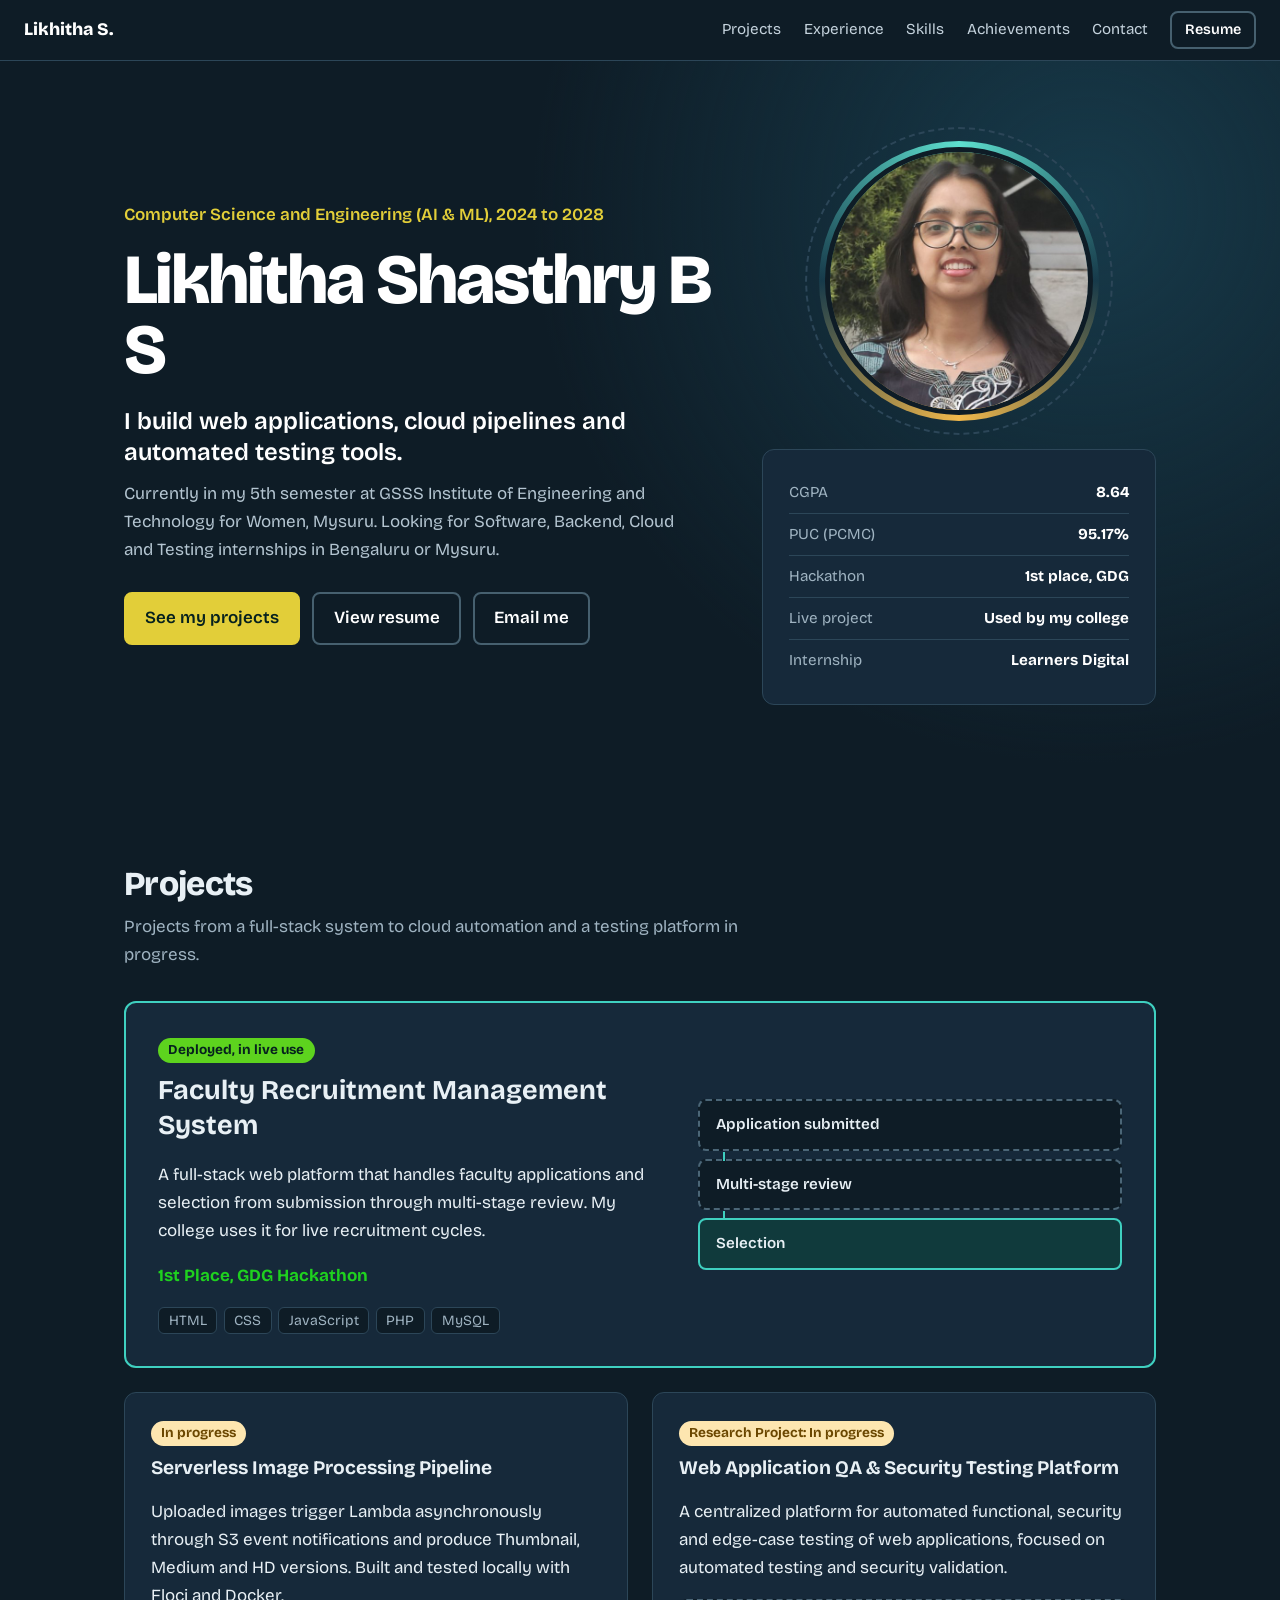
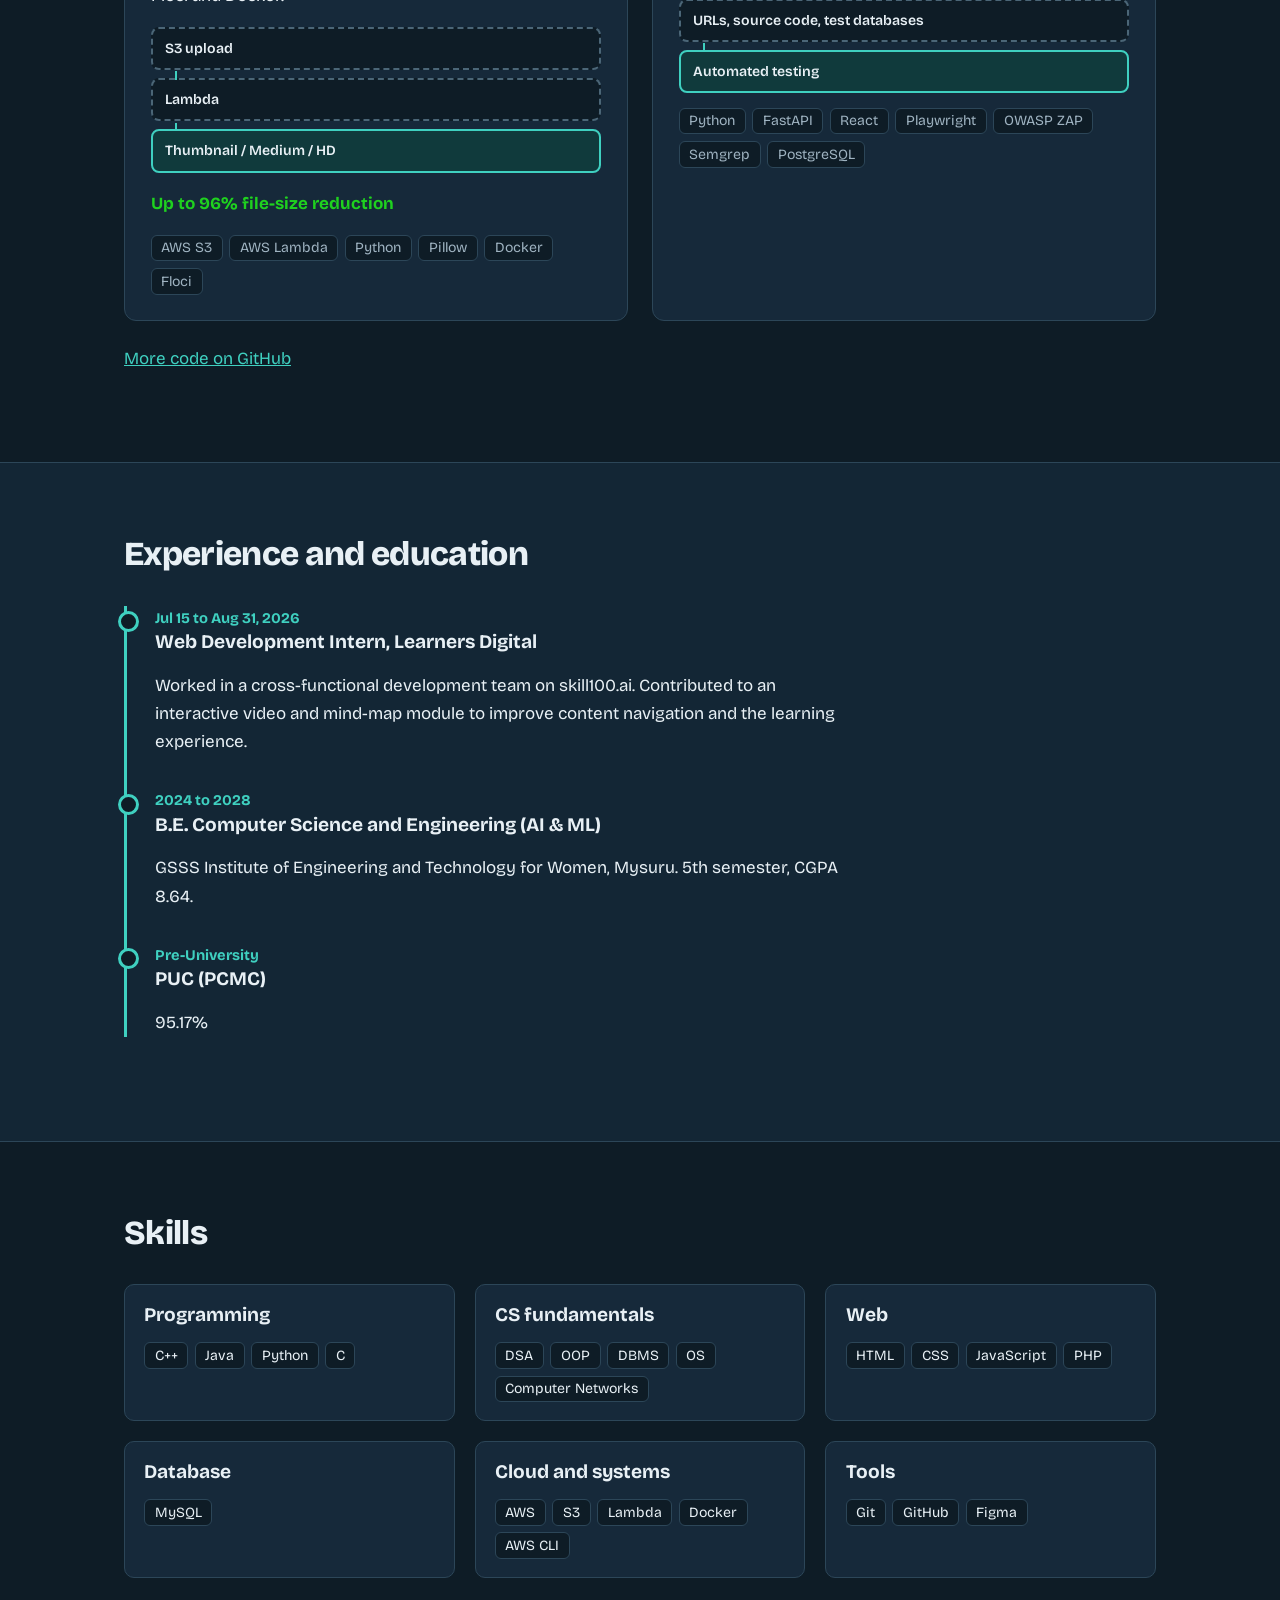
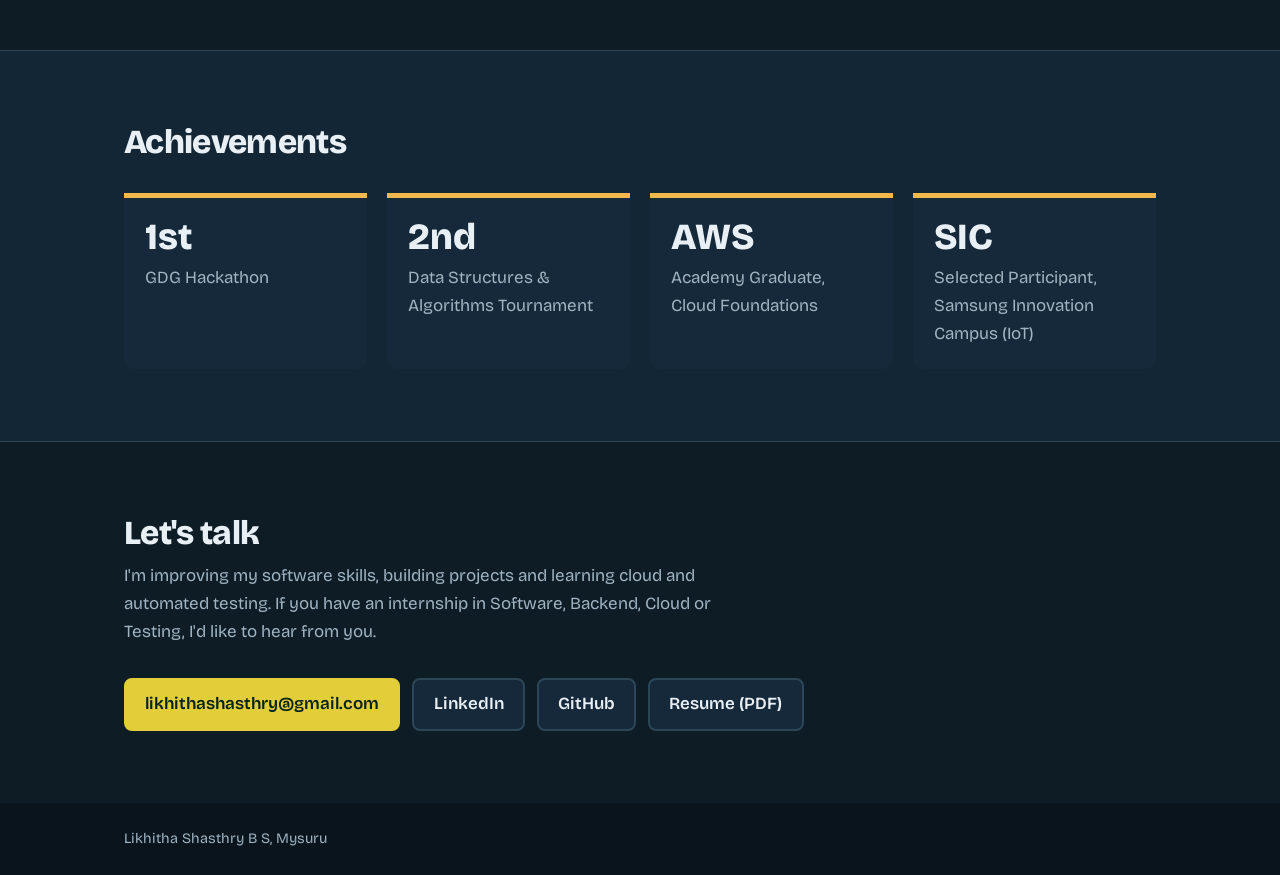
==== commit 98e5dd9d: "updates" ====
--- a/index.html
+++ b/index.html
@@ -2,279 +2,148 @@
 <html lang="en">
 <head>
 <meta charset="UTF-8">
-<meta name="viewport" content="width=device-width, initial-scale=1, viewport-fit=cover">
-<title>Likhitha Shasthry B S — Portfolio</title>
+<meta name="viewport" content="width=device-width, initial-scale=1">
+<title>Likhitha Shasthry B S | Software Engineering Student</title>
+<meta name="description" content="Portfolio of Likhitha Shasthry B S, a CSE (AI &amp; ML) student seeking software, backend, cloud and testing internships in Bengaluru and Mysuru.">
 <link rel="preconnect" href="https://fonts.googleapis.com">
 <link rel="preconnect" href="https://fonts.gstatic.com" crossorigin>
-<link href="https://fonts.googleapis.com/css2?family=Bricolage+Grotesque:wght@500;700;800&family=IBM+Plex+Sans:wght@400;500;600&display=swap" rel="stylesheet">
-<style>
-:root{--bg:#f3f5f9;--surface:#fff;--ink:#10182b;--muted:#556078;--line:#dbe0ea;--accent:#3a4bd8;--accent-ink:#fff;--mark:#f5b700;--soft:#e8ebfb;--ok:#14804a;
---hd:'Bricolage Grotesque','Segoe UI',sans-serif;--bd:'IBM Plex Sans','Segoe UI',sans-serif;
-box-sizing:border-box;padding-top:env(safe-area-inset-top,0px);padding-bottom:env(safe-area-inset-bottom,0px)}
-@media (prefers-color-scheme:dark){:root:not([data-theme="light"]){--bg:#0e1220;--surface:#161c30;--ink:#e9ecf5;--muted:#9aa5c2;--line:#2a3350;--accent:#8e9bff;--accent-ink:#0e1220;--soft:#202849;--ok:#5ed79a}}
-:root[data-theme="dark"]{--bg:#0e1220;--surface:#161c30;--ink:#e9ecf5;--muted:#9aa5c2;--line:#2a3350;--accent:#8e9bff;--accent-ink:#0e1220;--soft:#202849;--ok:#5ed79a}
-*{box-sizing:border-box;margin:0}
-html{scroll-behavior:smooth;scroll-padding-top:calc(env(safe-area-inset-top,0px) + 70px)}
-body{background:var(--bg);color:var(--ink);font:16px/1.65 var(--bd)}
-a{color:inherit}
-:focus-visible{outline:3px solid var(--accent);outline-offset:3px;border-radius:6px}
-body::before{content:"";position:fixed;inset:0 0 auto;height:env(safe-area-inset-top,0px);background:var(--bg);z-index:30}
-.wrap{max-width:1040px;margin:0 auto;padding:0 24px}
-nav{position:sticky;top:env(safe-area-inset-top,0px);z-index:40;background:color-mix(in srgb,var(--bg) 88%,transparent);backdrop-filter:blur(10px);border-bottom:1px solid var(--line)}
-nav .wrap{display:flex;align-items:center;gap:20px;height:60px}
-.logo{font:800 18px var(--hd);text-decoration:none;margin-right:auto}
-nav a.l{font-size:14px;color:var(--muted);text-decoration:none;padding:6px 2px;border-bottom:2px solid transparent}
-nav a.l:hover,nav a.l.on{color:var(--ink);border-color:var(--mark)}
-.tt{background:none;border:1px solid var(--line);color:var(--ink);border-radius:999px;width:36px;height:36px;cursor:pointer;font-size:15px}
-@media(max-width:720px){nav .wrap{overflow-x:auto;scrollbar-width:none;gap:16px}nav a.l{white-space:nowrap}.logo{margin-right:8px}}
-section{padding:72px 0 8px}
-h2{font:800 clamp(26px,4vw,34px)/1.15 var(--hd);margin-bottom:8px;letter-spacing:-.01em}
-.sub{color:var(--muted);margin-bottom:32px;max-width:60ch}
-.hero{padding-top:64px;display:grid;grid-template-columns:1.5fr 1fr;gap:40px;align-items:start}
-@media(max-width:820px){.hero{grid-template-columns:1fr}}
-.status{display:inline-flex;gap:8px;align-items:center;font-size:14px;border:1px solid var(--line);background:var(--surface);padding:6px 14px;border-radius:999px;margin-bottom:22px}
-.status i{width:9px;height:9px;border-radius:50%;background:var(--ok);box-shadow:0 0 0 0 var(--ok);animation:p 2.2s infinite}
-@keyframes p{70%{box-shadow:0 0 0 8px transparent}100%{box-shadow:0 0 0 0 transparent}}
-@media(prefers-reduced-motion:reduce){.status i{animation:none}html{scroll-behavior:auto}}
-h1{font:800 clamp(40px,7.5vw,76px)/1 var(--hd);letter-spacing:-.03em;margin-bottom:20px}
-h1 span{display:block;background:linear-gradient(transparent 62%,color-mix(in srgb,var(--mark) 70%,transparent) 62%);width:fit-content}
-.lead{font-size:18px;max-width:52ch;color:var(--muted);margin-bottom:28px}
-.lead b{color:var(--ink);font-weight:600}
-.btns{display:flex;flex-wrap:wrap;gap:10px}
-.btn{display:inline-flex;align-items:center;gap:8px;padding:11px 20px;border-radius:10px;font-weight:600;font-size:15px;text-decoration:none;border:1px solid var(--line);background:var(--surface)}
-.btn.p{background:var(--accent);color:var(--accent-ink);border-color:var(--accent)}
-.btn:hover{transform:translateY(-1px)}
-.now{background:var(--surface);border:1px solid var(--line);border-radius:16px;padding:22px}
-.now h3{font:700 17px var(--hd);margin-bottom:14px}
-.now ul{list-style:none;padding:0;display:grid;gap:14px}
-.now li{font-size:14.5px;display:grid;grid-template-columns:22px 1fr;gap:8px;color:var(--muted)}
-.now li b{color:var(--ink);display:block;font-weight:600}
-.facts{display:flex;flex-wrap:wrap;gap:28px;margin-top:36px}
-.fact b{display:block;font:800 30px/1 var(--hd)}
-.fact span{font-size:13px;color:var(--muted)}
-/* timeline */
-.tl{border-left:2px solid var(--line);margin-left:6px;padding-left:28px;position:relative}
-.tl article{position:relative;background:var(--surface);border:1px solid var(--line);border-radius:14px;padding:22px 24px}
-.tl article::before{content:"";position:absolute;left:-37px;top:28px;width:14px;height:14px;border-radius:50%;background:var(--mark);border:3px solid var(--bg)}
-.row{display:flex;justify-content:space-between;gap:12px;flex-wrap:wrap;align-items:baseline}
-.row h3{font:700 19px var(--hd)}
-.when{font-size:14px;color:var(--muted)}
-.org{color:var(--accent);font-weight:600;font-size:15px;margin:2px 0 10px}
-.chips{display:flex;flex-wrap:wrap;gap:6px;margin:12px 0 0;padding:0;list-style:none}
-.chips li{font-size:12.5px;background:var(--soft);padding:3px 10px;border-radius:6px}
-/* projects */
-.filters{display:flex;flex-wrap:wrap;gap:8px;margin-bottom:22px}
-.filters button{font:500 14px var(--bd);padding:7px 16px;border-radius:999px;border:1px solid var(--line);background:var(--surface);color:var(--ink);cursor:pointer}
-.filters button[aria-pressed="true"]{background:var(--ink);color:var(--bg);border-color:var(--ink)}
-.grid{display:grid;grid-template-columns:repeat(2,1fr);gap:18px}
-@media(max-width:720px){.grid{grid-template-columns:1fr}}
-.card{background:var(--surface);border:1px solid var(--line);border-radius:14px;padding:24px;display:flex;flex-direction:column;gap:10px}
-.card.big{grid-column:1/-1;border-color:var(--accent)}
-.card[hidden]{display:none}
-.card h3{font:700 20px/1.25 var(--hd)}
-.card.big h3{font-size:26px}
-.tags{display:flex;flex-wrap:wrap;gap:6px}
-.tag{font-size:12px;font-weight:600;padding:3px 10px;border-radius:999px;background:var(--mark);color:#1b1500}
-.tag.o{background:transparent;border:1px solid var(--line);color:var(--muted);font-weight:500}
-.card p,.card li{font-size:15px;color:var(--muted)}
-.card ul{padding-left:18px;display:grid;gap:6px}
-.card a.src{margin-top:auto;font-weight:600;font-size:14px;color:var(--accent);text-decoration:none;width:fit-content}
-.card a.src:hover{text-decoration:underline}
-.big-num{font:800 52px/1 var(--hd);color:var(--accent)}
-/* skills */
-.skills{display:grid;grid-template-columns:repeat(auto-fit,minmax(280px,1fr));gap:18px}
-.skills .card h3{font-size:16px}
-.skills .chips{margin:0}
-/* wins */
-.wins{list-style:none;padding:0;display:grid;gap:0;background:var(--surface);border:1px solid var(--line);border-radius:14px;overflow:hidden}
-.wins li{display:grid;grid-template-columns:130px 1fr auto;gap:16px;padding:16px 22px;border-bottom:1px solid var(--line);align-items:center}
-.wins li:last-child{border:0}
-.wins b{font-family:var(--hd);color:var(--accent)}
-.wins span{font-size:14px;color:var(--muted)}
-@media(max-width:640px){.wins li{grid-template-columns:1fr;gap:2px}}
-.edu{display:grid;grid-template-columns:1fr 1fr;gap:18px;margin-top:18px}
-@media(max-width:640px){.edu{grid-template-columns:1fr}}
-.edu .card b{font:800 30px var(--hd);color:var(--ok)}
-/* contact */
-.contact{margin:72px 0 0;background:var(--ink);color:var(--bg);border-radius:20px;padding:44px 32px}
-.contact h2{margin-bottom:10px}
-.contact p{opacity:.8;max-width:52ch;margin-bottom:24px}
-.contact .btn{background:transparent;color:var(--bg);border-color:color-mix(in srgb,var(--bg) 35%,transparent)}
-.contact .btn.p{background:var(--mark);color:#1b1500;border-color:var(--mark)}
-footer{padding:32px 0 40px;color:var(--muted);font-size:14px;text-align:center}
-</style>
+<link href="https://fonts.googleapis.com/css2?family=Bricolage+Grotesque:opsz,wght@12..96,400;12..96,600;12..96,800&display=swap" rel="stylesheet">
+<link rel="stylesheet" href="css/style.css">
+<script>document.documentElement.classList.add("js")</script>
 </head>
 <body>
-<nav><div class="wrap">
-  <a class="logo" href="#top">Likhitha S</a>
-  <a class="l" href="#experience">Experience</a><a class="l" href="#projects">Projects</a><a class="l" href="#skills">Skills</a><a class="l" href="#wins">Achievements</a><a class="l" href="#contact">Contact</a>
-  <button class="tt" id="tt" aria-label="Switch between light and dark theme">◐</button>
-</div></nav>
+<a class="skip" href="#main">Skip to content</a>
+<header class="nav">
+  <a class="logo" href="#top">Likhitha S.</a>
+  <nav aria-label="Sections">
+    <a href="#projects">Projects</a><a href="#experience">Experience</a><a href="#skills">Skills</a>
+    <a href="#achievements">Achievements</a><a href="#contact">Contact</a>
+    <a class="btn small" href="assets/Likhitha-Shasthry-Resume.pdf" target="_blank" rel="noopener">Resume</a>
+  </nav>
+</header>
 
-<main class="wrap" id="top">
-<div class="hero">
-  <div>
-    <div class="status"><i></i>Open to software internships</div>
-    <h1>Likhitha<span>Shasthry B S</span></h1>
-    <p class="lead">Computer Science (AI &amp; ML) undergraduate who builds <b>full-stack web apps</b> and <b>serverless cloud systems</b>. My recruitment platform is used by my college for live hiring cycles.</p>
-    <div class="btns">
-      <a class="btn p" href="#projects">See my work</a>
-      <a class="btn" href="mailto:likhithashasthry@gmail.com">Email me</a>
-      <a class="btn" href="https://github.com/likhitha-shasthry" target="_blank" rel="noopener">GitHub</a>
+<section class="hero" id="top">
+  <div class="wrap hero-grid">
+    <div>
+      <p class="kicker">Computer Science and Engineering (AI &amp; ML), 2024 to 2028</p>
+      <h1>Likhitha Shasthry B S</h1>
+      <p class="tagline">I build web applications, cloud pipelines and automated testing tools.</p>
+      <p class="sub">Currently in my 5th semester at GSSS Institute of Engineering and Technology for Women, Mysuru. Looking for Software, Backend, Cloud and Testing internships in Bengaluru or Mysuru.</p>
+      <div class="cta">
+        <a class="btn primary" href="#projects">See my projects</a>
+        <a class="btn ghost" href="assets/Likhitha-Shasthry-Resume.pdf" target="_blank" rel="noopener">View resume</a>
+        <a class="btn ghost" href="mailto:likhithashasthry@gmail.com">Email me</a>
+      </div>
     </div>
-    <div class="facts">
-      <div class="fact"><b>8.64</b><span>CGPA</span></div>
-      <div class="fact"><b>95.17%</b><span>PUC (PCMC)</span></div>
-      <div class="fact"><b>1st</b><span>GDG Hackathon</span></div>
-      <div class="fact"><b>96%</b><span>smaller images, serverless pipeline</span></div>
-    </div>
-  </div>
-  <aside class="now" aria-label="What I’m working on now">
-    <h3>What I’m doing now</h3>
-    <ul>
-      <li>☁<div><b>Serverless Image Pipeline</b>Adding image hashing to detect near-duplicate photos.</div></li>
-      <li>🌱<div><b>SDG Initiative</b>Student Coordinator at my college.</div></li>
-      <li>🚪<div><b>Hostel Gatepass System</b>Web app for gate-pass requests and approvals.</div></li>
-      <li>📚<div><b>DSA &amp; Operating Systems</b>Deepening fundamentals on LeetCode and HackerRank.</div></li>
-    </ul>
-  </aside>
-</div>
-
-<section id="experience">
-  <h2>Experience</h2>
-  <p class="sub">Shipped real features on a live EdTech product.</p>
-  <div class="tl">
-    <article>
-      <div class="row"><h3>Web Development Intern</h3><span class="when">Jul 15 – Aug 31, 2026</span></div>
-      <div class="org">Learners Digital · skill100.ai</div>
-      <p style="color:var(--muted);font-size:15px">Worked in a cross-functional team on skill100.ai. Built an interactive video and mind-map module that makes course content easier to navigate and improves the learning experience.</p>
-      <ul class="chips"><li>React.js</li><li>JavaScript</li><li>Tailwind CSS</li><li>Vite</li><li>Python</li></ul>
-    </article>
-  </div>
-</section>
-
-<section id="projects">
-  <h2>Projects</h2>
-  <p class="sub">Filter by the kind of work you care about.</p>
-  <div class="filters" role="group" aria-label="Filter projects">
-    <button aria-pressed="true" data-f="all">All</button>
-    <button aria-pressed="false" data-f="web">Web</button>
-    <button aria-pressed="false" data-f="cloud">Cloud</button>
-    <button aria-pressed="false" data-f="iot">IoT</button>
-    <button aria-pressed="false" data-f="python">Python</button>
-  </div>
-  <div class="grid">
-    <div class="card big" data-c="web">
-      <div class="tags"><span class="tag">Live · in active use</span><span class="tag o">1st place, GDG Hackathon</span></div>
-      <h3>Faculty Recruitment Management System</h3>
-      <p>A full-stack platform that runs faculty applications from submission through multi-stage review. My college uses it for live recruitment cycles.</p>
-      <ul><li>Normalized MySQL schemas with CRUD operations for many applicants and reviewers at once.</li><li>Server-side validation, application tracking and role-based review.</li></ul>
-      <div class="tags"><span class="tag o">PHP</span><span class="tag o">MySQL</span><span class="tag o">JavaScript</span><span class="tag o">HTML/CSS</span></div>
-      <a class="src" href="https://github.com/likhitha-shasthry/demo2" target="_blank" rel="noopener">View source on GitHub</a>
-    </div>
-
-    <div class="card" data-c="cloud python">
-      <div class="tags"><span class="tag o">In progress</span></div>
-      <div class="big-num">96%</div>
-      <h3>Serverless Image Processing Pipeline</h3>
-      <p>Uploads to S3 trigger Lambda, which resizes each image into thumbnail, medium and HD versions, cutting file size by up to 96%.</p>
-      <ul><li>Event-driven with S3 notifications, SQS and CloudFront.</li><li>Built and tested locally with Floci and Docker, so it cost nothing to run.</li><li>Next: image hashing to remove visually similar photos.</li></ul>
-      <div class="tags"><span class="tag o">AWS</span><span class="tag o">Python</span><span class="tag o">Pillow</span><span class="tag o">Docker</span></div>
-    </div>
-
-    <div class="card" data-c="web">
-      <div class="tags"><span class="tag o">Team of 4</span></div>
-      <h3>Intelligent Irrigation Scheduler</h3>
-      <p>Pulls live weather data through REST APIs and uses an evapotranspiration model to decide when to water, cutting simulated water use by 20–30%.</p>
-      <div class="tags"><span class="tag o">JavaScript</span><span class="tag o">REST APIs</span><span class="tag o">UI/UX</span></div>
-      <a class="src" href="https://github.com/likhitha-shasthry/tech-twins" target="_blank" rel="noopener">View source on GitHub</a>
-    </div>
-
-    <div class="card" data-c="python">
-      <div class="tags"><span class="tag o">Solo build</span></div>
-      <h3>CodeFlow AI: Python Execution Visualizer</h3>
-      <p>Traces a Python program with AST parsing and <code>sys.settrace()</code>, then shows variable changes, loops and calls line by line so beginners can see how code runs.</p>
-      <div class="tags"><span class="tag o">Python</span><span class="tag o">AST</span></div>
-      <a class="src" href="https://github.com/likhitha-shasthry/CodeFlow-AI" target="_blank" rel="noopener">View source on GitHub</a>
-    </div>
-
-    <div class="card" data-c="iot">
-      <div class="tags"><span class="tag o">Samsung Innovation Campus</span></div>
-      <h3>Smart Campus IoT System</h3>
-      <p>Selected for the SIC IoT track. Built a system that collects sensor data, sends it over MQTT and monitors it in real time.</p>
-      <div class="tags"><span class="tag o">IoT</span><span class="tag o">MQTT</span><span class="tag o">Sensors</span></div>
-    </div>
-
-    <div class="card" data-c="web">
-      <div class="tags"><span class="tag o">Work in progress</span></div>
-      <h3>Hostel Gatepass Management System</h3>
-      <p>A web app that moves student gate-pass requests and hostel approvals out of paper registers and online.</p>
+    <div class="side-col">
+      <div class="avatar"><img src="assets/profile.jpg" width="560" height="560" alt="Portrait of Likhitha Shasthry B S" fetchpriority="high"></div>
+      <aside class="glance" aria-label="At a glance">
+      <dl>
+        <div><dt>CGPA</dt><dd>8.64</dd></div>
+        <div><dt>PUC (PCMC)</dt><dd>95.17%</dd></div>
+        <div><dt>Hackathon</dt><dd>1st place, GDG</dd></div>
+        <div><dt>Live project</dt><dd>Used by my college</dd></div>
+        <div><dt>Internship</dt><dd>Learners Digital</dd></div>
+      </dl>
+    </aside>
     </div>
   </div>
 </section>
 
-<section id="skills">
-  <h2>Skills</h2>
-  <p class="sub">What I use day to day, grouped by job.</p>
-  <div class="skills">
-    <div class="card"><h3>Languages</h3><ul class="chips"><li>C++</li><li>Java</li><li>Python</li><li>C</li><li>JavaScript</li></ul></div>
-    <div class="card"><h3>Web</h3><ul class="chips"><li>React.js</li><li>HTML</li><li>CSS</li><li>PHP</li><li>REST API integration</li></ul></div>
-    <div class="card"><h3>Cloud &amp; systems</h3><ul class="chips"><li>AWS S3</li><li>Lambda</li><li>SQS</li><li>CloudFront</li><li>IAM</li><li>CloudWatch</li><li>LocalStack</li><li>Floci</li><li>Docker</li><li>AWS CLI</li></ul></div>
-    <div class="card"><h3>Databases</h3><ul class="chips"><li>MySQL</li><li>MongoDB</li></ul></div>
-    <div class="card"><h3>CS fundamentals</h3><ul class="chips"><li>Data structures &amp; algorithms</li><li>OOP</li><li>DBMS</li><li>Operating systems</li><li>Computer networks</li></ul></div>
-    <div class="card"><h3>Tools &amp; libraries</h3><ul class="chips"><li>Git</li><li>Figma</li><li>Codex</li><li>Antigravity</li><li>boto3</li><li>Pillow</li></ul></div>
-  </div>
-</section>
+<main id="main">
+  <section id="projects" class="wrap block">
+    <h2>Projects</h2>
+    <p class="intro">Projects from a full-stack system to cloud automation and a testing platform in progress.</p>
 
-<section id="wins">
-  <h2>Achievements &amp; education</h2>
-  <p class="sub">Awards, certifications and where I study.</p>
-  <ul class="wins">
-    <li><b>1st place</b><div>GDG Hackathon, for the Faculty Recruitment Management System</div><span>GDG</span></li>
-    <li><b>2nd place</b><div>Data Structures &amp; Algorithms Tournament</div><span>College</span></li>
-    <li><b>Selected</b><div>Samsung Innovation Campus, IoT track</div><span>Samsung</span></li>
-    <li><b>Certified</b><div>Cloud Foundations (AWS Academy Graduate)</div><span>AWS Academy</span></li>
-    <li><b>Certified</b><div>Programming in C</div><span>NPTEL (SWAYAM)</span></li>
-    <li><b>Leadership</b><div>Student Coordinator, SDGs Initiative, and technical session volunteer</div><span>College</span></li>
-  </ul>
-  <div class="edu">
-    <div class="card"><h3>B.E. Computer Science (AI &amp; ML)</h3><p>GSSS Institute of Engineering and Technology for Women, Mysuru · 2024–2028</p><b>8.64 CGPA</b></div>
-    <div class="card"><h3>PUC (PCMC)</h3><p>Excellent PU College, Moodbidri · 2022–2024</p><b>95.17%</b></div>
-  </div>
-</section>
+    <article class="project featured reveal">
+      <div class="p-text">
+        <span class="status live">Deployed, in live use</span>
+        <h3>Faculty Recruitment Management System</h3>
+        <p>A full-stack web platform that handles faculty applications and selection from submission through multi-stage review. My college uses it for live recruitment cycles.</p>
+        <p class="result">1st Place, GDG Hackathon</p>
+        <ul class="tags"><li>HTML</li><li>CSS</li><li>JavaScript</li><li>PHP</li><li>MySQL</li></ul>
+      </div>
+      <div class="flow" role="img" aria-label="Workflow: application submitted, multi-stage review, selection">
+        <span class="node">Application submitted</span><span class="node">Multi-stage review</span><span class="node on">Selection</span>
+      </div>
+    </article>
 
-<section class="contact" id="contact">
-  <h2>Let’s build something</h2>
-  <p>I’m looking for a frontend or full-stack internship. Email is the fastest way to reach me.</p>
-  <div class="btns">
-    <a class="btn p" href="mailto:likhithashasthry@gmail.com">likhithashasthry@gmail.com</a>
-    <a class="btn" href="https://www.linkedin.com/in/likhitha-shasthry-b-s/" target="_blank" rel="noopener">LinkedIn</a>
-    <a class="btn" href="https://github.com/likhitha-shasthry" target="_blank" rel="noopener">GitHub</a>
-    <a class="btn" href="https://leetcode.com/u/Likhitha_Shashry/" target="_blank" rel="noopener">LeetCode</a>
-    <a class="btn" href="https://www.hackerrank.com/profile/likhithashasthry" target="_blank" rel="noopener">HackerRank</a>
-  </div>
-</section>
+    <div class="two">
+      <article class="project reveal">
+        <span class="status wip">In progress</span>
+        <h3>Serverless Image Processing Pipeline</h3>
+        <p>Uploaded images trigger Lambda asynchronously through S3 event notifications and produce Thumbnail, Medium and HD versions. Built and tested locally with Floci and Docker.</p>
+        <div class="flow small" role="img" aria-label="Upload to S3, event triggers Lambda, outputs Thumbnail, Medium and HD">
+          <span class="node">S3 upload</span><span class="node">Lambda</span><span class="node on">Thumbnail / Medium / HD</span>
+        </div>
+        <p class="result">Up to 96% file-size reduction</p>
+        <ul class="tags"><li>AWS S3</li><li>AWS Lambda</li><li>Python</li><li>Pillow</li><li>Docker</li><li>Floci</li></ul>
+      </article>
+      <article class="project reveal">
+        <span class="status wip">Research Project: In progress</span>
+        <h3>Web Application QA &amp; Security Testing Platform</h3>
+        <p>A centralized platform for automated functional, security and edge-case testing of web applications, focused on automated testing and security validation.</p>
+        <div class="flow small" role="img" aria-label="Inputs: deployed URLs, source code, authorized test databases, feeding automated testing">
+          <span class="node">URLs, source code, test databases</span><span class="node on">Automated testing</span>
+        </div>
+        <ul class="tags"><li>Python</li><li>FastAPI</li><li>React</li><li>Playwright</li><li>OWASP ZAP</li><li>Semgrep</li><li>PostgreSQL</li></ul>
+      </article>
+    </div>
+    <p><a href="https://github.com/likhitha-shasthry" target="_blank" rel="noopener">More code on GitHub</a></p>
+  </section>
+
+  <section id="experience" class="band">
+    <div class="wrap block">
+      <h2>Experience and education</h2>
+      <ol class="timeline">
+        <li class="reveal"><span class="when">Jul 15 to Aug 31, 2026</span>
+          <h3>Web Development Intern, Learners Digital</h3>
+          <p>Worked in a cross-functional development team on skill100.ai. Contributed to an interactive video and mind-map module to improve content navigation and the learning experience.</p></li>
+        <li class="reveal"><span class="when">2024 to 2028</span>
+          <h3>B.E. Computer Science and Engineering (AI &amp; ML)</h3>
+          <p>GSSS Institute of Engineering and Technology for Women, Mysuru. 5th semester, CGPA 8.64.</p></li>
+        <li class="reveal"><span class="when">Pre-University</span>
+          <h3>PUC (PCMC)</h3><p>95.17%</p></li>
+      </ol>
+    </div>
+  </section>
+
+  <section id="skills" class="wrap block">
+    <h2>Skills</h2>
+    <div class="skill-grid">
+      <div class="reveal"><h3>Programming</h3><ul class="tags"><li>C++</li><li>Java</li><li>Python</li><li>C</li></ul></div>
+      <div class="reveal"><h3>CS fundamentals</h3><ul class="tags"><li>DSA</li><li>OOP</li><li>DBMS</li><li>OS</li><li>Computer Networks</li></ul></div>
+      <div class="reveal"><h3>Web</h3><ul class="tags"><li>HTML</li><li>CSS</li><li>JavaScript</li><li>PHP</li></ul></div>
+      <div class="reveal"><h3>Database</h3><ul class="tags"><li>MySQL</li></ul></div>
+      <div class="reveal"><h3>Cloud and systems</h3><ul class="tags"><li>AWS</li><li>S3</li><li>Lambda</li><li>Docker</li><li>AWS CLI</li></ul></div>
+      <div class="reveal"><h3>Tools</h3><ul class="tags"><li>Git</li><li>GitHub</li><li>Figma</li></ul></div>
+    </div>
+  </section>
+
+  <section id="achievements" class="band">
+    <div class="wrap block">
+      <h2>Achievements</h2>
+      <ul class="awards">
+        <li class="reveal"><b>1st</b><span>GDG Hackathon</span></li>
+        <li class="reveal"><b>2nd</b><span>Data Structures &amp; Algorithms Tournament</span></li>
+        <li class="reveal"><b>AWS</b><span>Academy Graduate, Cloud Foundations</span></li>
+        <li class="reveal"><b>SIC</b><span>Selected Participant, Samsung Innovation Campus (IoT)</span></li>
+      </ul>
+    </div>
+  </section>
+
+  <section id="contact" class="wrap block contact">
+    <h2>Let's talk</h2>
+    <p class="intro">I'm improving my software skills, building projects and learning cloud and automated testing. If you have an internship in Software, Backend, Cloud or Testing, I'd like to hear from you.</p>
+    <div class="cta">
+      <a class="btn primary" href="mailto:likhithashasthry@gmail.com">likhithashasthry@gmail.com</a>
+      <a class="btn" href="https://linkedin.com/in/likhitha-shasthry-b-s/" target="_blank" rel="noopener">LinkedIn</a>
+      <a class="btn" href="https://github.com/likhitha-shasthry" target="_blank" rel="noopener">GitHub</a>
+      <a class="btn" href="assets/Likhitha-Shasthry-Resume.pdf" target="_blank" rel="noopener">Resume (PDF)</a>
+    </div>
+  </section>
 </main>
-<footer>© 2026 Likhitha Shasthry B S · Mysuru, India</footer>
-
-<script>
-(function(){
-  var r=document.documentElement;
-  try{var s=localStorage.getItem('theme');if(s)r.setAttribute('data-theme',s)}catch(e){}
-  document.getElementById('tt').onclick=function(){
-    var dark=r.getAttribute('data-theme')?r.getAttribute('data-theme')==='dark':matchMedia('(prefers-color-scheme:dark)').matches;
-    var n=dark?'light':'dark';r.setAttribute('data-theme',n);
-    try{localStorage.setItem('theme',n)}catch(e){}
-  };
-  var bs=document.querySelectorAll('.filters button'),cs=document.querySelectorAll('.grid .card');
-  bs.forEach(function(b){b.onclick=function(){
-    bs.forEach(function(x){x.setAttribute('aria-pressed',x===b)});
-    cs.forEach(function(c){c.hidden=!(b.dataset.f==='all'||c.dataset.c.split(' ').indexOf(b.dataset.f)>-1)});
-  }});
-  var ls=document.querySelectorAll('nav a.l');
-  var io=new IntersectionObserver(function(es){es.forEach(function(e){if(e.isIntersecting){ls.forEach(function(l){l.classList.toggle('on',l.getAttribute('href')==='#'+e.target.id)})}})},{rootMargin:'-40% 0px -55% 0px'});
-  document.querySelectorAll('section[id]').forEach(function(s){io.observe(s)});
-})();
-</script>
+<footer class="foot"><div class="wrap">Likhitha Shasthry B S, Mysuru</div></footer>
+<script src="js/script.js"></script>
 </body>
 </html>
--- a/css/style.css
+++ b/css/style.css
@@ -0,0 +1,81 @@
+:root{--navy:#0e1c26;--navy2:#16293a;--bg:#0e1c26;--surface:#16293a;--ink:#e8f0f5;--muted:#9fb3c1;--line:#2c4658;--teal:#3fd0c0;--mint:#5ee0cf;--amber:#f2b84b;
+--font:"Bricolage Grotesque",system-ui,-apple-system,"Segoe UI",sans-serif}
+*{box-sizing:border-box}
+html{scroll-behavior:smooth;scroll-padding-top:4.5rem}
+body{margin:0;background:var(--bg);color:var(--ink);font:400 1.0625rem/1.65 var(--font)}
+a{color:var(--teal)}
+:focus-visible{outline:3px solid var(--amber);outline-offset:3px}
+.skip{position:absolute;left:-999px;background:var(--amber);color:#000;padding:.5rem 1rem}.skip:focus{left:0;top:0;z-index:99}
+.wrap{max-width:1080px;margin:0 auto;padding:0 1.5rem}
+.nav{position:sticky;top:0;z-index:20;border-bottom:1px solid var(--line);display:flex;justify-content:space-between;align-items:center;padding:.7rem 1.5rem;background:var(--navy);color:#fff}
+.logo{color:#fff;text-decoration:none;font-weight:800;font-size:1.1rem}
+.nav nav{display:flex;align-items:center;gap:1.4rem;flex-wrap:wrap}
+.nav nav a:not(.btn){color:#c4d2dc;text-decoration:none;font-size:.95rem}.nav nav a:not(.btn):hover{color:var(--mint)}
+.btn{display:inline-block;padding:.65rem 1.2rem;border:2px solid var(--line);border-radius:8px;color:var(--ink);background:var(--surface);text-decoration:none;font-weight:600}
+.btn:hover{border-color:var(--teal)}
+.btn.primary{background:#e2ce39;border-color:#e2ce39;color:#06211e}
+.btn.primary:hover{background:#8af0e2}
+.btn.ghost{background:transparent;border-color:#46606f;color:#fff}.btn.ghost:hover{border-color:var(--mint);color:var(--mint)}
+.btn.small{padding:.3rem .8rem;background:transparent;border-color:#46606f;color:#fff;font-size:.9rem}
+.hero{background:radial-gradient(circle at 85% 20%,#173a4a 0,transparent 45%),var(--navy);color:#fff;padding:5rem 0 5.5rem}
+.hero-grid{display:grid;grid-template-columns:1.5fr 1fr;gap:3rem;align-items:center}
+.kicker{color:#e2ce39;font-weight:600;margin:0 0 1rem}
+h1{margin:0;font-size:clamp(2.6rem,6vw,4.4rem);line-height:1;font-weight:800;letter-spacing:-.03em}
+.tagline{font-size:1.5rem;line-height:1.3;margin:1.25rem 0 .75rem;font-weight:600}
+.sub{color:#b4c5d1;max-width:36rem;margin:0 0 1.75rem}
+.cta{display:flex;flex-wrap:wrap;gap:.75rem}
+.side-col{display:flex;flex-direction:column;align-items:center;gap:1.75rem}.side-col .glance{width:100%}
+.glance{background:var(--navy2);border:1px solid #2c4658;border-radius:12px;padding:1.4rem 1.6rem}
+.glance dl{margin:0}.glance div{display:flex;justify-content:space-between;gap:1rem;padding:.5rem 0;font-size:.95rem;border-bottom:1px solid #2c4658}
+.glance div:last-child{border:0}.glance dt{color:#9fb3c1}.glance dd{margin:0;font-weight:700;text-align:right}
+.block{padding-top:4.5rem;padding-bottom:4.5rem}
+.band{background:#132635;border-block:1px solid var(--line)}
+h2{margin:0 0 .6rem;font-size:2.1rem;line-height:1.15;letter-spacing:-.02em;font-weight:800}
+h3{margin:0 0 .4rem;font-size:1.2rem;line-height:1.3}
+.intro{color:var(--muted);max-width:40rem;margin:0 0 2rem}
+.project{background:var(--surface);border:1px solid var(--line);border-radius:12px;padding:1.6rem;transition:transform .2s,box-shadow .2s}
+.project:hover{transform:translateY(-3px);border-color:var(--teal);box-shadow:0 10px 24px rgba(0,0,0,.35)}
+.project.featured{display:grid;grid-template-columns:1.2fr 1fr;gap:2rem;align-items:center;border:2px solid var(--teal);padding:2rem;margin-bottom:1.5rem}
+.project.featured h3{font-size:1.7rem}
+.two{display:grid;grid-template-columns:1fr 1fr;gap:1.5rem;margin-bottom:1.5rem}
+.status{display:inline-block;font-size:.85rem;font-weight:700;padding:.1rem .65rem;border-radius:99px;margin-bottom:.6rem}
+.status.live{background:#5dd31e;color:#06211e}.status.wip{background:#fde6b0;color:#6b4700}
+.result{font-weight:700;color:#1fd11f}
+.tags{display:flex;flex-wrap:wrap;gap:.4rem;margin:.9rem 0 0;padding:0;list-style:none}
+.tags li{border:1px solid var(--line);background:#0e1c26;border-radius:6px;padding:.05rem .6rem;font-size:.88rem;color:var(--muted)}
+.flow{display:flex;flex-direction:column;gap:.5rem;margin:1rem 0}
+.flow .node{position:relative;display:block;padding:.7rem 1rem;border:2px dashed #4b6677;border-radius:8px;font-weight:600;font-size:.95rem;background:var(--bg)}
+.flow .node+.node::before{content:"";position:absolute;left:1.4rem;top:-.55rem;height:.55rem;border-left:2px solid var(--teal)}
+.flow .node.on{border:2px solid var(--teal);background:#103a3c}
+.flow.small{margin:.9rem 0 .4rem}.flow.small .node{padding:.5rem .8rem;font-size:.88rem}
+.timeline{list-style:none;margin:2rem 0 0;padding:0 0 0 1.75rem;border-left:3px solid var(--teal)}
+.timeline li{position:relative;margin-bottom:2rem;max-width:44rem}
+.timeline li::before{content:"";position:absolute;left:calc(-1.75rem - 9px);top:.35rem;width:15px;height:15px;border-radius:50%;background:var(--bg);border:3px solid var(--teal)}
+.when{display:block;color:var(--teal);font-weight:700;font-size:.92rem}
+.skill-grid{display:grid;grid-template-columns:repeat(3,1fr);gap:1.25rem;margin-top:2rem}
+.skill-grid>div{background:var(--surface);border:1px solid var(--line);border-radius:10px;padding:1.1rem 1.2rem}
+.skill-grid .tags li{color:var(--ink);transition:background .15s,color .15s}.skill-grid .tags li:hover{background:var(--teal);color:#06211e;border-color:var(--teal)}
+.awards{list-style:none;margin:2rem 0 0;padding:0;display:grid;grid-template-columns:repeat(4,1fr);gap:1.25rem}
+.awards li{padding:1.3rem;border-top:5px solid var(--amber);background:var(--surface);border-radius:0 0 10px 10px}
+.awards b{display:block;font-size:2.3rem;line-height:1;font-weight:800;color:var(--ink);margin-bottom:.5rem}
+.awards span{color:var(--muted)}
+.contact{text-align:left}.contact .cta{margin-top:1rem}
+.foot{background:#0a141c;color:#9fb3c1;padding:1.5rem 0;font-size:.9rem}
+.js .reveal{opacity:0;transform:translateY(14px);transition:opacity .5s,transform .5s}.js .reveal.in{opacity:1;transform:none}
+/* animated profile photo: spinning gradient ring behind a static photo */
+.avatar{position:relative;width:min(280px,70vw);aspect-ratio:1;border-radius:50%;padding:6px;animation:pop .9s cubic-bezier(.2,.8,.2,1) both,float 6s ease-in-out 1s infinite}
+.avatar::before{content:"";position:absolute;inset:0;border-radius:50%;background:conic-gradient(from 0deg,var(--mint),#173a4a,var(--amber),#173a4a,var(--mint));animation:ring 8s linear infinite}
+.avatar::after{content:"";position:absolute;inset:-14px;border-radius:50%;border:2px dashed #2c4658;animation:ring 30s linear infinite reverse}
+.avatar img{position:relative;z-index:1;display:block;width:100%;height:100%;object-fit:cover;border-radius:50%;border:5px solid var(--navy);transition:transform .4s}
+.avatar:hover img{transform:scale(1.05)}
+@keyframes ring{to{transform:rotate(360deg)}}
+@keyframes pop{from{opacity:0;transform:scale(.6)}}
+@keyframes float{50%{translate:0 -8px}}
+@media (max-width:860px){
+    .hero-grid,.project.featured,.two{grid-template-columns:1fr}
+  .skill-grid{grid-template-columns:1fr 1fr}.awards{grid-template-columns:1fr 1fr}
+  .nav nav a:not(.btn){display:none}.hero{padding:3rem 0}.block{padding-top:3rem;padding-bottom:3rem}
+}
+@media (max-width:520px){.skill-grid,.awards{grid-template-columns:1fr}}
+@media (prefers-reduced-motion:reduce){.avatar,.avatar::before,.avatar::after{animation:none!important}html{scroll-behavior:auto}*{transition:none!important}.js .reveal{opacity:1;transform:none}}
+@media print{.nav,.skip{display:none}.js .reveal{opacity:1;transform:none}}
